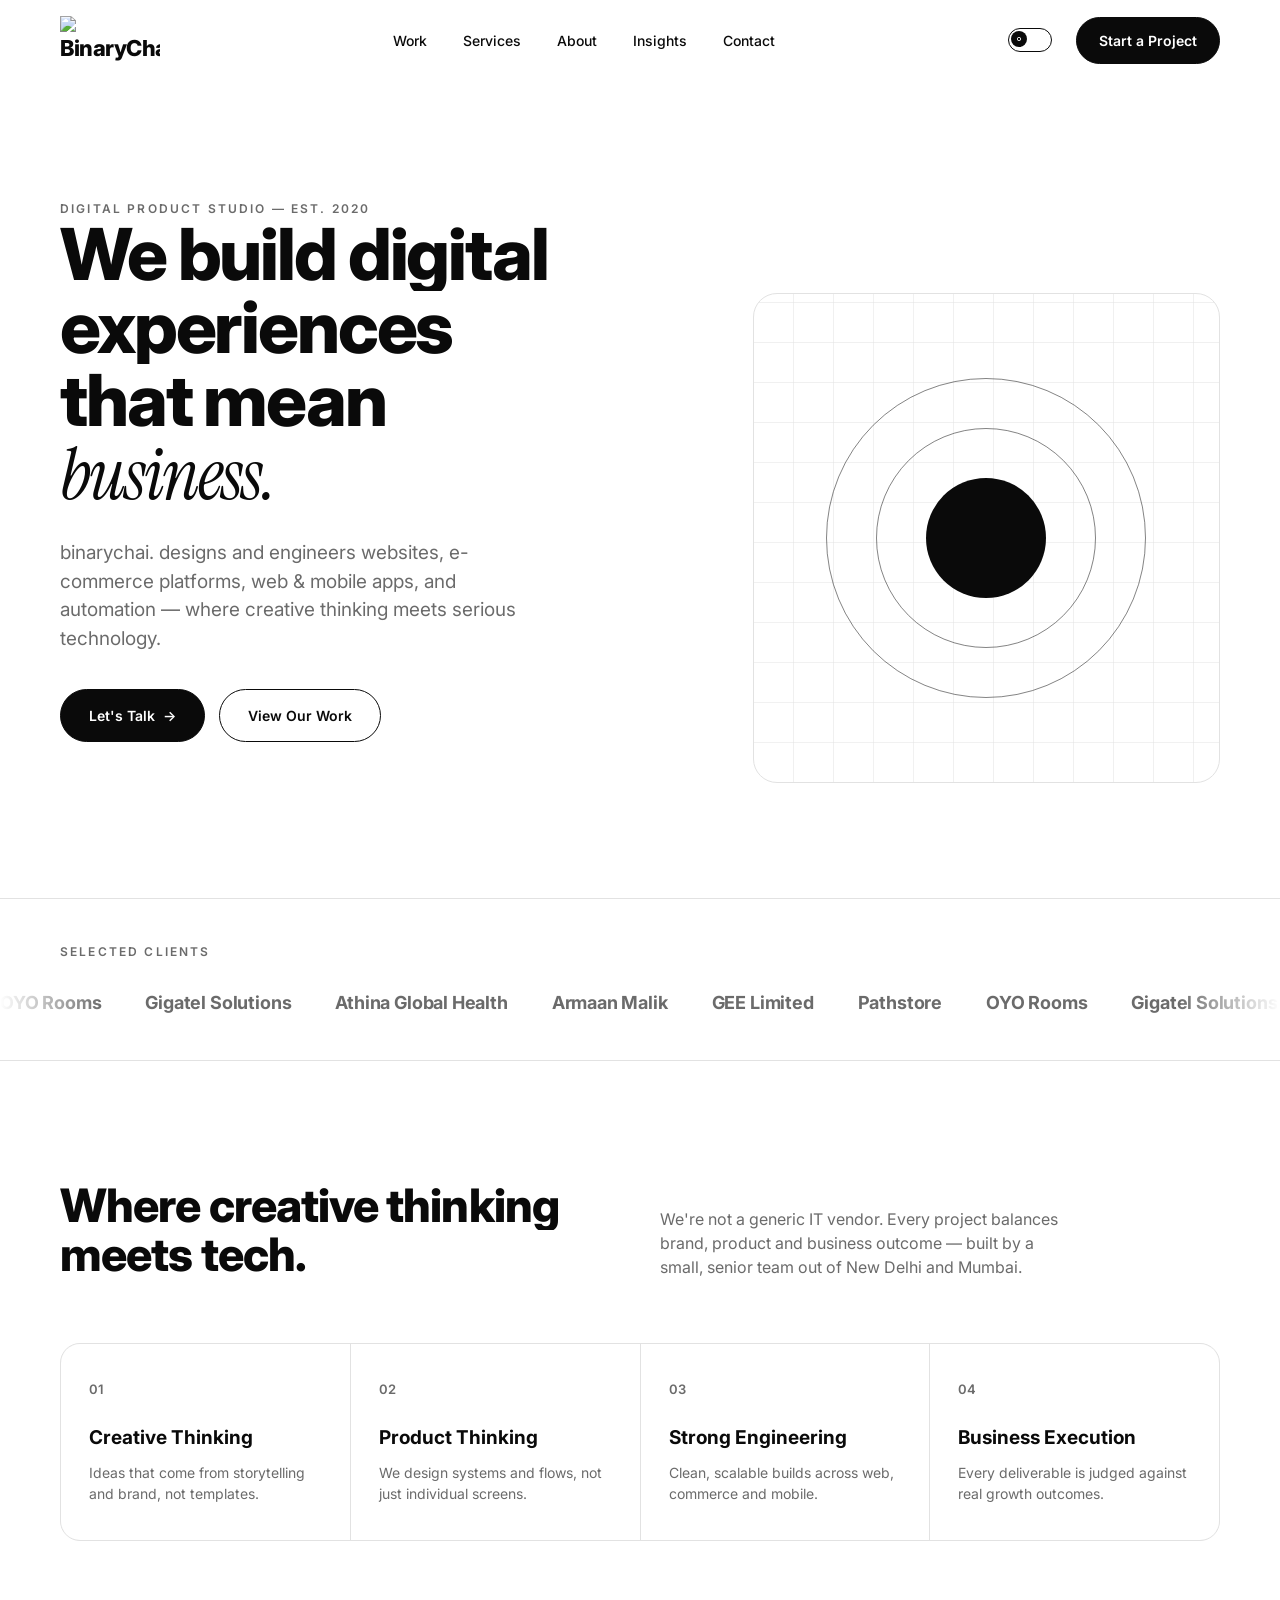
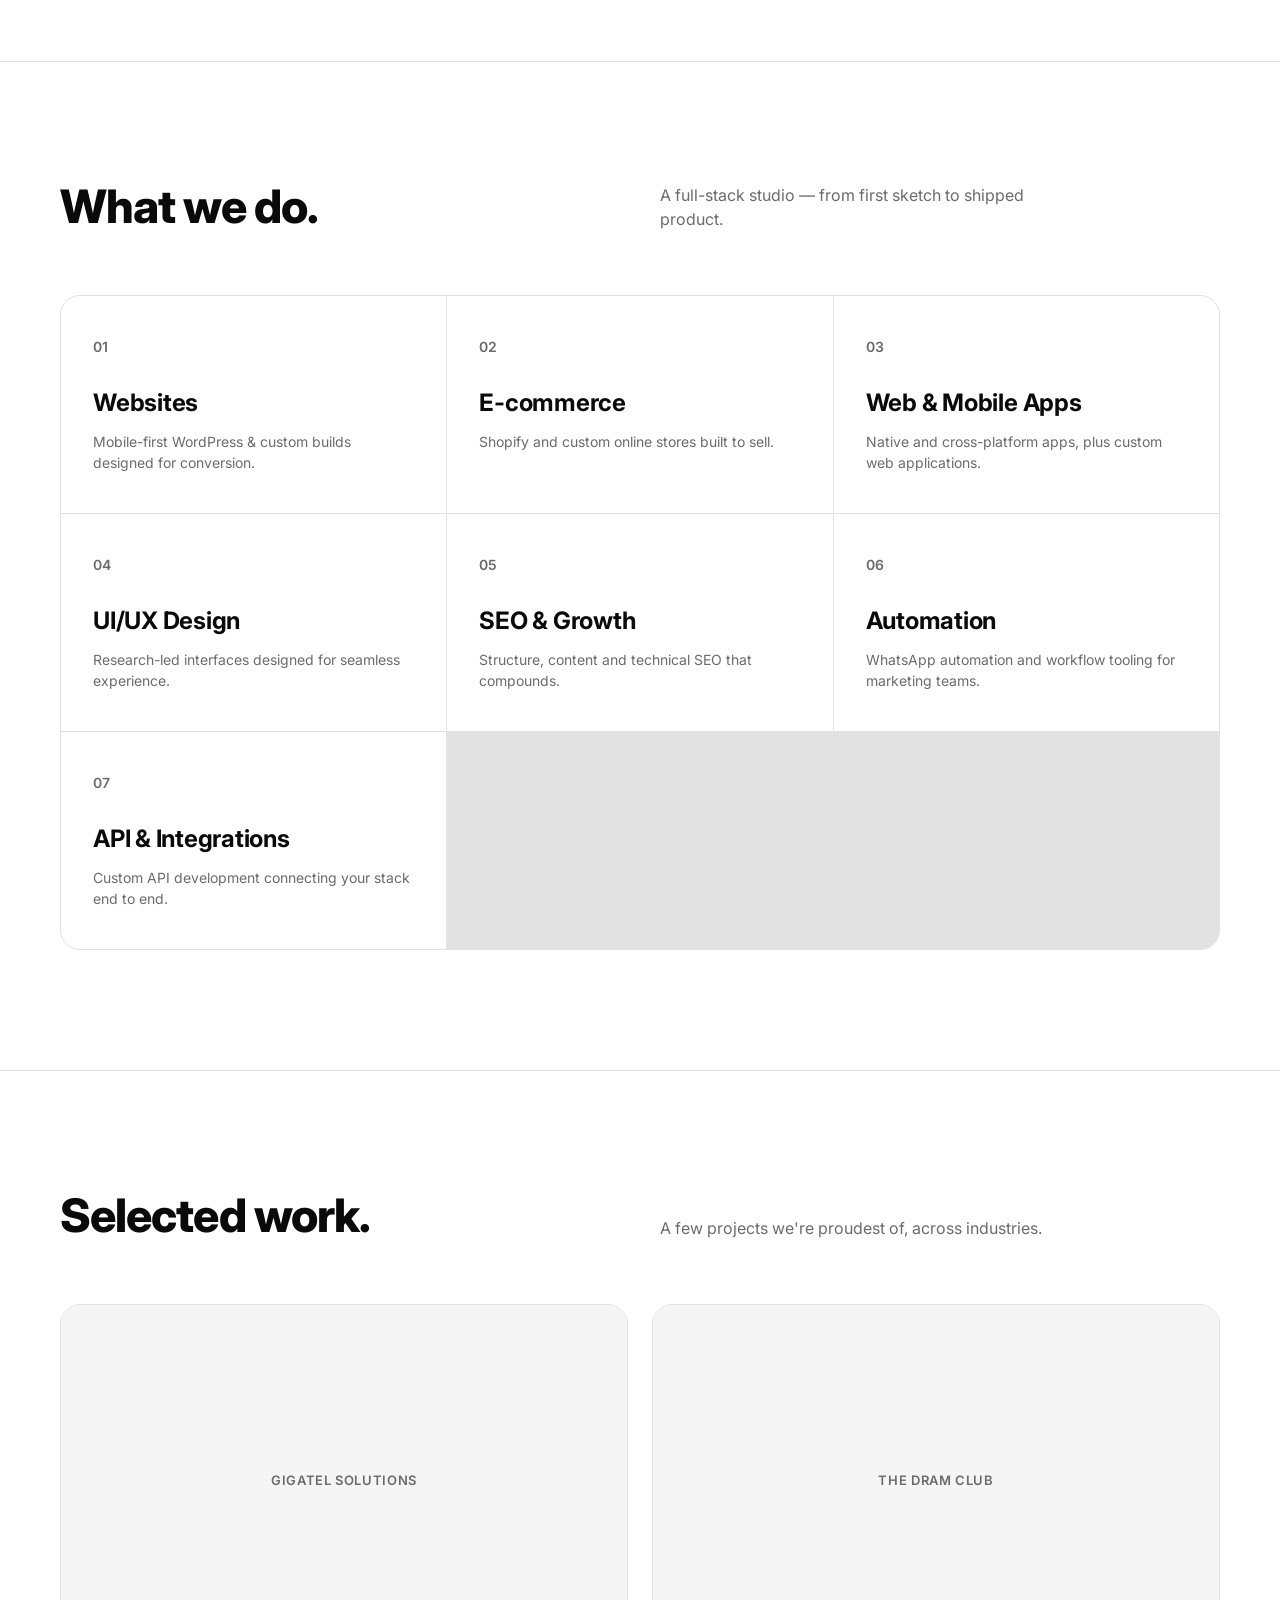
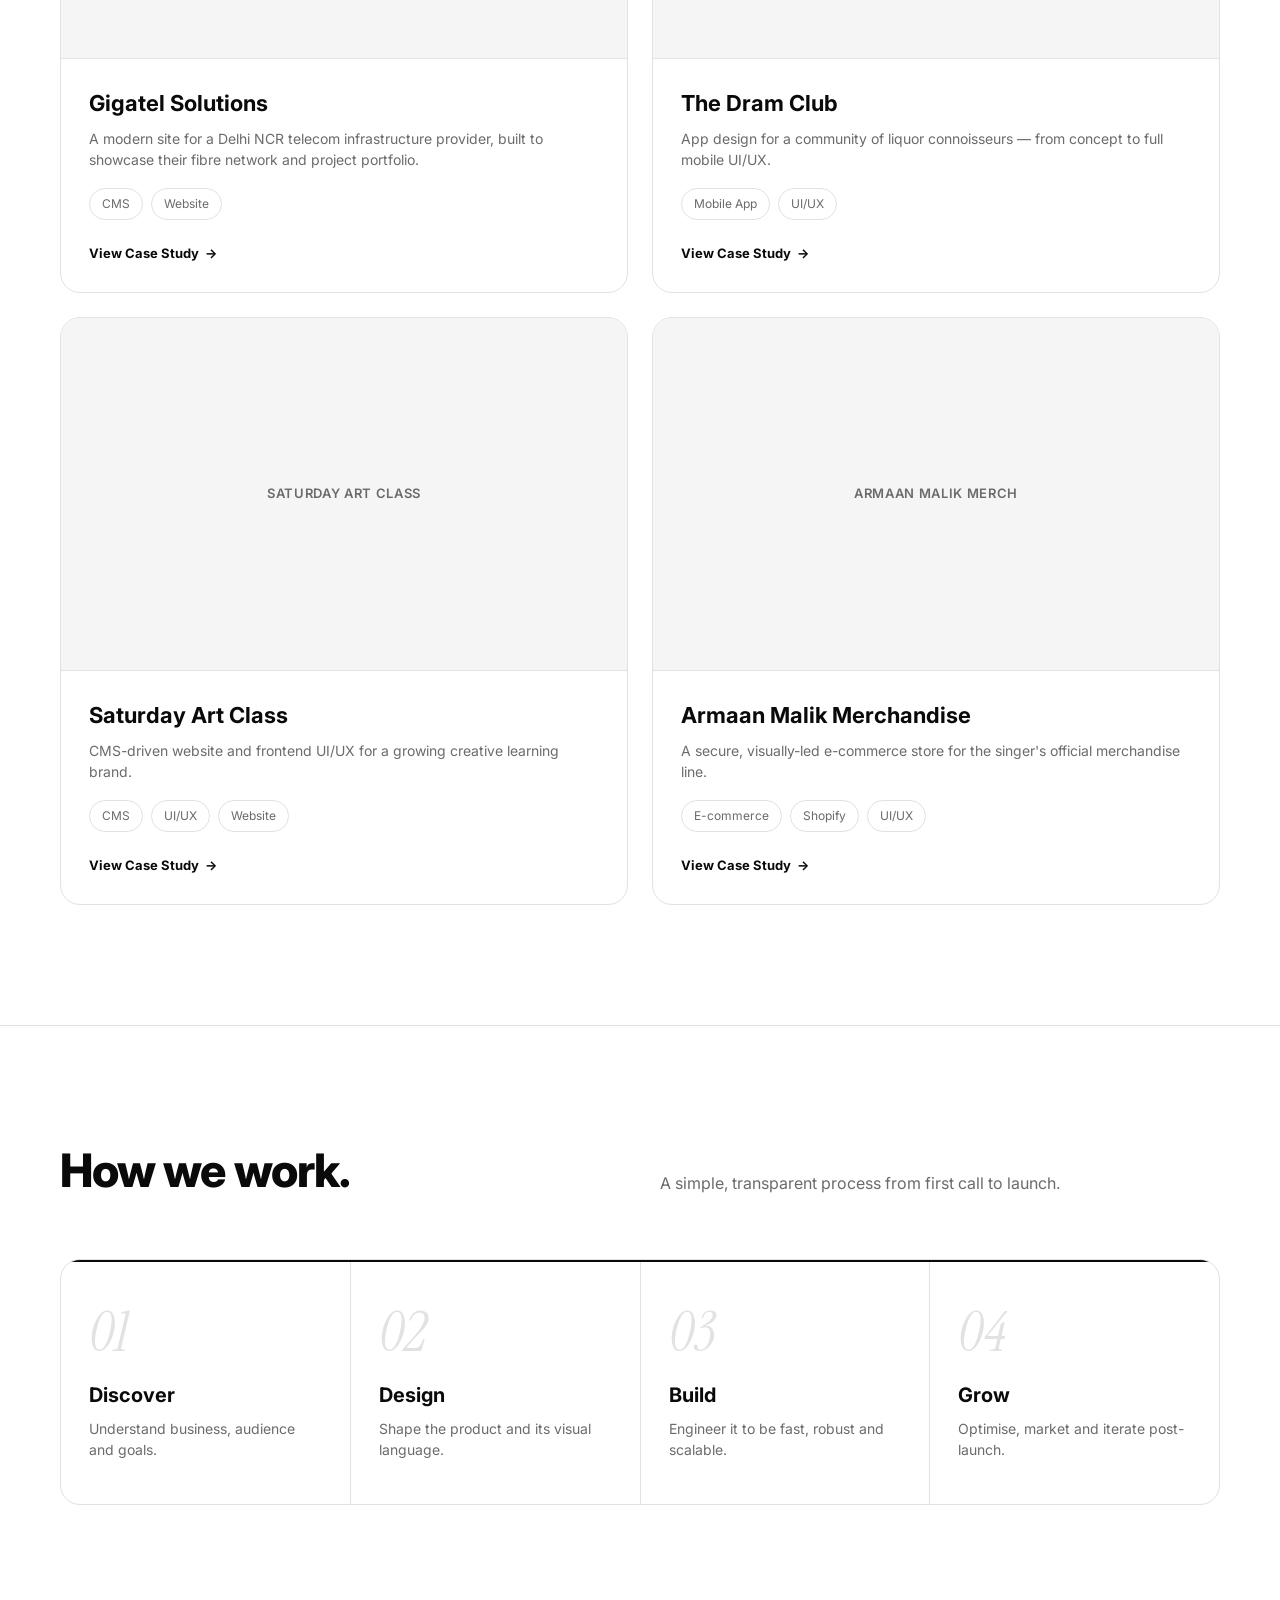
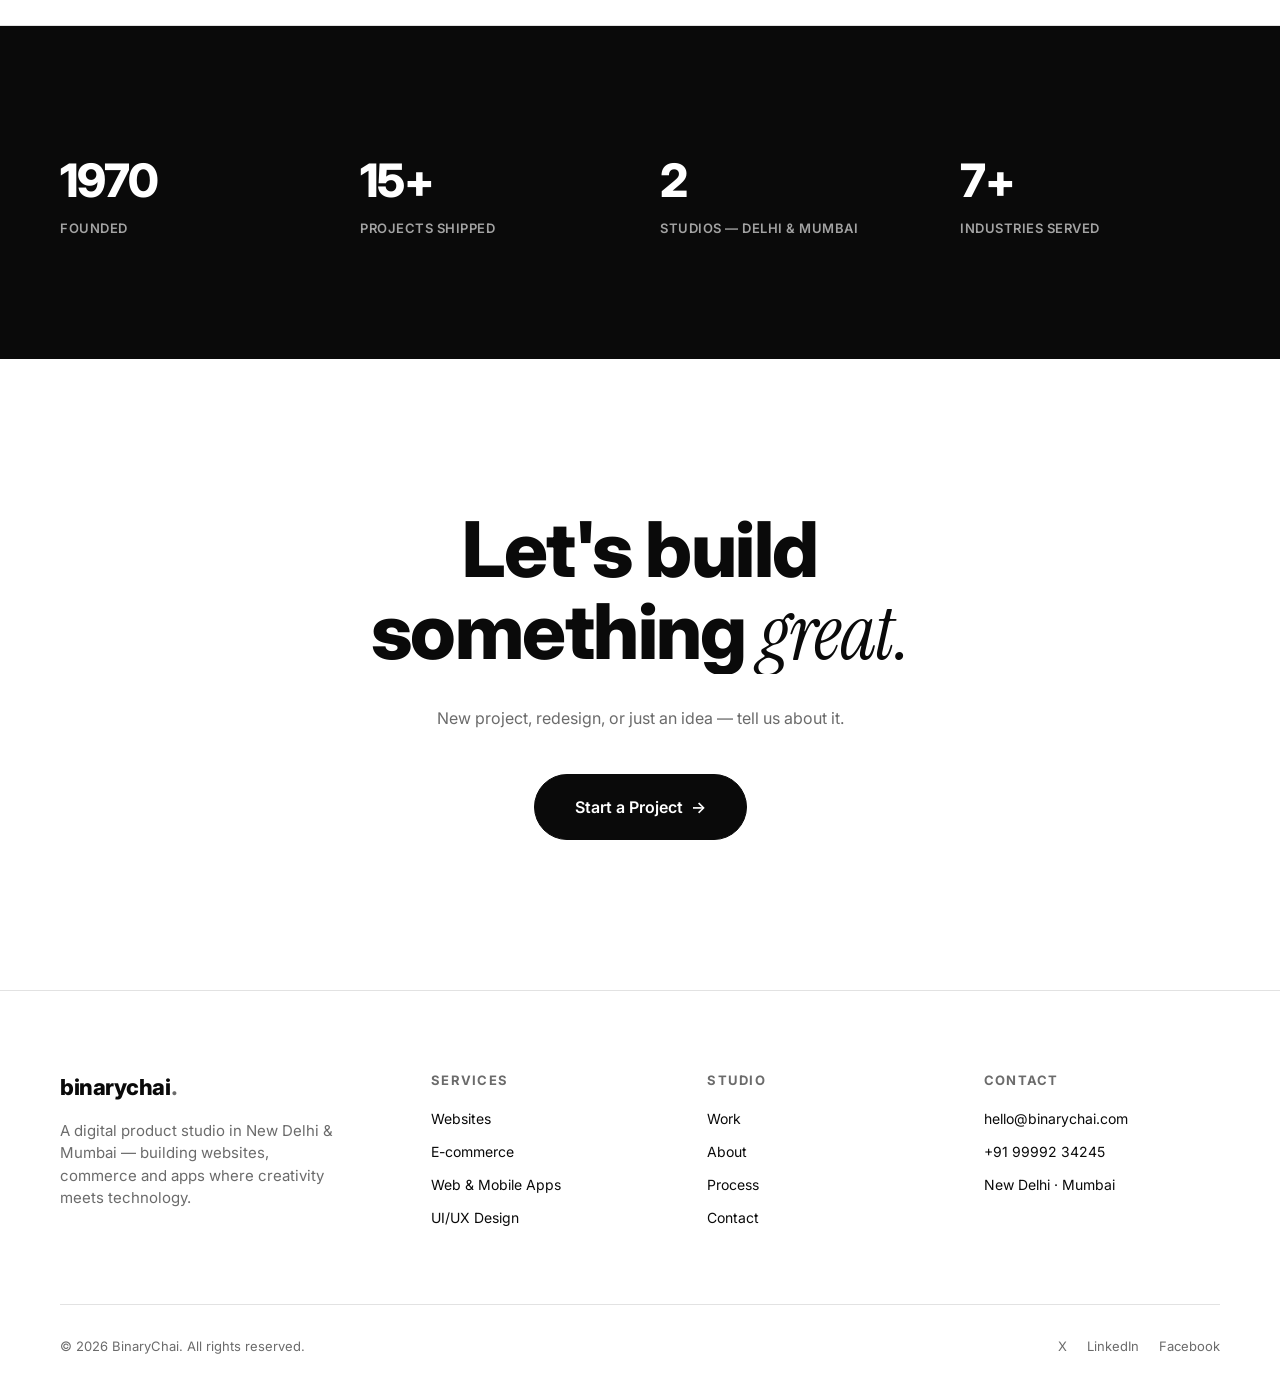
==== index.html @ a5eff0b2 "Add files via upload" ====
<!DOCTYPE html>
<html lang="en">
<head>
<meta charset="UTF-8">
<meta name="viewport" content="width=device-width, initial-scale=1">
<title>binarychai. — Digital Product Studio</title>
<meta name="description" content="binarychai. is a digital product studio in New Delhi & Mumbai building websites, e-commerce, web & mobile apps, and automation for growing brands.">
<meta name="theme-color" content="#0a0a0a">

<meta property="og:type" content="website">
<meta property="og:title" content="aabinarychai. — Digital Product Studio">
<meta property="og:description" content="We build digital experiences that mean business — websites, e-commerce, apps and automation.">
<meta property="og:url" content="https://binarychai.com/">
<meta property="og:image" content="/assets/og-image.jpg">
<meta name="twitter:card" content="summary_large_image">

<link rel="icon" href="/favicon.ico" sizes="any">
<link rel="canonical" href="https://binarychai.com/">

<link rel="preconnect" href="https://fonts.googleapis.com">
<link rel="preconnect" href="https://fonts.gstatic.com" crossorigin>
<link href="https://fonts.googleapis.com/css2?family=Inter:wght@400;500;600;700;800;900&family=Instrument+Serif:ital@0;1&display=swap" rel="stylesheet">
<link rel="stylesheet" href="./style.css">
<script>
  (function(){
    try{
      var t = localStorage.getItem('bc-theme') || 'light';
      document.documentElement.setAttribute('data-theme', t);
    }catch(e){}
  })();
</script>

<script type="application/ld+json">
{
  "@context": "https://schema.org",
  "@type": "Organization",
  "name": "BinaryChai",
  "url": "https://binarychai.com",
  "email": "hello@binarychai.com",
  "telephone": "+91-9999234245",
  "foundingDate": "2020",
  "address": [
    {"@type":"PostalAddress","addressLocality":"New Delhi","addressCountry":"IN"},
    {"@type":"PostalAddress","addressLocality":"Mumbai","addressCountry":"IN"}
  ],
  "sameAs": [
    "https://x.com/binarychai",
    "https://in.linkedin.com/company/binarychai",
    "https://www.facebook.com/binarychai/"
  ]
}
</script>
</head>
<body>

<a class="skip-link" href="#main">Skip to content</a>

<header class="site-header" id="siteHeader">
  <div class="wrap">
    <nav class="nav" aria-label="Primary">
      <!--<a class="logo" href="#top">binarychai<span>.</span></a>-->
      <a class="logo" href="#top">
    <img src="./assets/Binarychai logo.png" alt="BinaryChai">
</a>

      <ul class="nav-links">
        <li><a href="./work.html">Work</a></li>
        <li><a href="./services.html">Services</a></li>
        <li><a href="./about.html">About</a></li>
        <li><a href="./blog.html">Insights</a></li>
        <li><a href="./contact.html">Contact</a></li>
      </ul>

      <div class="nav-right">
        <button class="theme-toggle" aria-label="Toggle dark mode"><span class="knob"><svg viewBox="0 0 24 24" fill="none" stroke-width="2"><circle cx="12" cy="12" r="4"/></svg></span></button>
        <a class="btn btn-solid btn-sm" href="./contact.html">Start a Project</a>
        <button class="burger" id="burgerBtn" aria-label="Open menu" aria-expanded="false" aria-controls="mobileMenu">
          <span></span><span></span><span></span>
        </button>
      </div>
    </nav>
  </div>

  <div class="mobile-menu" id="mobileMenu" role="dialog" aria-modal="true" aria-label="Mobile navigation" hidden>
    <a href="./work.html">Work</a>
    <a href="./services.html">Services</a>
    <a href="./about.html">About</a>
    <a href="./blog.html">Insights</a>
    <a href="./contact.html">Contact</a>
    <a class="btn btn-solid" href="./contact.html">Start a Project</a>
  </div>
</header>

<main id="main">

  <!-- HERO -->
  <section class="hero" id="top" aria-label="Introduction">
    <div class="wrap hero-grid">
      <div class="reveal reveal-load">
        <p class="eyebrow">Digital Product Studio — Est. 2020</p>
        <h1>We build digital experiences that mean <em class="serif">business.</em></h1>
        <p class="lead">binarychai. designs and engineers websites, e-commerce platforms, web &amp; mobile apps, and automation — where creative thinking meets serious technology.</p>
        <div class="hero-ctas">
          <a class="btn btn-solid" href="./contact.html">Let's Talk <span aria-hidden="true">→</span></a>
          <a class="btn btn-ghost" href="./work.html">View Our Work</a>
        </div>
      </div>
      <div class="hero-visual" aria-hidden="true">
        <div class="ring r2"></div>
        <div class="ring r1"></div>
        <div class="core"><div class="dot"></div></div>
      </div>
    </div>
  </section>

  <!-- TRUST -->
  <section class="trust" aria-label="Selected clients">
    <div class="wrap trust-row">
      <p class="eyebrow">Selected Clients</p>
    </div>
    <div class="marquee" aria-hidden="false">
      <ul class="brands marquee-track">
        <li>OYO Rooms</li><li>Gigatel Solutions</li><li>Athina Global Health</li><li>Armaan Malik</li><li>GEE Limited</li><li>Pathstore</li>
      </ul>
      <ul class="brands marquee-track" aria-hidden="true">
        <li>OYO Rooms</li><li>Gigatel Solutions</li><li>Athina Global Health</li><li>Armaan Malik</li><li>GEE Limited</li><li>Pathstore</li>
      </ul>
    </div>
  </section>

  <!-- ABOUT -->
  <section id="about" aria-labelledby="about-heading">
    <div class="wrap">
      <div class="sec-head reveal">
        <h2 id="about-heading">Where creative thinking meets tech.</h2>
        <p>We're not a generic IT vendor. Every project balances brand, product and business outcome — built by a small, senior team out of New Delhi and Mumbai.</p>
      </div>
      <div class="about-grid">
        <div class="about-card reveal"><p class="num">01</p><h3>Creative Thinking</h3><p>Ideas that come from storytelling and brand, not templates.</p></div>
        <div class="about-card reveal"><p class="num">02</p><h3>Product Thinking</h3><p>We design systems and flows, not just individual screens.</p></div>
        <div class="about-card reveal"><p class="num">03</p><h3>Strong Engineering</h3><p>Clean, scalable builds across web, commerce and mobile.</p></div>
        <div class="about-card reveal"><p class="num">04</p><h3>Business Execution</h3><p>Every deliverable is judged against real growth outcomes.</p></div>
      </div>
    </div>
  </section>

  <!-- SERVICES -->
  <section id="services" aria-labelledby="services-heading">
    <div class="wrap">
      <div class="sec-head reveal">
        <h2 id="services-heading">What we do.</h2>
        <p>A full-stack studio — from first sketch to shipped product.</p>
      </div>
      <ul class="services-grid">
        <li class="svc reveal"><p class="svc-num">01</p><h3>Websites</h3><p>Mobile-first WordPress &amp; custom builds designed for conversion.</p></li>
        <li class="svc reveal"><p class="svc-num">02</p><h3>E-commerce</h3><p>Shopify and custom online stores built to sell.</p></li>
        <li class="svc reveal"><p class="svc-num">03</p><h3>Web &amp; Mobile Apps</h3><p>Native and cross-platform apps, plus custom web applications.</p></li>
        <li class="svc reveal"><p class="svc-num">04</p><h3>UI/UX Design</h3><p>Research-led interfaces designed for seamless experience.</p></li>
        <li class="svc reveal"><p class="svc-num">05</p><h3>SEO &amp; Growth</h3><p>Structure, content and technical SEO that compounds.</p></li>
        <li class="svc reveal"><p class="svc-num">06</p><h3>Automation</h3><p>WhatsApp automation and workflow tooling for marketing teams.</p></li>
        <li class="svc reveal"><p class="svc-num">07</p><h3>API &amp; Integrations</h3><p>Custom API development connecting your stack end to end.</p></li>
      </ul>
    </div>
  </section>

  <!-- WORK -->
  <section id="work" aria-labelledby="work-heading">
    <div class="wrap">
      <div class="sec-head reveal">
        <h2 id="work-heading">Selected work.</h2>
        <p>A few projects we're proudest of, across industries.</p>
      </div>
      <ul class="work-grid">
        <li class="case reveal tilt">
          <div class="case-visual"><span>GIGATEL SOLUTIONS</span></div>
          <div class="case-body">
            <h3>Gigatel Solutions</h3>
            <p>A modern site for a Delhi NCR telecom infrastructure provider, built to showcase their fibre network and project portfolio.</p>
            <ul class="tags"><li class="tag">CMS</li><li class="tag">Website</li></ul>
            <a class="case-link" href="https://binarychai.com/work/gigatel-solutions-website/">View Case Study <span aria-hidden="true">→</span></a>
          </div>
        </li>
        <li class="case reveal tilt">
          <div class="case-visual"><span>THE DRAM CLUB</span></div>
          <div class="case-body">
            <h3>The Dram Club</h3>
            <p>App design for a community of liquor connoisseurs — from concept to full mobile UI/UX.</p>
            <ul class="tags"><li class="tag">Mobile App</li><li class="tag">UI/UX</li></ul>
            <a class="case-link" href="https://binarychai.com/">View Case Study <span aria-hidden="true">→</span></a>
          </div>
        </li>
        <li class="case reveal tilt">
          <div class="case-visual"><span>SATURDAY ART CLASS</span></div>
          <div class="case-body">
            <h3>Saturday Art Class</h3>
            <p>CMS-driven website and frontend UI/UX for a growing creative learning brand.</p>
            <ul class="tags"><li class="tag">CMS</li><li class="tag">UI/UX</li><li class="tag">Website</li></ul>
            <a class="case-link" href="https://binarychai.com/">View Case Study <span aria-hidden="true">→</span></a>
          </div>
        </li>
        <li class="case reveal tilt">
          <div class="case-visual"><span>ARMAAN MALIK MERCH</span></div>
          <div class="case-body">
            <h3>Armaan Malik Merchandise</h3>
            <p>A secure, visually-led e-commerce store for the singer's official merchandise line.</p>
            <ul class="tags"><li class="tag">E-commerce</li><li class="tag">Shopify</li><li class="tag">UI/UX</li></ul>
            <a class="case-link" href="https://binarychai.com/work/armaan-malik-merchandise-website/">View Case Study <span aria-hidden="true">→</span></a>
          </div>
        </li>
      </ul>
    </div>
  </section>

  <!-- PROCESS -->
  <section id="insights" aria-labelledby="process-heading">
    <div class="wrap">
      <div class="sec-head reveal">
        <h2 id="process-heading">How we work.</h2>
        <p>A simple, transparent process from first call to launch.</p>
      </div>
      <ol class="process-row">
        <li class="step reveal"><p class="n" aria-hidden="true">01</p><h3>Discover</h3><p>Understand business, audience and goals.</p></li>
        <li class="step reveal"><p class="n" aria-hidden="true">02</p><h3>Design</h3><p>Shape the product and its visual language.</p></li>
        <li class="step reveal"><p class="n" aria-hidden="true">03</p><h3>Build</h3><p>Engineer it to be fast, robust and scalable.</p></li>
        <li class="step reveal"><p class="n" aria-hidden="true">04</p><h3>Grow</h3><p>Optimise, market and iterate post-launch.</p></li>
      </ol>
    </div>
  </section>

  <!-- STATS -->
  <section class="stats" aria-label="BinaryChai in numbers">
    <div class="wrap">
      <ul class="stats-grid">
        <li class="stat"><b data-count-to="2020">0</b><span>Founded</span></li>
        <li class="stat"><b data-count-to="15" data-suffix="+">0</b><span>Projects Shipped</span></li>
        <li class="stat"><b data-count-to="2">0</b><span>Studios — Delhi &amp; Mumbai</span></li>
        <li class="stat"><b data-count-to="7" data-suffix="+">0</b><span>Industries Served</span></li>
      </ul>
    </div>
  </section>

  <!-- FINAL CTA -->
  <section class="final" id="contact" aria-labelledby="final-heading">
    <div class="wrap">
      <h2 id="final-heading">Let's build something <em class="serif">great.</em></h2>
      <p class="final-sub">New project, redesign, or just an idea — tell us about it.</p>
      <a class="btn btn-solid" href="./contact.html">Start a Project <span aria-hidden="true">→</span></a>
    </div>
  </section>

</main>

<footer class="site-footer">
  <div class="wrap">
    <div class="foot-grid">
      <div>
        <a class="logo" href="#top">binarychai<span>.</span></a>
        <p class="foot-desc">A digital product studio in New Delhi &amp; Mumbai — building websites, commerce and apps where creativity meets technology.</p>
      </div>
      <nav class="foot-col" aria-label="Services">
        <h4>Services</h4>
        <a href="./services.html">Websites</a><a href="./services.html">E-commerce</a><a href="./services.html">Web &amp; Mobile Apps</a><a href="./services.html">UI/UX Design</a>
      </nav>
      <nav class="foot-col" aria-label="Studio">
        <h4>Studio</h4>
        <a href="./work.html">Work</a><a href="./about.html">About</a><a href="./blog.html">Process</a><a href="./contact.html">Contact</a>
      </nav>
      <div class="foot-col">
        <h4>Contact</h4>
        <a href="mailto:hello@binarychai.com">hello@binarychai.com</a>
        <a href="tel:+919999234245">+91 99992 34245</a>
        <p>New Delhi · Mumbai</p>
      </div>
    </div>
    <div class="foot-bottom">
      <span>© <span id="year">2026</span> BinaryChai. All rights reserved.</span>
      <div class="socials">
        <a href="https://x.com/binarychai" rel="noopener" target="_blank">X</a>
        <a href="https://in.linkedin.com/company/binarychai" rel="noopener" target="_blank">LinkedIn</a>
        <a href="https://www.facebook.com/binarychai/" rel="noopener" target="_blank">Facebook</a>
      </div>
    </div>
  </div>
</footer>

<script src="./main.js" defer></script>
</body>
</html>
---- style.css ----
/* =========================================================
   binarychai. — production stylesheet
   Design tokens → base → layout → components → responsive
   ========================================================= */

:root{
  --bg:#ffffff;
  --fg:#0a0a0a;
  --muted:#6b6b6b;
  --line:#e2e2e2;
  --surface:#f5f5f5;
  --focus-ring:#0a0a0a;
  --header-bg:rgba(255,255,255,.85);
  --shadow:rgba(0,0,0,.08);
  --radius-lg:20px;
  --radius-full:100px;
  --container:1240px;
  --space-1:8px; --space-2:16px; --space-3:24px; --space-4:32px; --space-5:40px; --space-6:64px;
}

/* Dark theme — same monochrome palette, inverted. Toggled via [data-theme] on <html>. */
:root[data-theme="dark"]{
  --bg:#0a0a0a;
  --fg:#f5f5f5;
  --muted:#9a9a9a;
  --line:#262626;
  --surface:#151515;
  --focus-ring:#f5f5f5;
  --header-bg:rgba(10,10,10,.85);
  --shadow:rgba(0,0,0,.4);
}
:root[data-theme="dark"] .stats{ background:var(--surface); }
:root[data-theme="dark"] .stat span{ color:var(--muted); }
:root[data-theme="dark"] .btn-solid{ background:var(--fg); color:var(--bg); }

body, .site-header, .btn, .case, .svc, .about-card{
  transition:background-color .4s ease, color .4s ease, border-color .4s ease;
}

*, *::before, *::after{ box-sizing:border-box; margin:0; padding:0; }

html{
  scroll-behavior:smooth;
  scroll-padding-top:90px;
}
@media (prefers-reduced-motion: reduce){
  html{ scroll-behavior:auto; }
  *, *::before, *::after{ animation-duration:0.001ms !important; animation-iteration-count:1 !important; transition-duration:0.001ms !important; }
}

body{
  background:var(--bg);
  color:var(--fg);
  font-family:'Inter', system-ui, -apple-system, sans-serif;
  line-height:1.5;
  -webkit-font-smoothing:antialiased;
}

::selection{ background:var(--fg); color:var(--bg); }
img{ max-width:100%; display:block; }
a{ color:inherit; text-decoration:none; }
ul, ol{ list-style:none; }
button{ font:inherit; background:none; border:0; cursor:pointer; }

a:focus-visible, button:focus-visible{
  outline:2px solid var(--focus-ring);
  outline-offset:3px;
  border-radius:4px;
}

.skip-link{
  position:absolute; left:-9999px; top:0; z-index:200;
  background:var(--fg); color:var(--bg); padding:12px 20px; border-radius:0 0 8px 0;
}
.skip-link:focus{ left:0; }

.wrap{ max-width:var(--container); margin:0 auto; padding:0 40px; }
.serif{ font-family:'Instrument Serif', serif; font-style:italic; font-weight:400; }
.eyebrow{ font-size:12px; letter-spacing:.18em; text-transform:uppercase; color:var(--muted); font-weight:600; }

/* ---------- Buttons ---------- */
.btn{
  position:relative; display:inline-flex; align-items:center; gap:8px;
  padding:15px 28px; border-radius:var(--radius-full);
  font-size:14px; font-weight:600; border:1px solid var(--fg);
  white-space:nowrap; overflow:hidden; isolation:isolate;
  transition:color .4s ease, transform .2s ease;
}
.btn:active{ transform:scale(.97); }
.btn::before{
  content:''; position:absolute; inset:0; z-index:-1;
  transition:transform .4s cubic-bezier(.65,0,.35,1);
}
.btn span{ transition:transform .25s cubic-bezier(.25,.7,.35,1); }
.btn:hover span{ transform:translateX(6px); }

.btn-sm{ padding:12px 22px; }
.btn-solid{ background:var(--fg); color:var(--bg); }
.btn-solid::before{ background:var(--bg); transform:translateY(101%); }
.btn-solid:hover{ color:var(--fg); }
.btn-solid:hover::before{ transform:translateY(0); }

.btn-ghost{ background:transparent; color:var(--fg); }
.btn-ghost::before{ background:var(--fg); transform:translateY(-101%); }
.btn-ghost:hover{ color:var(--bg); }
.btn-ghost:hover::before{ transform:translateY(0); }

/* ---------- Header / Nav ---------- */
.site-header{
  position:fixed; top:0; left:0; right:0; z-index:100;
  background:var(--header-bg); backdrop-filter:blur(10px);
  border-bottom:1px solid transparent;
  transition:border-color .3s ease, box-shadow .3s ease, background-color .4s ease;
}
.site-header.is-scrolled{
  border-bottom-color:var(--line);
  box-shadow:0 8px 24px var(--shadow);
}
.nav{ display:flex; align-items:center; justify-content:space-between; height:80px; transition:height .3s ease; }
.site-header.is-scrolled .nav{ height:68px; }
.logo{ font-size:22px; font-weight:800; letter-spacing:-.02em; }
.logo span{ color:var(--muted); }
.logo img {
  width: 100px;
  height: auto;
}

:root[data-theme="dark"] .logo img {
  filter: invert(1);
}
img {
  width: 100px;
  height: 100px;
}
.nav-links{ display:flex; gap:36px; font-size:14px; font-weight:500; }
.nav-links a{ position:relative; padding:4px 0; }
.nav-links a::after{
  content:''; position:absolute; left:0; bottom:0; width:0; height:1px;
  background:var(--fg); transition:width .25s ease;
}
.nav-links a:hover::after{ width:100%; }
.nav-right{ display:flex; align-items:center; gap:24px; }

.burger{ display:none; flex-direction:column; gap:5px; width:24px; }
.burger span{ width:24px; height:2px; background:var(--fg); transition:transform .2s ease, opacity .2s ease; }
.burger[aria-expanded="true"] span:nth-child(1){ transform:translateY(7px) rotate(45deg); }
.burger[aria-expanded="true"] span:nth-child(2){ opacity:0; }
.burger[aria-expanded="true"] span:nth-child(3){ transform:translateY(-7px) rotate(-45deg); }

.mobile-menu{
  position:fixed; inset:80px 0 0 0; background:var(--bg); z-index:99;
  padding:32px 24px; display:flex; flex-direction:column; gap:28px;
  font-size:22px; font-weight:600;
}
.mobile-menu[hidden]{ display:none; }

/* ---------- Hero ---------- */
.hero{ padding:200px 0 100px; border-bottom:1px solid var(--line); }
.hero-grid{ display:grid; grid-template-columns:1.15fr .85fr; gap:60px; align-items:end; }
h1{ font-size:clamp(40px,5.6vw,84px); font-weight:800; letter-spacing:-.03em; line-height:1.02; }
.hero p.lead{ font-size:19px; color:var(--muted); max-width:480px; margin:28px 0 36px; }
.hero-ctas{ display:flex; gap:14px; margin-bottom:56px; }

.hero-visual{
  aspect-ratio:1/1.05; border:1px solid var(--line); border-radius:24px;
  position:relative; overflow:hidden;
  background:
    repeating-linear-gradient(0deg, transparent, transparent 39px, var(--line) 40px),
    repeating-linear-gradient(90deg, transparent, transparent 39px, var(--line) 40px);
}
.hero-visual .core{ position:absolute; inset:0; display:flex; align-items:center; justify-content:center; }
.hero-visual .dot{ width:120px; height:120px; border-radius:50%; background:var(--fg); animation:pulse 4s ease-in-out infinite; }
@keyframes pulse{ 0%,100%{ transform:translate(var(--px,0px),var(--py,0px)) scale(1); } 50%{ transform:translate(var(--px,0px),var(--py,0px)) scale(1.15); } }
.hero-visual .ring{
  position:absolute; top:50%; left:50%; border:1px solid var(--fg); border-radius:50%; opacity:.5;
  animation:spin 18s linear infinite;
}
.r1{ width:220px; height:220px; margin:-110px 0 0 -110px; }
.r2{ width:320px; height:320px; margin:-160px 0 0 -160px; opacity:.25; animation-duration:28s; animation-direction:reverse; }
@keyframes spin{ from{ transform:translate(var(--px,0px),var(--py,0px)) rotate(0deg); } to{ transform:translate(var(--px,0px),var(--py,0px)) rotate(360deg); } }
@media (max-width:900px){ .hero-visual .dot, .hero-visual .ring{ --px:0px !important; --py:0px !important; } }

/* ---------- Trust ---------- */
.trust{ padding:44px 0; border-bottom:1px solid var(--line); }
.trust-row{ display:flex; align-items:center; gap:48px; flex-wrap:wrap; justify-content:space-between; }
.marquee{
  overflow:hidden; display:flex; margin-top:28px;
  -webkit-mask-image:linear-gradient(90deg, transparent, #000 8%, #000 92%, transparent);
  mask-image:linear-gradient(90deg, transparent, #000 8%, #000 92%, transparent);
}
.brands{ display:flex; gap:44px; flex-wrap:nowrap; font-weight:700; font-size:18px; letter-spacing:-.01em; color:var(--muted); }
.marquee-track{ flex-shrink:0; padding-right:44px; animation:marquee 22s linear infinite; }
.marquee:hover .marquee-track{ animation-play-state:paused; }
.brands li{ white-space:nowrap; transition:color .25s ease; }
.brands li:hover{ color:var(--fg); }
@keyframes marquee{ from{ transform:translateX(0); } to{ transform:translateX(-100%); } }
@media (prefers-reduced-motion: reduce){ .marquee-track{ animation:none; } .marquee{ overflow-x:auto; } }

/* ---------- Section heads ---------- */
section{ padding:120px 0; border-bottom:1px solid var(--line); }
.sec-head{ display:grid; grid-template-columns:1fr 1fr; gap:40px; margin-bottom:64px; align-items:end; }
h2{ font-size:clamp(30px,3.6vw,52px); font-weight:800; letter-spacing:-.02em; line-height:1.06; }
.sec-head p{ color:var(--muted); font-size:16px; max-width:420px; }

/* ---------- About ---------- */
.about-grid{
  display:grid; grid-template-columns:repeat(4,1fr); gap:1px;
  background:var(--line); border:1px solid var(--line); border-radius:var(--radius-lg); overflow:hidden;
}
.about-card{ background:var(--bg); padding:36px 28px; }
.about-card .num{ font-size:13px; color:var(--muted); font-weight:600; margin-bottom:24px; }
.about-card h3{ font-size:19px; font-weight:700; margin-bottom:10px; }
.about-card p{ font-size:14px; color:var(--muted); }

/* ---------- Services ---------- */
.services-grid{
  display:grid; grid-template-columns:repeat(3,1fr); gap:1px;
  background:var(--line); border:1px solid var(--line); border-radius:var(--radius-lg); overflow:hidden;
}
.svc{ background:var(--bg); padding:40px 32px; transition:background .25s ease, color .25s ease; }
.svc:hover{ background:var(--fg); color:var(--bg); }
.svc:hover .svc-num, .svc:hover p{ color:#bdbdbd; }
.svc-num{ font-size:13px; color:var(--muted); font-weight:600; }
.svc h3{ font-size:24px; font-weight:700; margin:28px 0 10px; letter-spacing:-.01em; }
.svc p{ font-size:14px; color:var(--muted); }

/* ---------- Work ---------- */
.work-grid{ display:grid; grid-template-columns:repeat(2,1fr); gap:24px; }
.case{ border:1px solid var(--line); border-radius:var(--radius-lg); overflow:hidden; transition:transform .3s ease, box-shadow .3s ease; }
.case:hover{ transform:translateY(-4px); box-shadow:0 24px 48px rgba(0,0,0,.08); }
.case-visual{
  aspect-ratio:16/10; background:var(--surface); display:flex; align-items:center; justify-content:center;
  border-bottom:1px solid var(--line);
}
.case-visual span{ font-size:13px; color:var(--muted); font-weight:600; letter-spacing:.05em; }
.case-body{ padding:28px; }
.case-body h3{ font-size:22px; font-weight:700; margin-bottom:8px; }
.case-body p{ font-size:14px; color:var(--muted); margin-bottom:18px; }
.tags{ display:flex; flex-wrap:wrap; gap:8px; margin-bottom:20px; }
.tag{ font-size:12px; padding:6px 12px; border:1px solid var(--line); border-radius:var(--radius-full); color:var(--muted); }
.case-link{ font-size:13px; font-weight:700; display:inline-flex; align-items:center; gap:6px; transition:gap .2s ease; }
.case-link:hover{ gap:10px; }

/* ---------- Process ---------- */
.process-row{
  display:grid; grid-template-columns:repeat(4,1fr); gap:1px;
  background:var(--line); border:1px solid var(--line); border-radius:var(--radius-lg); overflow:hidden;
  position:relative;
}
.process-row::before{
  content:''; position:absolute; top:0; left:0; right:0; height:2px; background:var(--fg);
  transform-origin:left center; transform:scaleX(0);
  transition:transform 1.1s cubic-bezier(.65,0,.35,1); z-index:1;
}
.process-row.is-visible::before{ transform:scaleX(1); }
@media (prefers-reduced-motion: reduce){ .process-row::before{ transition:none; transform:scaleX(1); } }
.step{ background:var(--bg); padding:44px 28px; }
.step .n, .step h3, .step p{
  opacity:0; transform:translateY(10px);
  transition:opacity .5s ease, transform .5s cubic-bezier(.25,.7,.35,1);
}
.step .n{ transition-delay:0ms; }
.step h3{ transition-delay:120ms; }
.step p{ transition-delay:220ms; }
.step.is-visible .n, .step.is-visible h3, .step.is-visible p{ opacity:1; transform:none; }
@media (prefers-reduced-motion: reduce){
  .step .n, .step h3, .step p{ opacity:1; transform:none; transition:none; }
}
.step .n{ font-family:'Instrument Serif', serif; font-style:italic; font-size:56px; color:var(--line); line-height:1; }
.step h3{ font-size:20px; font-weight:700; margin:20px 0 8px; }
.step p{ font-size:14px; color:var(--muted); }

/* ---------- Stats ---------- */
.stats{ background:var(--fg); color:var(--bg); border-bottom:none; }
.stats-grid{ display:grid; grid-template-columns:repeat(4,1fr); gap:40px; }
.stat b{ display:block; font-size:clamp(32px,3.6vw,52px); font-weight:800; letter-spacing:-.02em; }
.stat span{ font-size:13px; color:#a3a3a3; letter-spacing:.04em; text-transform:uppercase; font-weight:600; }

/* ---------- Final CTA ---------- */
.final{ padding:150px 0; text-align:center; border-bottom:1px solid var(--line); }
.final h2{ font-size:clamp(38px,6vw,88px); max-width:900px; margin:0 auto 32px; }
.final .btn{ padding:20px 40px; font-size:16px; }
.final-sub{ color:var(--muted); margin-bottom:44px; font-size:16px; }

/* ---------- Footer ---------- */
.site-footer{ padding:80px 0 40px; }
.foot-grid{ display:grid; grid-template-columns:1.4fr repeat(3,1fr); gap:40px; margin-bottom:64px; }
.foot-col h4{ font-size:13px; text-transform:uppercase; letter-spacing:.1em; color:var(--muted); margin-bottom:18px; font-weight:700; }
.foot-col{ display:flex; flex-direction:column; }
.foot-col a, .foot-col p{ font-size:14px; margin-bottom:12px; color:var(--fg); }
.foot-col a:hover{ color:var(--muted); }
.foot-desc{ color:var(--muted); font-size:15px; max-width:280px; margin-top:16px; }
.foot-bottom{
  display:flex; justify-content:space-between; align-items:center; padding-top:32px;
  border-top:1px solid var(--line); font-size:13px; color:var(--muted); flex-wrap:wrap; gap:16px;
}
.socials{ display:flex; gap:20px; }

/* ---------- Theme toggle ---------- */
.theme-toggle{
  position:relative; width:44px; height:24px; border-radius:var(--radius-full);
  border:1px solid var(--fg); background:transparent; flex-shrink:0;
}
.theme-toggle .knob{
  position:absolute; top:2px; left:2px; width:16px; height:16px; border-radius:50%;
  background:var(--fg); transition:transform .3s cubic-bezier(.65,0,.35,1);
  display:flex; align-items:center; justify-content:center;
}
:root[data-theme="dark"] .theme-toggle .knob{ transform:translateX(20px); }
.theme-toggle svg{ width:10px; height:10px; stroke:var(--bg); }

/* ---------- Page hero (interior pages) ---------- */
.page-hero{ padding:170px 0 80px; border-bottom:1px solid var(--line); }
.page-hero h1{ font-size:clamp(36px,5vw,64px); }
.page-hero p{ color:var(--muted); font-size:17px; max-width:560px; margin-top:20px; }

/* ---------- Work filter bar ---------- */
.filter-bar{ display:flex; flex-wrap:wrap; gap:10px; margin-bottom:48px; }
.filter-btn{
  padding:10px 20px; border:1px solid var(--line); border-radius:var(--radius-full);
  font-size:13px; font-weight:600; color:var(--muted); transition:all .25s ease;
}
.filter-btn:hover{ border-color:var(--fg); color:var(--fg); }
.filter-btn.active{ background:var(--fg); color:var(--bg); border-color:var(--fg); }
#work-grid{ display:grid; grid-template-columns:repeat(2,1fr); gap:24px; }

/* ---------- Services page ---------- */
.svc-category{ border-bottom:1px solid var(--line); padding:48px 0; display:grid; grid-template-columns:280px 1fr; gap:40px; }
.svc-category:first-child{ padding-top:0; }
.svc-category:last-child{ border-bottom:none; }
.svc-category h2{ font-size:28px; }
.svc-list{ display:grid; gap:24px; }
.svc-item{ padding-bottom:20px; border-bottom:1px solid var(--line); }
.svc-item:last-child{ border-bottom:none; padding-bottom:0; }
.svc-item h3{ font-size:18px; font-weight:700; margin-bottom:6px; }
.svc-item p{ font-size:14px; color:var(--muted); }

/* ---------- Blog ---------- */
#blog-grid{ display:grid; grid-template-columns:repeat(2,1fr); gap:24px; }
.blog-card{ border:1px solid var(--line); border-radius:var(--radius-lg); padding:32px; transition:transform .3s ease, box-shadow .3s ease; }
.blog-card:hover{ transform:translateY(-4px); box-shadow:0 24px 48px var(--shadow); }
.blog-card h3{ font-size:20px; margin:12px 0 10px; }
.blog-card p{ font-size:14px; color:var(--muted); margin-bottom:16px; }
.blog-empty{ color:var(--muted); font-size:15px; border:1px dashed var(--line); border-radius:var(--radius-lg); padding:40px; text-align:center; }

/* ---------- Contact ---------- */
.contact-grid{ display:grid; grid-template-columns:1fr 1fr; gap:60px; }
.contact-info dt{ font-size:12px; text-transform:uppercase; letter-spacing:.1em; color:var(--muted); margin-top:24px; }
.contact-info dt:first-child{ margin-top:0; }
.contact-info dd{ font-size:18px; font-weight:600; margin-top:6px; }
.field{ margin-bottom:20px; }
.field label{ display:block; font-size:13px; font-weight:600; margin-bottom:8px; }
.field input, .field textarea{
  width:100%; padding:14px 16px; border:1px solid var(--line); border-radius:12px;
  background:var(--bg); color:var(--fg); font:inherit; transition:border-color .2s ease;
}
.field input:focus, .field textarea:focus{ outline:none; border-color:var(--fg); }
.field textarea{ resize:vertical; min-height:120px; }

/* ---------- Scroll reveal ---------- */
.reveal{
  opacity:0; transform:translateY(28px);
  transition:opacity .7s cubic-bezier(.25,.7,.35,1), transform .7s cubic-bezier(.25,.7,.35,1);
}
.reveal.is-visible{ opacity:1; transform:none; }
.reveal-load{ transition-delay:.1s; }

/* Cards get a slightly heavier treatment: fade + rise + a hair of scale */
.about-grid .reveal, .services-grid .reveal, .work-grid .reveal{
  transform:translateY(28px) scale(.97);
  transition:opacity .6s cubic-bezier(.25,.7,.35,1), transform .6s cubic-bezier(.25,.7,.35,1);
}
.about-grid .reveal.is-visible, .services-grid .reveal.is-visible, .work-grid .reveal.is-visible{
  transform:none;
}

/* stagger: JS sets --i on siblings inside a revealed group */
.about-grid .reveal, .services-grid .reveal, .work-grid .reveal, .process-row .reveal{
  transition-delay:calc(var(--i, 0) * 80ms);
}

@media (prefers-reduced-motion: reduce){
  .reveal{ opacity:1; transform:none; transition:none; }
}

/* ---------- Tilt cards (work) ---------- */
.tilt{
  transform-style:preserve-3d;
  transition:transform .3s ease, box-shadow .3s ease;
}
.tilt:hover{ box-shadow:0 24px 48px rgba(0,0,0,.1); }
@media (hover:none){ .tilt{ transform:none !important; } }

/* Existing service cards: add a subtle lift + zoom on hover, on top of existing invert */
.svc{ transition:background .25s ease, color .25s ease, transform .3s ease, box-shadow .3s ease; }
.svc:hover{ transform:translateY(-4px); box-shadow:0 20px 40px rgba(0,0,0,.06); }

/* Existing case-visual box: gentle zoom on hover, same footprint (overflow already clipped by .case) */
.case-visual{ overflow:hidden; position:relative; }
.case-visual span{ display:inline-block; transition:transform .5s cubic-bezier(.25,.7,.35,1); }
.case:hover .case-visual span{ transform:scale(1.03); }

/* On-enter: visual settles from a slight zoom, body fades up a beat after */
.case-visual{ transform:scale(1.08); transition:transform .9s cubic-bezier(.25,.7,.35,1); }
.case.is-visible .case-visual{ transform:scale(1); }
.case-body{ opacity:0; transform:translateY(14px); transition:opacity .6s ease .18s, transform .6s cubic-bezier(.25,.7,.35,1) .18s; }
.case.is-visible .case-body{ opacity:1; transform:none; }
@media (prefers-reduced-motion: reduce){
  .case-visual, .case-body{ transition:none; transform:none; opacity:1; }
}

/* Subtle monochrome overlay on hover — same palette, no new colors */
.case-visual::after{
  content:''; position:absolute; inset:0; background:var(--fg); opacity:0;
  transition:opacity .35s ease; pointer-events:none;
}
:root[data-theme="dark"] .case-visual::after{ background:var(--bg); }
.case:hover .case-visual::after{ opacity:.06; }
.case-link span{ transition:transform .25s ease; }
.case-link:hover span{ transform:translateX(6px); }

/* Existing mobile menu: fade + slide instead of an instant show/hide */
.mobile-menu{
  opacity:0; transform:translateY(-8px);
  transition:opacity .25s ease, transform .25s ease;
}
.mobile-menu:not([hidden]){ opacity:1; transform:none; }
@media (prefers-reduced-motion: reduce){ .mobile-menu{ transition:none; } }

/* ---------- Text-split reveal (headline lines) ----------
   JS wraps existing heading text in .split-line spans at runtime;
   textContent is untouched, only inline wrapping for stagger timing. */
.split-line{ display:block; overflow:hidden; }
.split-line > span{
  display:inline-block; transform:translateY(110%); opacity:0;
  transition:transform .7s cubic-bezier(.25,.7,.35,1), opacity .7s ease;
  transition-delay:calc(var(--line, 0) * 90ms);
}
.split-line.is-visible > span{ transform:translateY(0); opacity:1; }
@media (prefers-reduced-motion: reduce){
  .split-line > span{ transform:none; opacity:1; transition:none; }
}

/* ---------- Custom cursor (desktop only, added purely as an overlay) ---------- */
.bc-cursor{
  position:fixed; top:0; left:0; width:10px; height:10px; border-radius:50%;
  background:var(--fg); pointer-events:none; z-index:999; opacity:0;
  transform:translate(-50%,-50%); transition:opacity .2s ease, width .25s ease, height .25s ease, background .25s ease;
  mix-blend-mode:difference;
}
.bc-cursor.is-active{ opacity:1; }
.bc-cursor.is-hover{ width:56px; height:56px; }
.bc-cursor .label{
  position:absolute; inset:0; display:flex; align-items:center; justify-content:center;
  font-size:10px; font-weight:700; letter-spacing:.05em; color:var(--bg); opacity:0; transition:opacity .2s ease;
  white-space:nowrap;
}
.bc-cursor.is-hover .label{ opacity:1; }
@media (hover:none), (pointer:coarse){ .bc-cursor{ display:none !important; } }

/* =========================================================
   Responsive — tablet (≤900px) and mobile (≤480px)
   ========================================================= */
@media (max-width:900px){
  .wrap{ padding:0 24px; }
  .nav-links{ display:none; }
  .burger{ display:flex; }
  .hero{ padding:150px 0 70px; }
  .hero-grid{ grid-template-columns:1fr; gap:40px; }
  .hero-visual{ aspect-ratio:16/10; }
  .sec-head{ grid-template-columns:1fr; }
  .about-grid{ grid-template-columns:repeat(2,1fr); }
  .services-grid{ grid-template-columns:repeat(2,1fr); }
  .work-grid{ grid-template-columns:1fr; }
  .process-row{ grid-template-columns:repeat(2,1fr); }
  .stats-grid{ grid-template-columns:repeat(2,1fr); gap:32px; }
  .foot-grid{ grid-template-columns:1fr 1fr; gap:32px; }
  section{ padding:80px 0; }
  .hero-ctas .btn{ padding:14px 22px; font-size:13px; }
}

@media (max-width:900px){
  #work-grid, #blog-grid{ grid-template-columns:1fr; }
  .svc-category{ grid-template-columns:1fr; gap:16px; }
  .contact-grid{ grid-template-columns:1fr; gap:48px; }
  .page-hero{ padding:130px 0 60px; }
}

@media (max-width:480px){
  .about-grid, .services-grid, .process-row{ grid-template-columns:1fr; }
  .stats-grid{ grid-template-columns:1fr 1fr; }
  .foot-grid{ grid-template-columns:1fr; }
  .trust-row{ flex-direction:column; align-items:flex-start; gap:20px; }
  .brands{ gap:28px; font-size:15px; }
  .hero-ctas{ flex-direction:column; }
  .final{ padding:100px 0; }
}
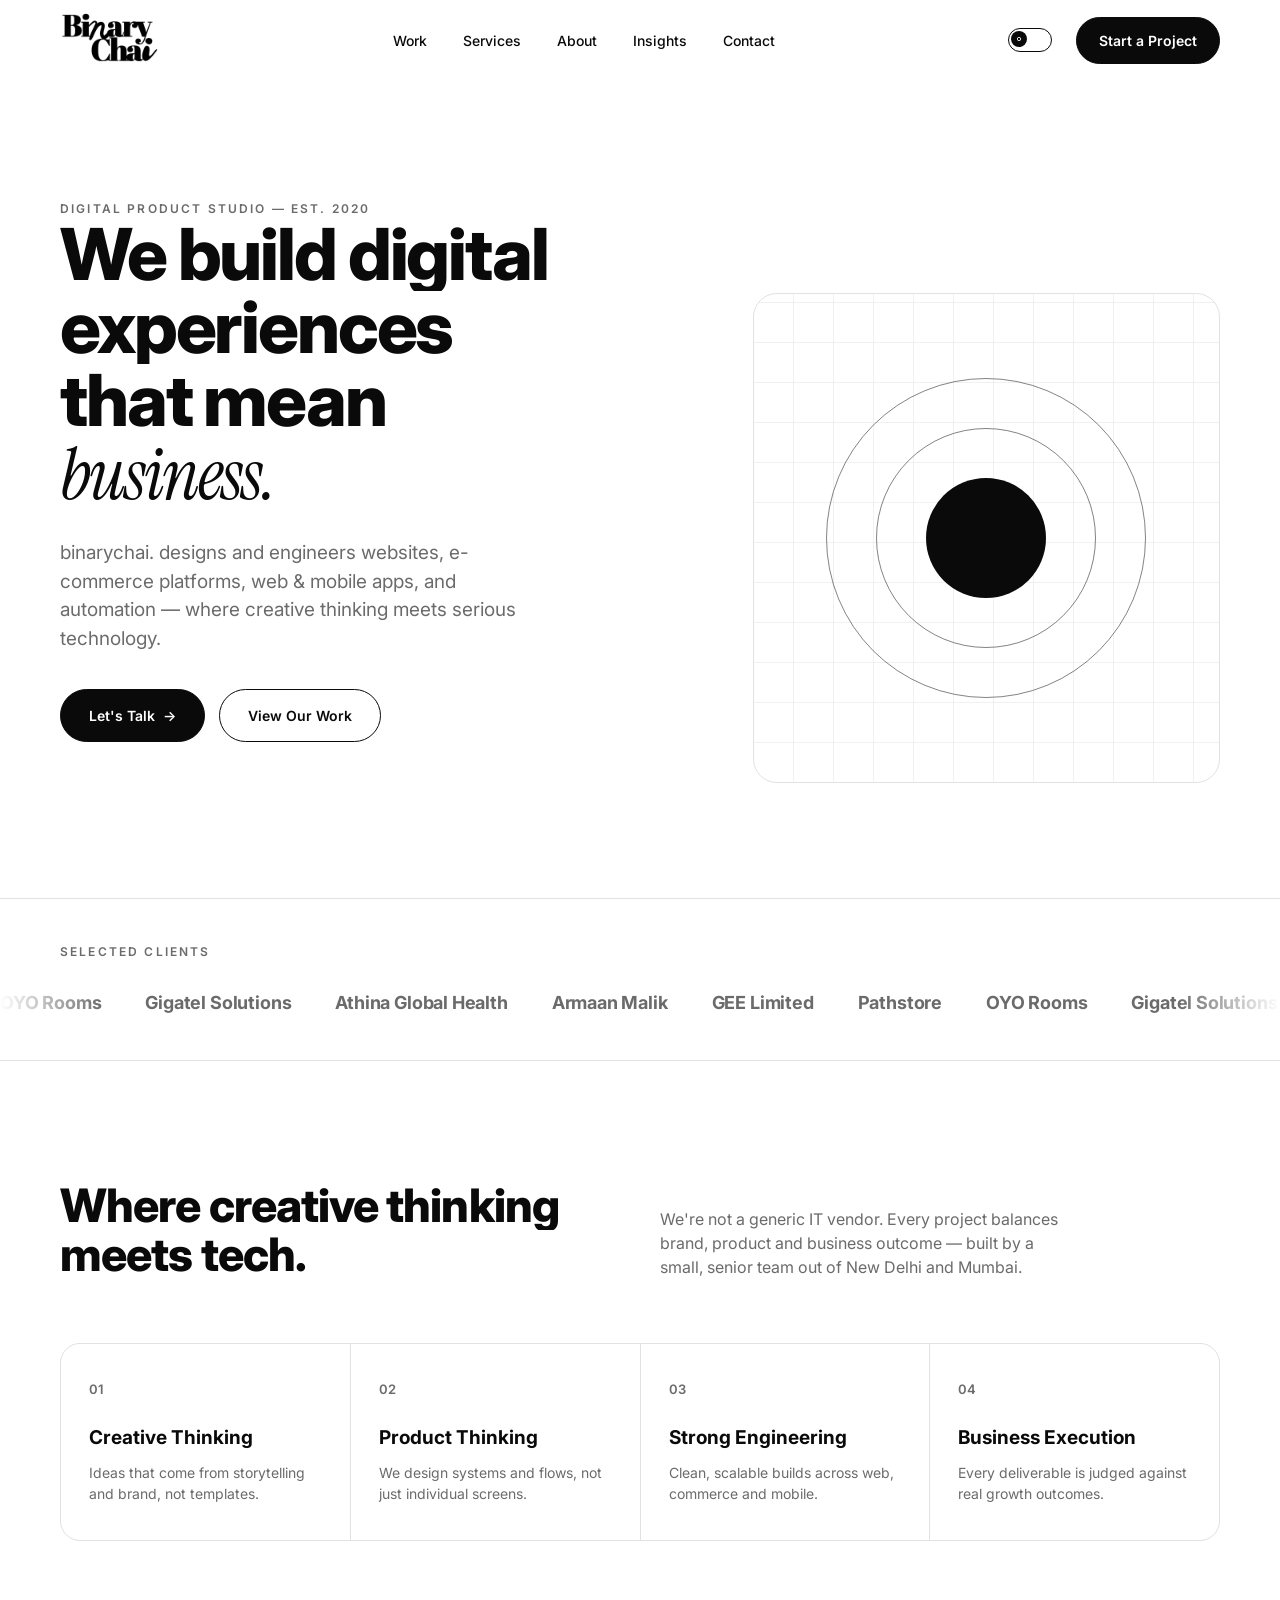
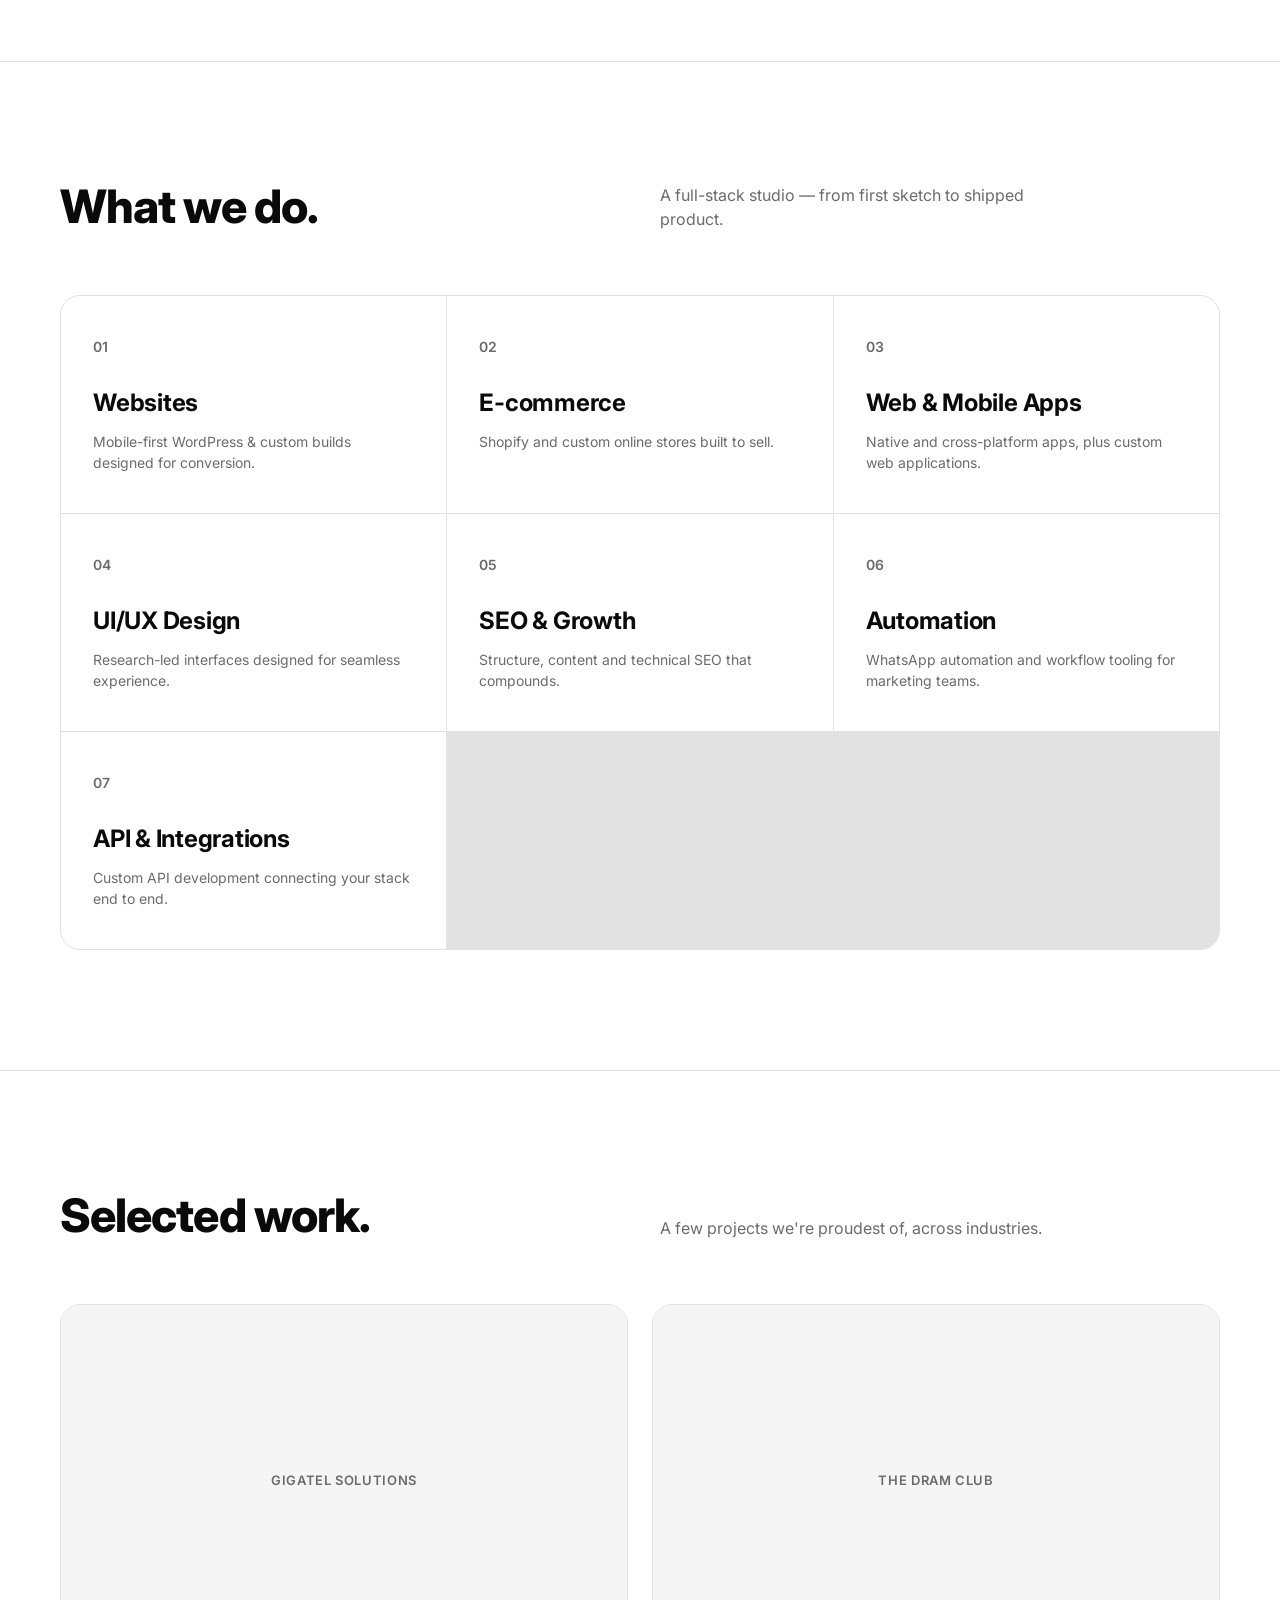
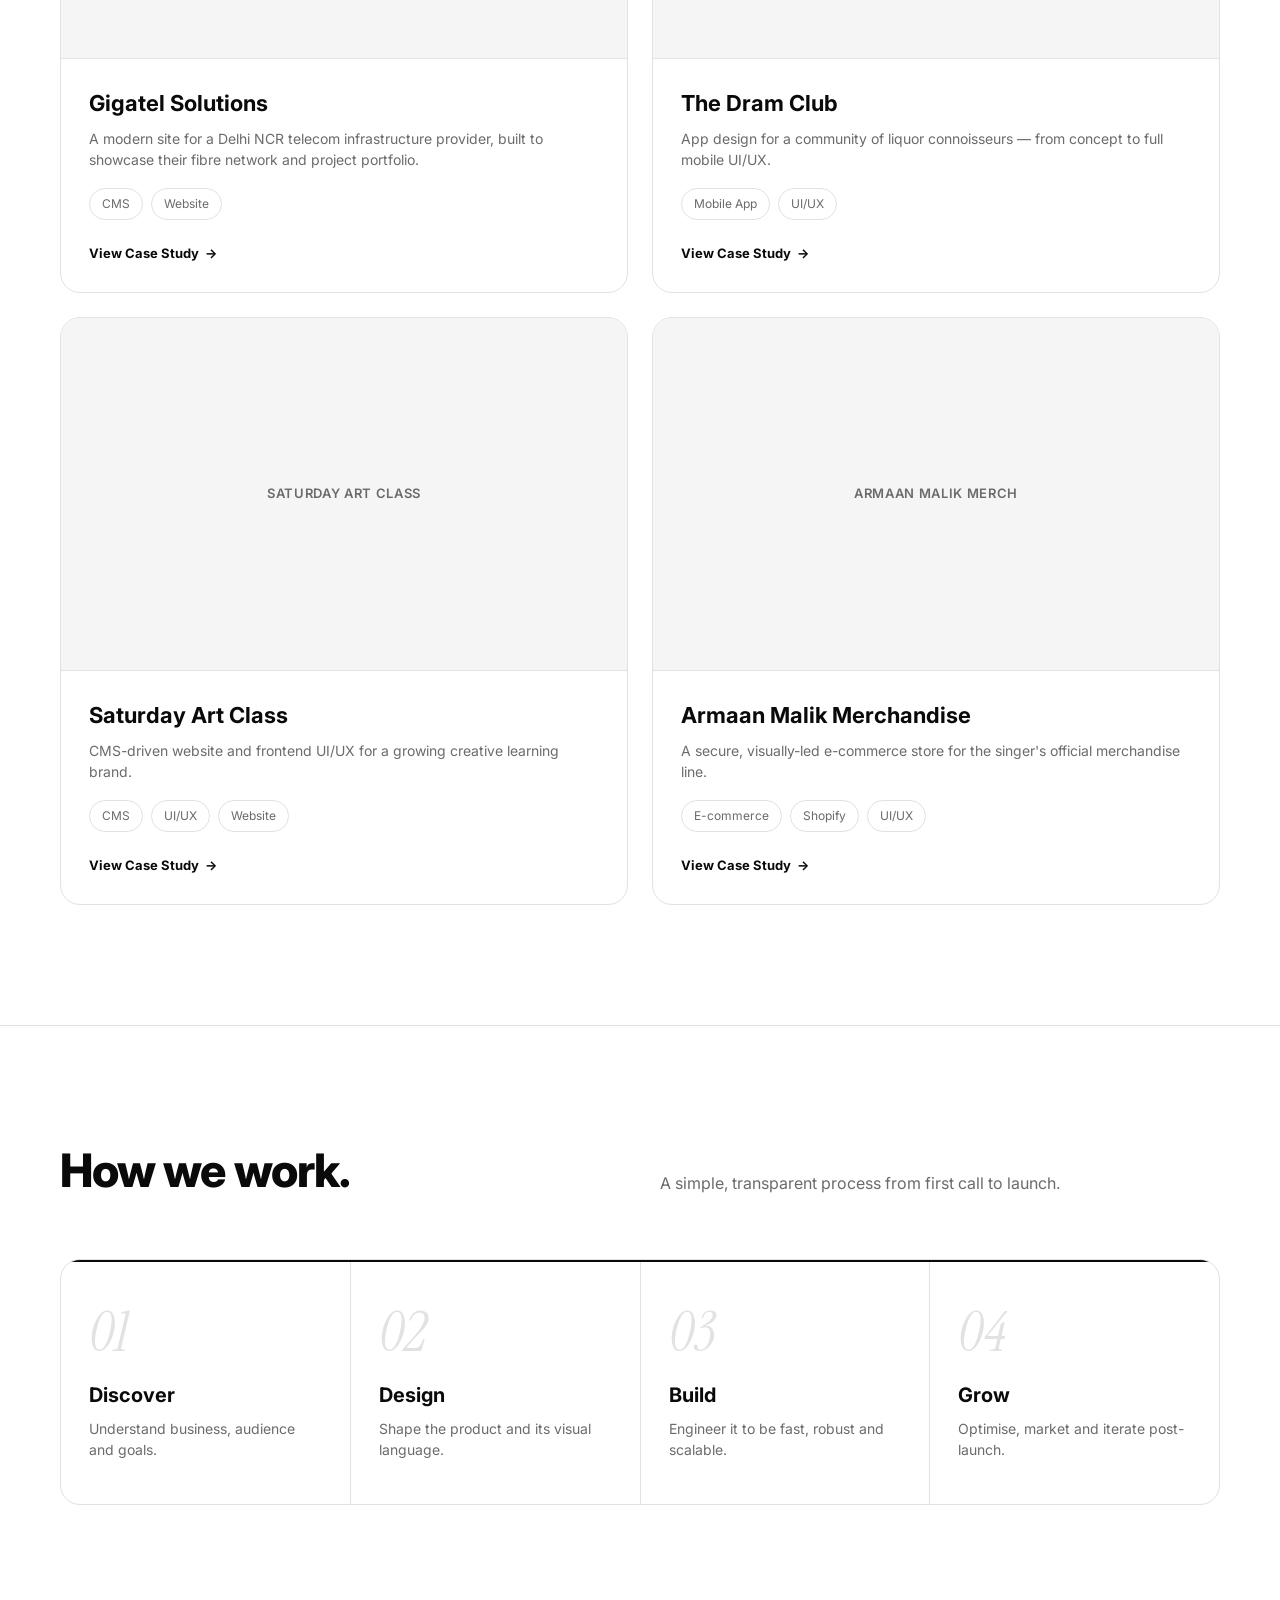
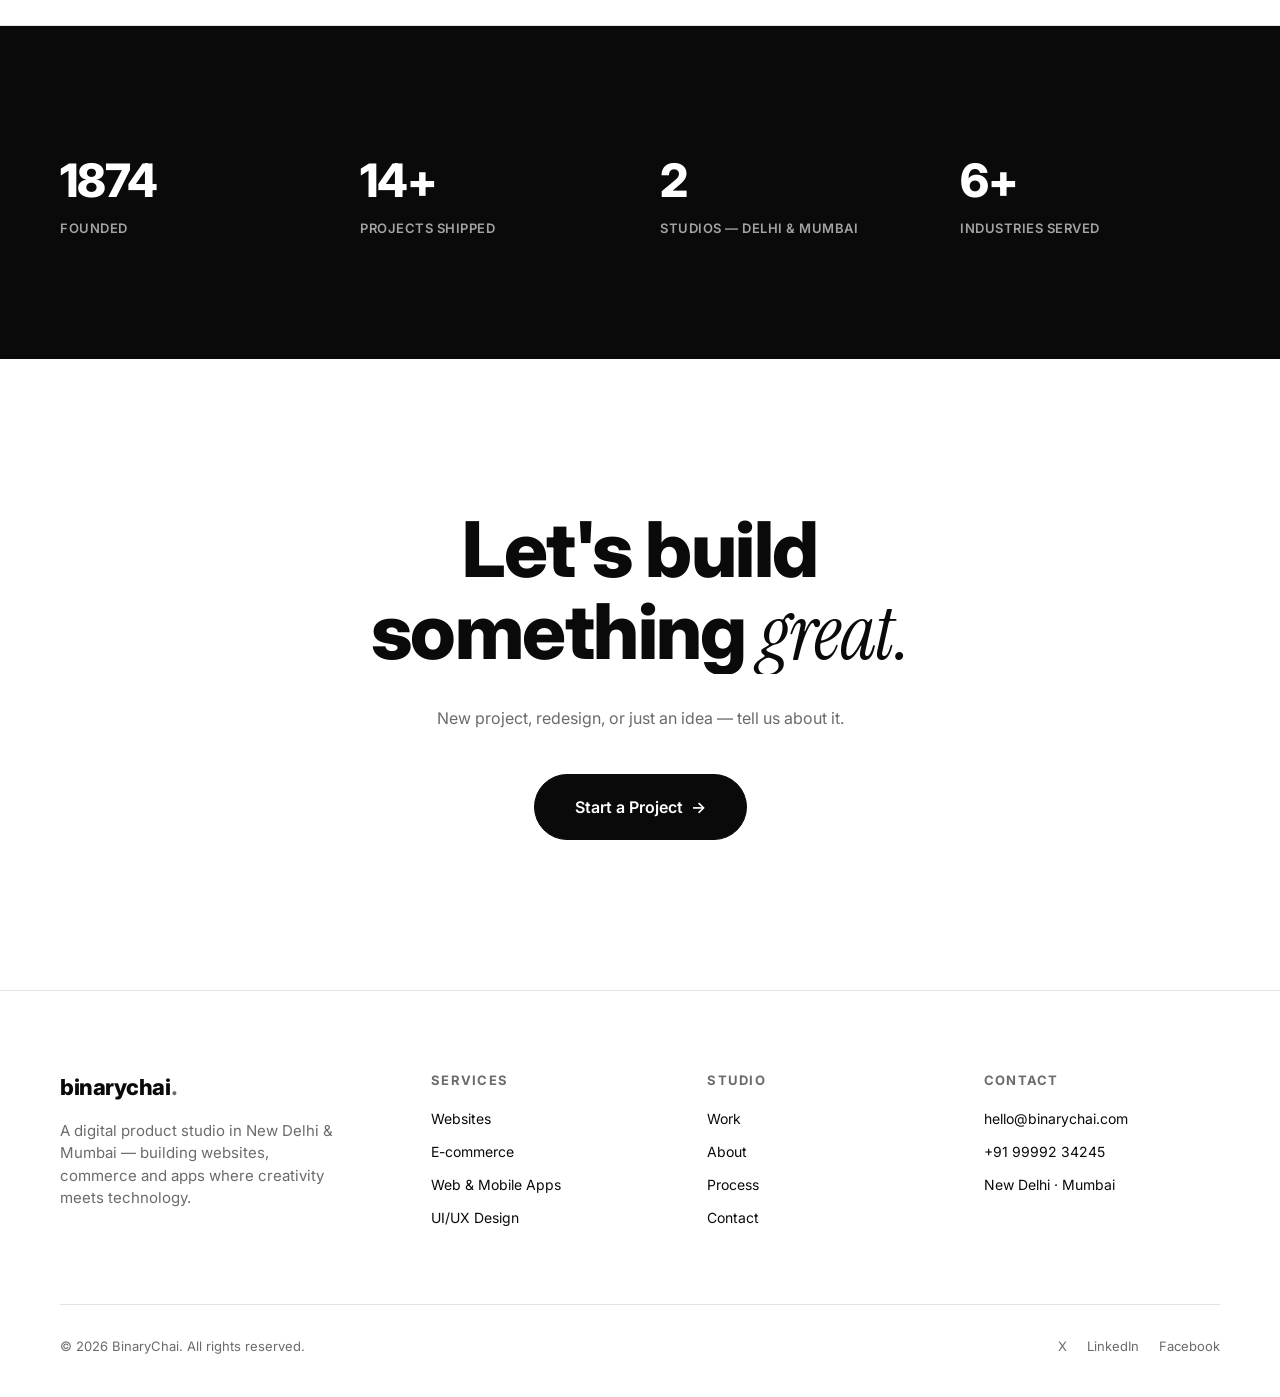
==== commit ce2ae48e: "Update index.html fixed the folder structure to acess logo file" ====
--- a/index.html
+++ b/index.html
@@ -60,7 +60,7 @@
     <nav class="nav" aria-label="Primary">
       <!--<a class="logo" href="#top">binarychai<span>.</span></a>-->
       <a class="logo" href="#top">
-    <img src="./assets/Binarychai logo.png" alt="BinaryChai">
+    <img src="./Binarychai logo.png" alt="BinaryChai">
 </a>
 
       <ul class="nav-links">
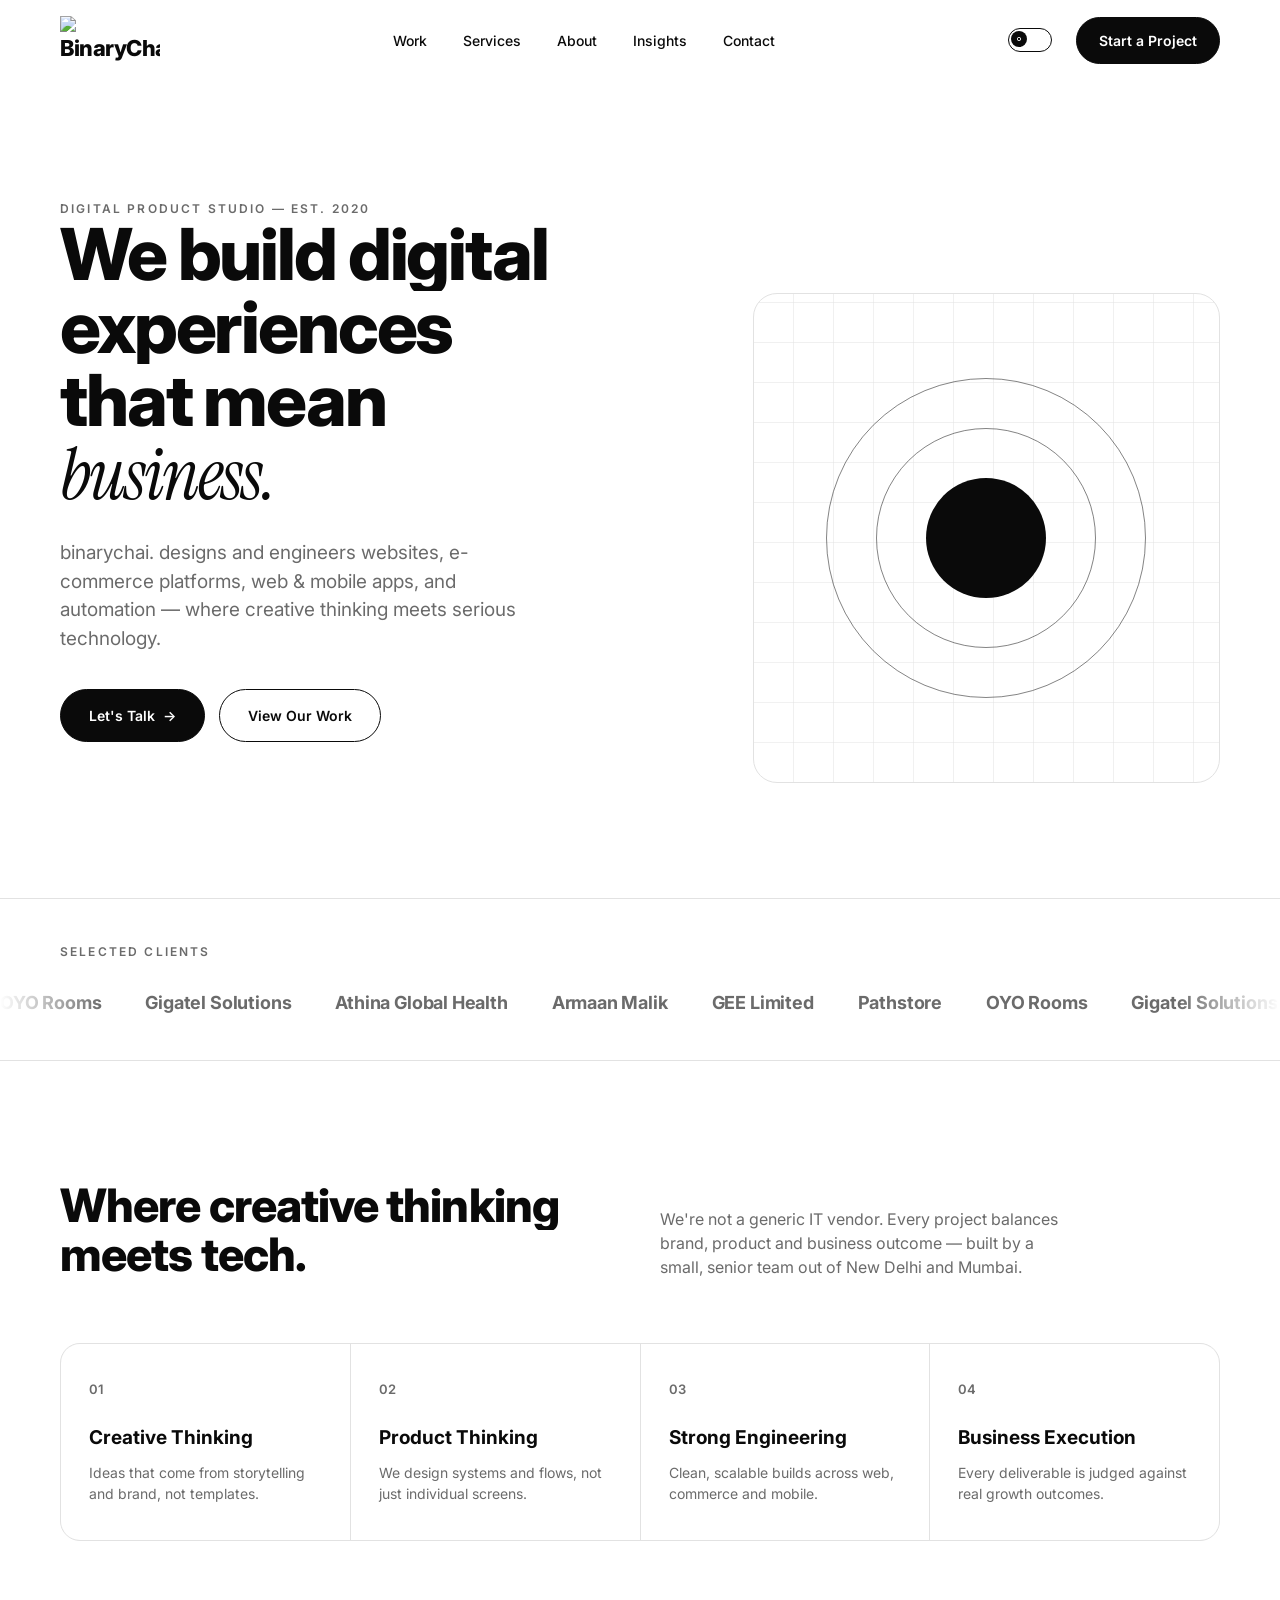
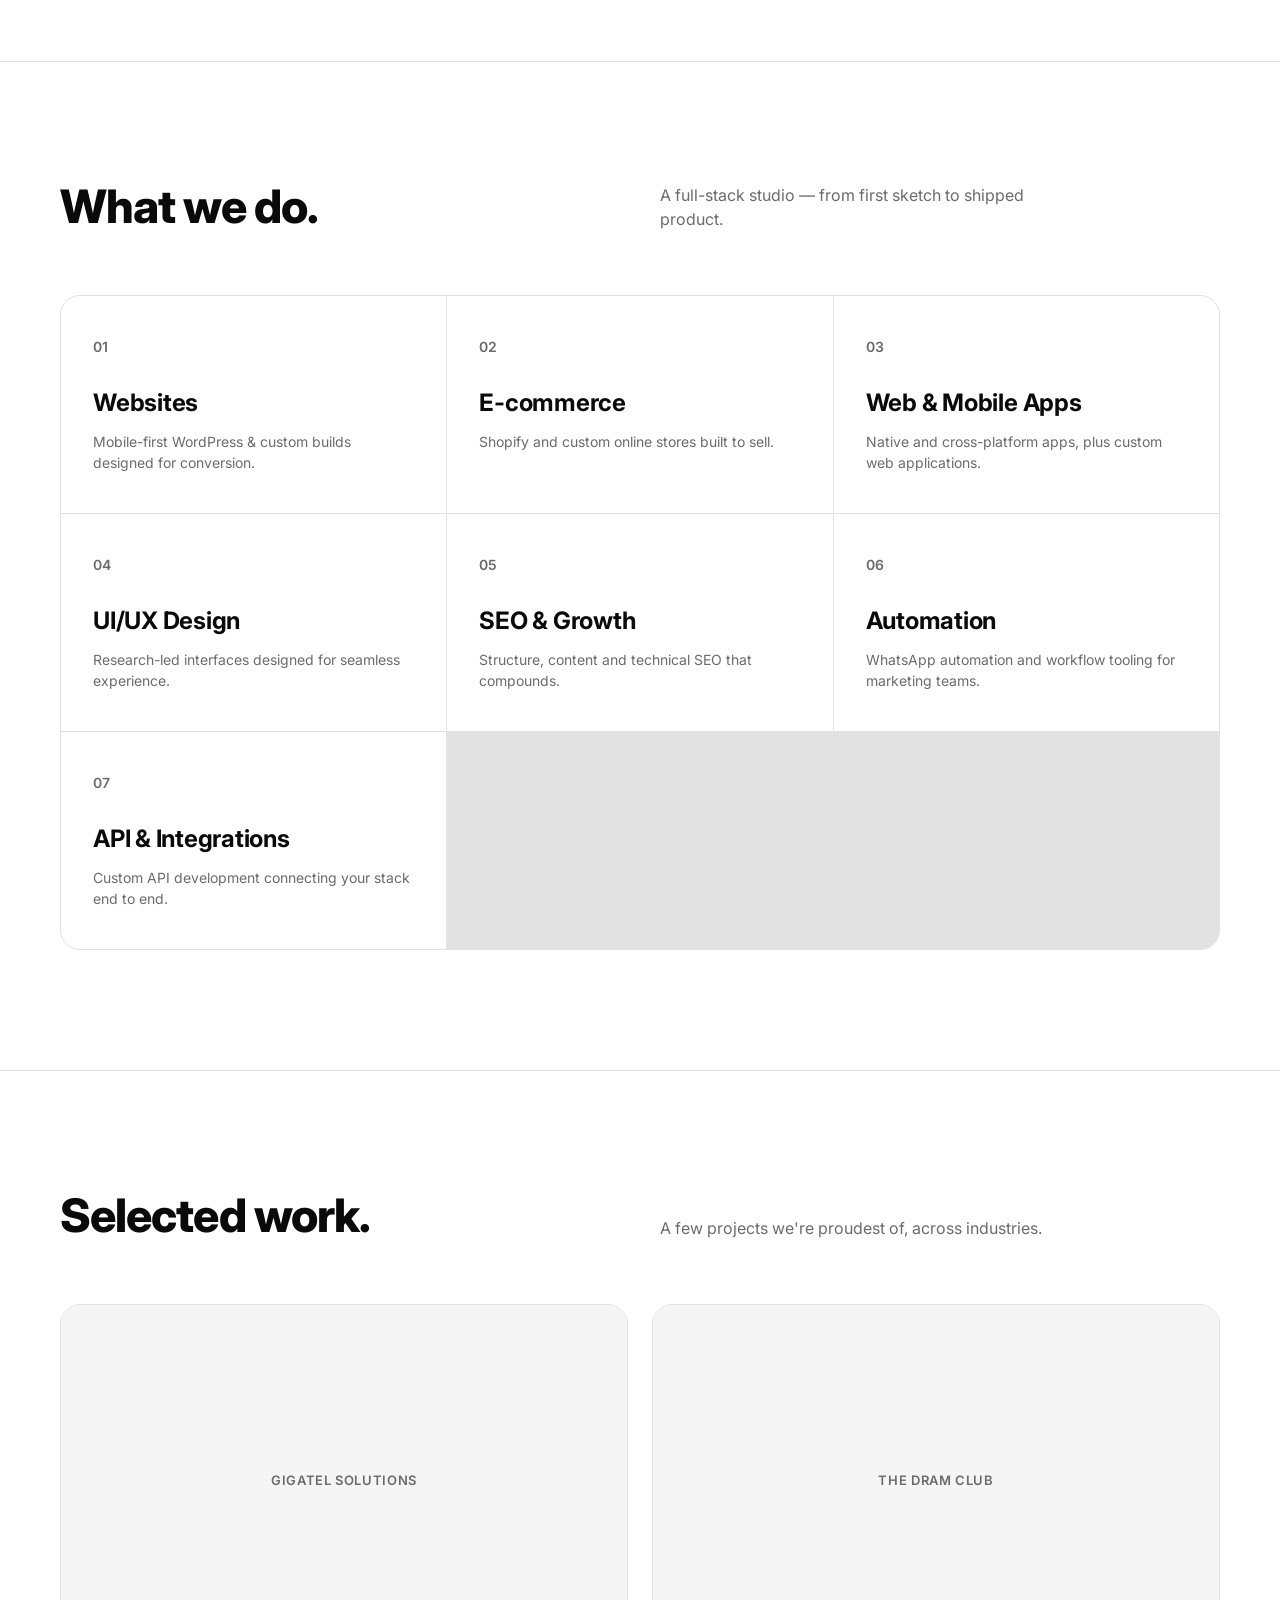
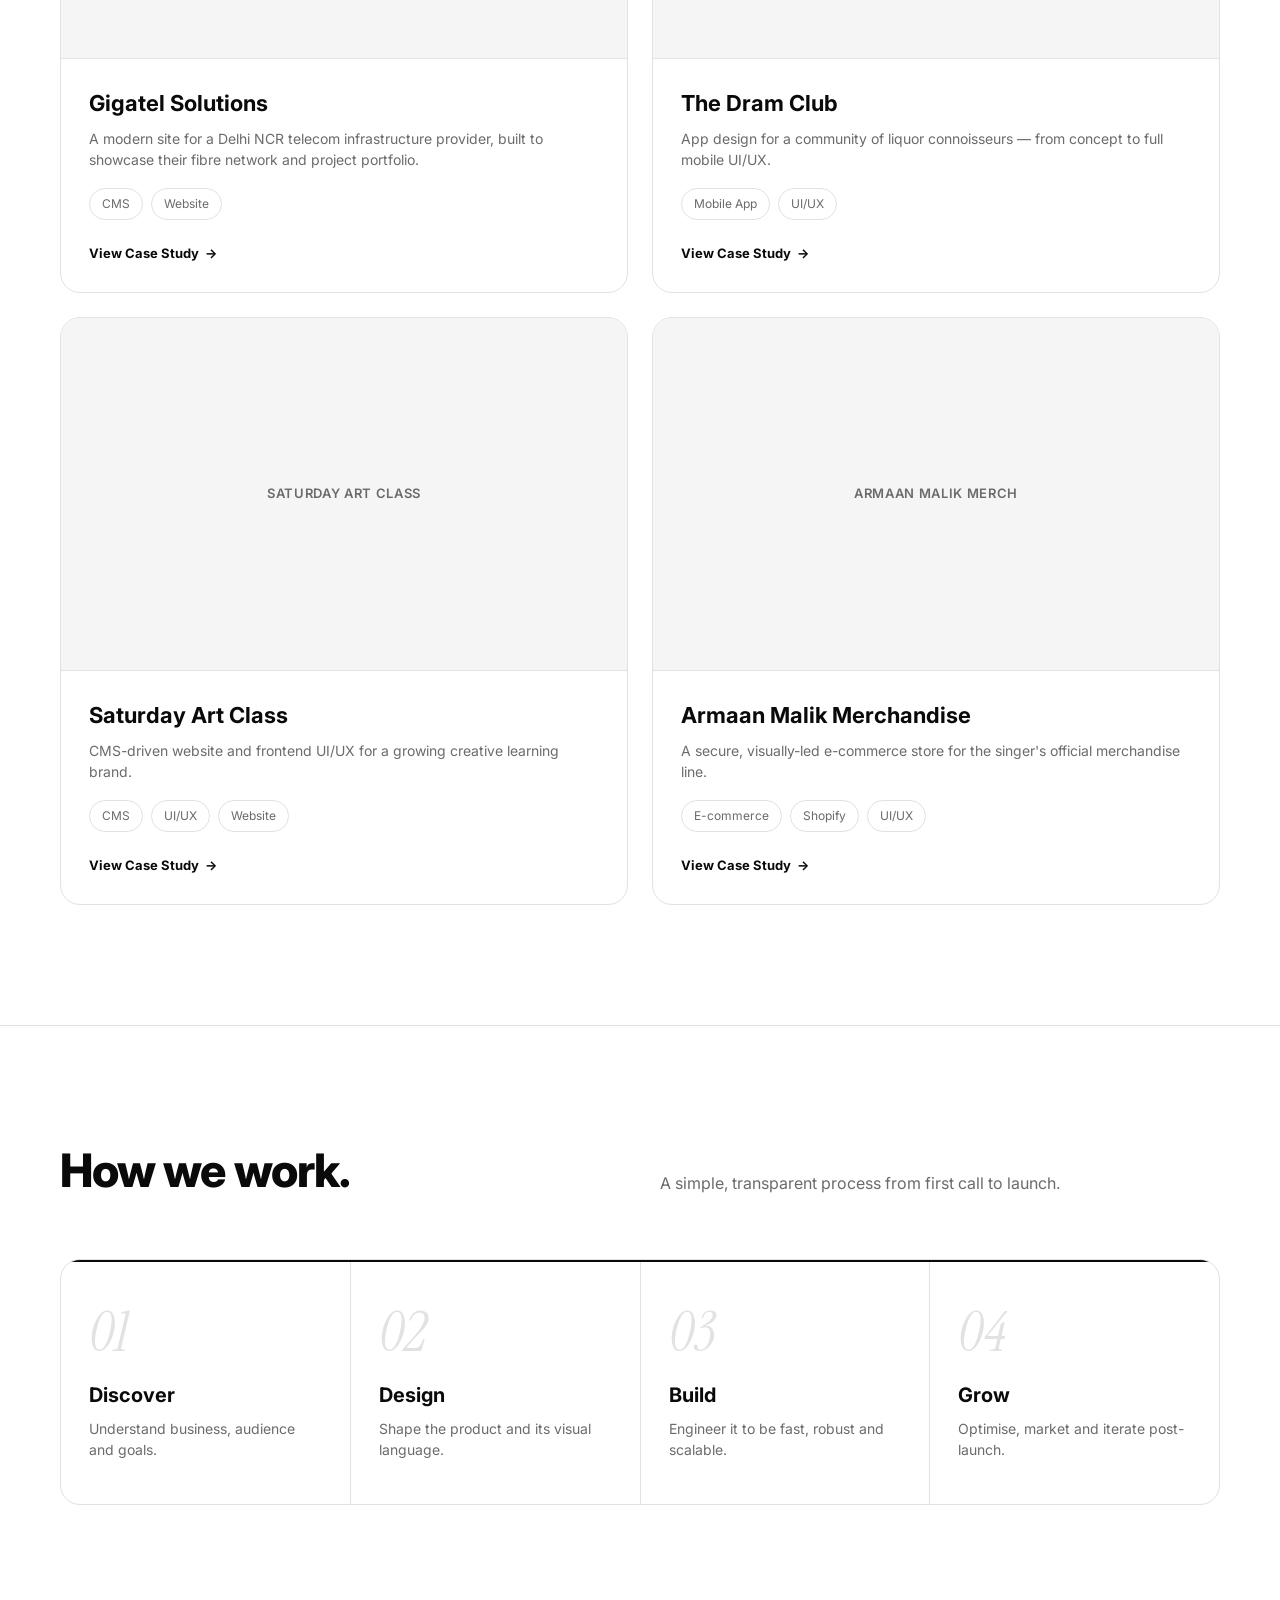
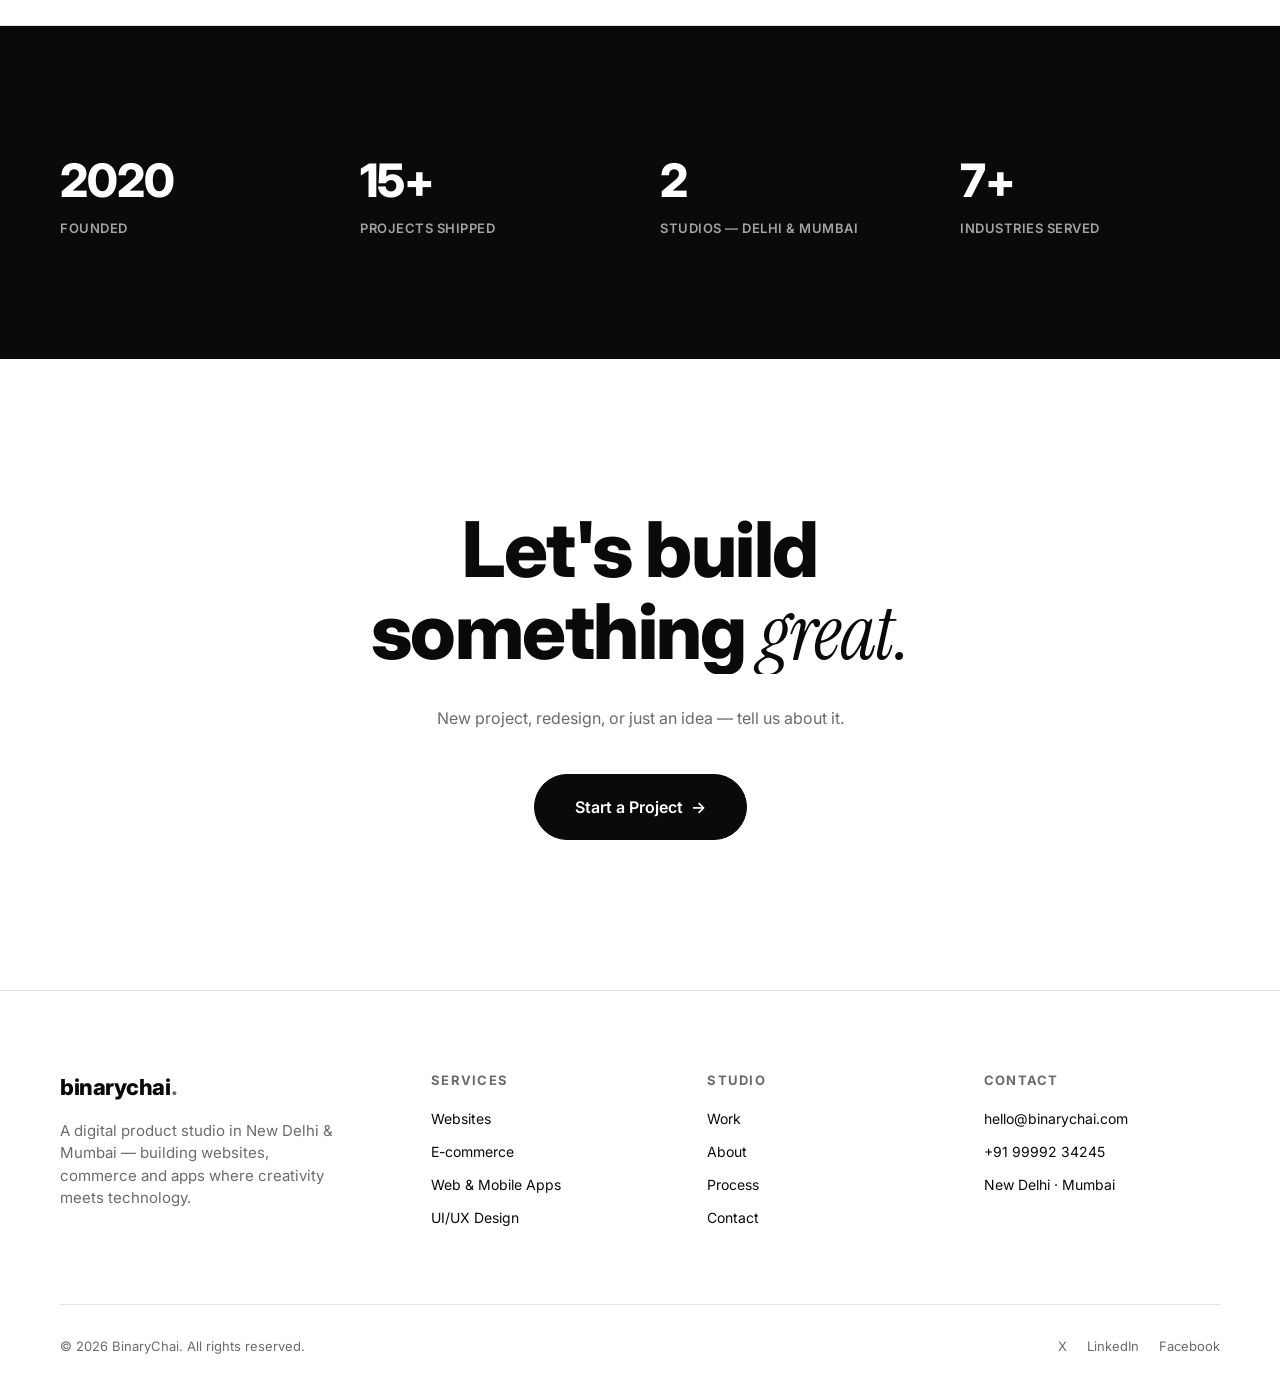
==== commit 9bfbea76: "Add files via upload" ====
--- a/index.html
+++ b/index.html
@@ -60,7 +60,7 @@
     <nav class="nav" aria-label="Primary">
       <!--<a class="logo" href="#top">binarychai<span>.</span></a>-->
       <a class="logo" href="#top">
-    <img src="./Binarychai logo.png" alt="BinaryChai">
+    <img src="./assets/Binarychai logo.png" alt="BinaryChai">
 </a>
 
       <ul class="nav-links">
@@ -80,7 +80,7 @@
       </div>
     </nav>
   </div>
-
+</header>
   <div class="mobile-menu" id="mobileMenu" role="dialog" aria-modal="true" aria-label="Mobile navigation" hidden>
     <a href="./work.html">Work</a>
     <a href="./services.html">Services</a>
@@ -89,7 +89,7 @@
     <a href="./contact.html">Contact</a>
     <a class="btn btn-solid" href="./contact.html">Start a Project</a>
   </div>
-</header>
+
 
 <main id="main">
 
--- a/style.css
+++ b/style.css
@@ -467,7 +467,7 @@
   .burger{ display:flex; }
   .hero{ padding:150px 0 70px; }
   .hero-grid{ grid-template-columns:1fr; gap:40px; }
-  .hero-visual{ aspect-ratio:16/10; }
+  .hero-visual{ aspect-ratio:1/1; }
   .sec-head{ grid-template-columns:1fr; }
   .about-grid{ grid-template-columns:repeat(2,1fr); }
   .services-grid{ grid-template-columns:repeat(2,1fr); }
@@ -494,4 +494,8 @@
   .brands{ gap:28px; font-size:15px; }
   .hero-ctas{ flex-direction:column; }
   .final{ padding:100px 0; }
-}
+
+  .hero-visual .dot{ width:90px; height:90px; }
+  .r1{ width:170px; height:170px; margin:-85px 0 0 -85px; }
+  .r2{ width:250px; height:250px; margin:-125px 0 0 -125px; }
+}
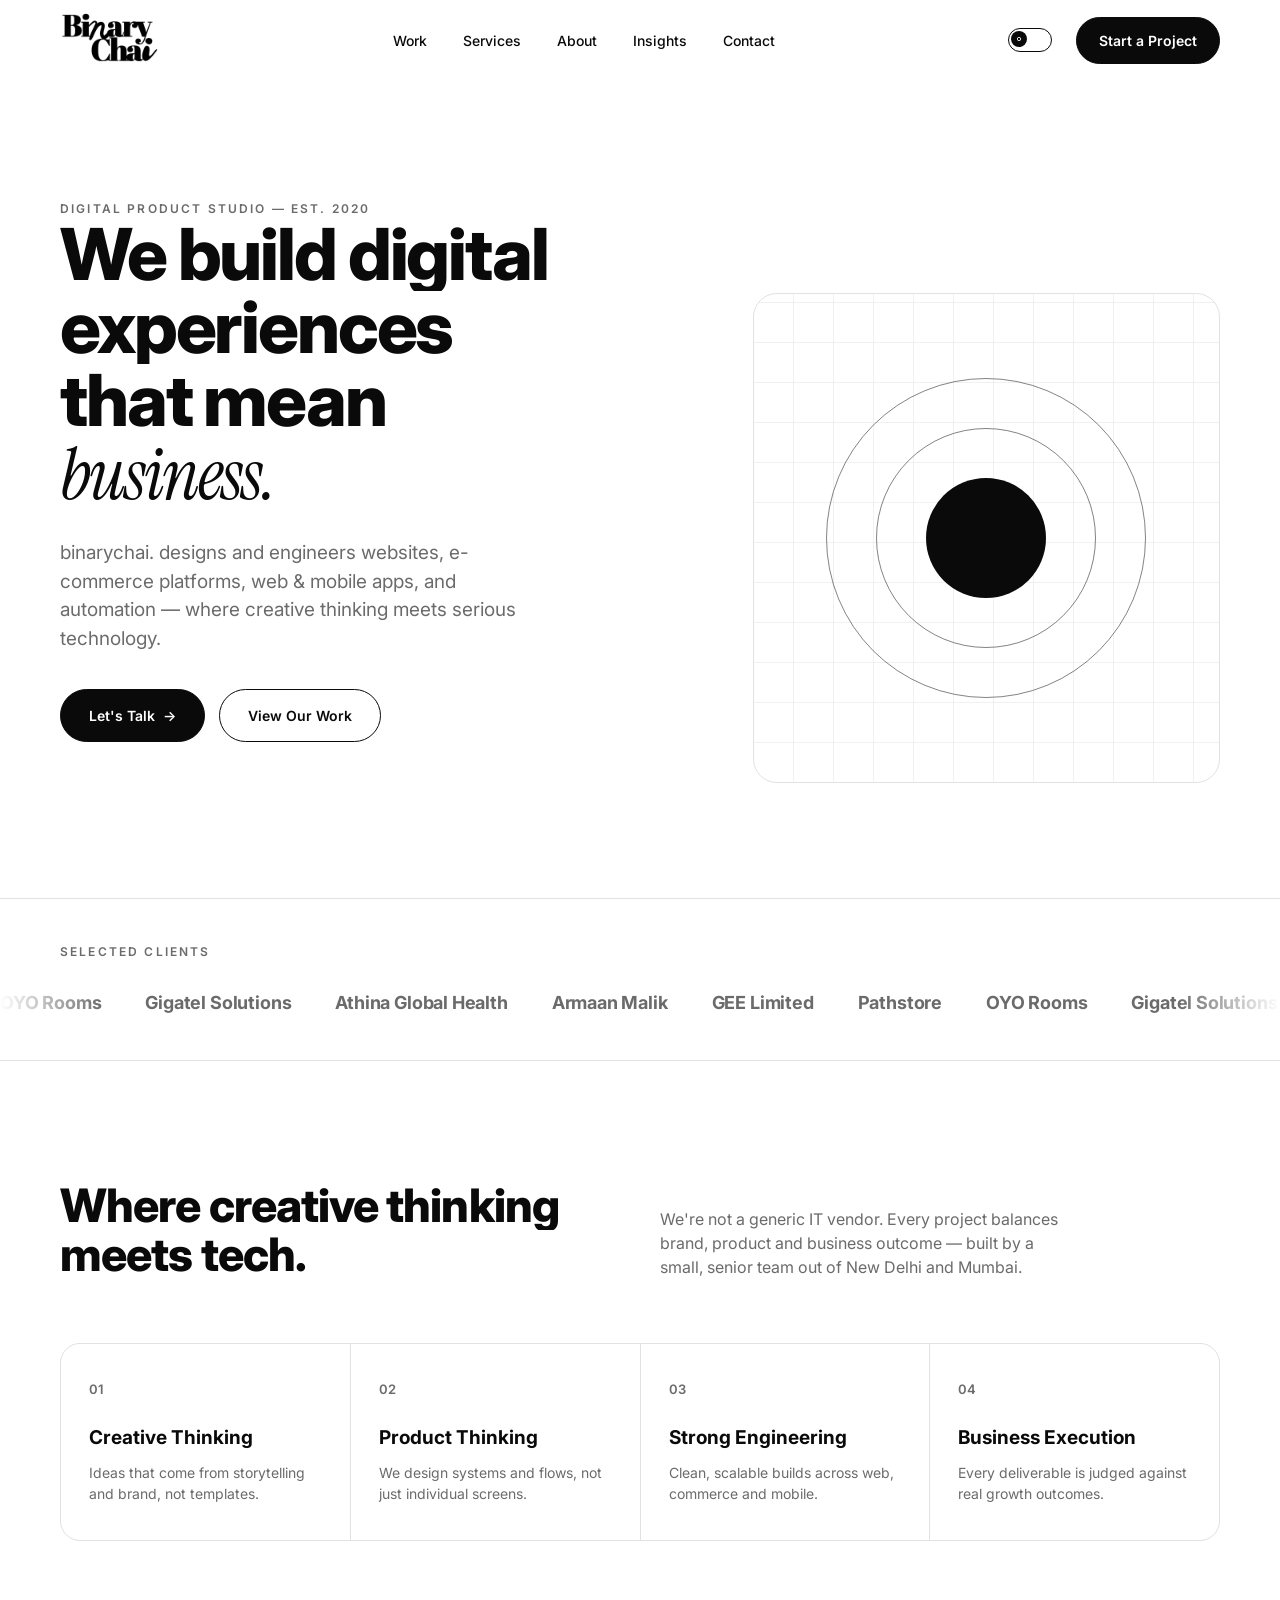
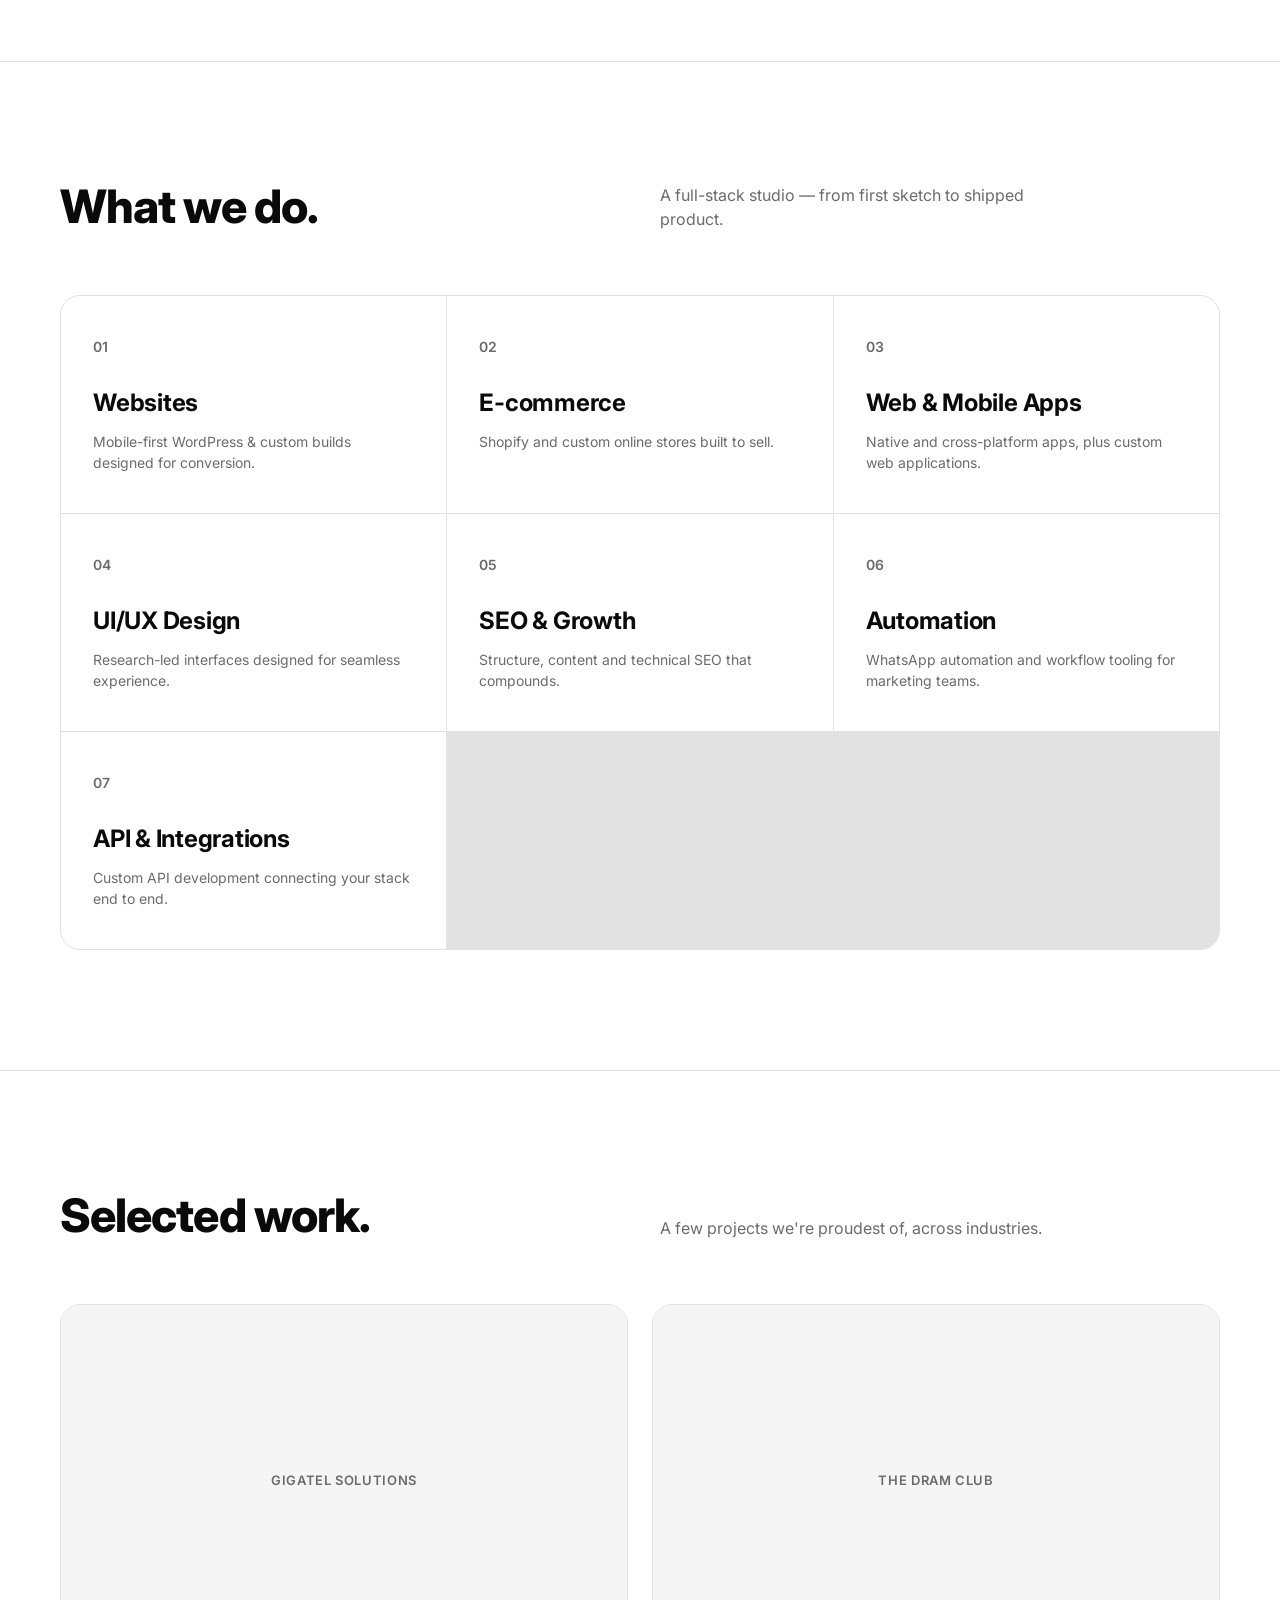
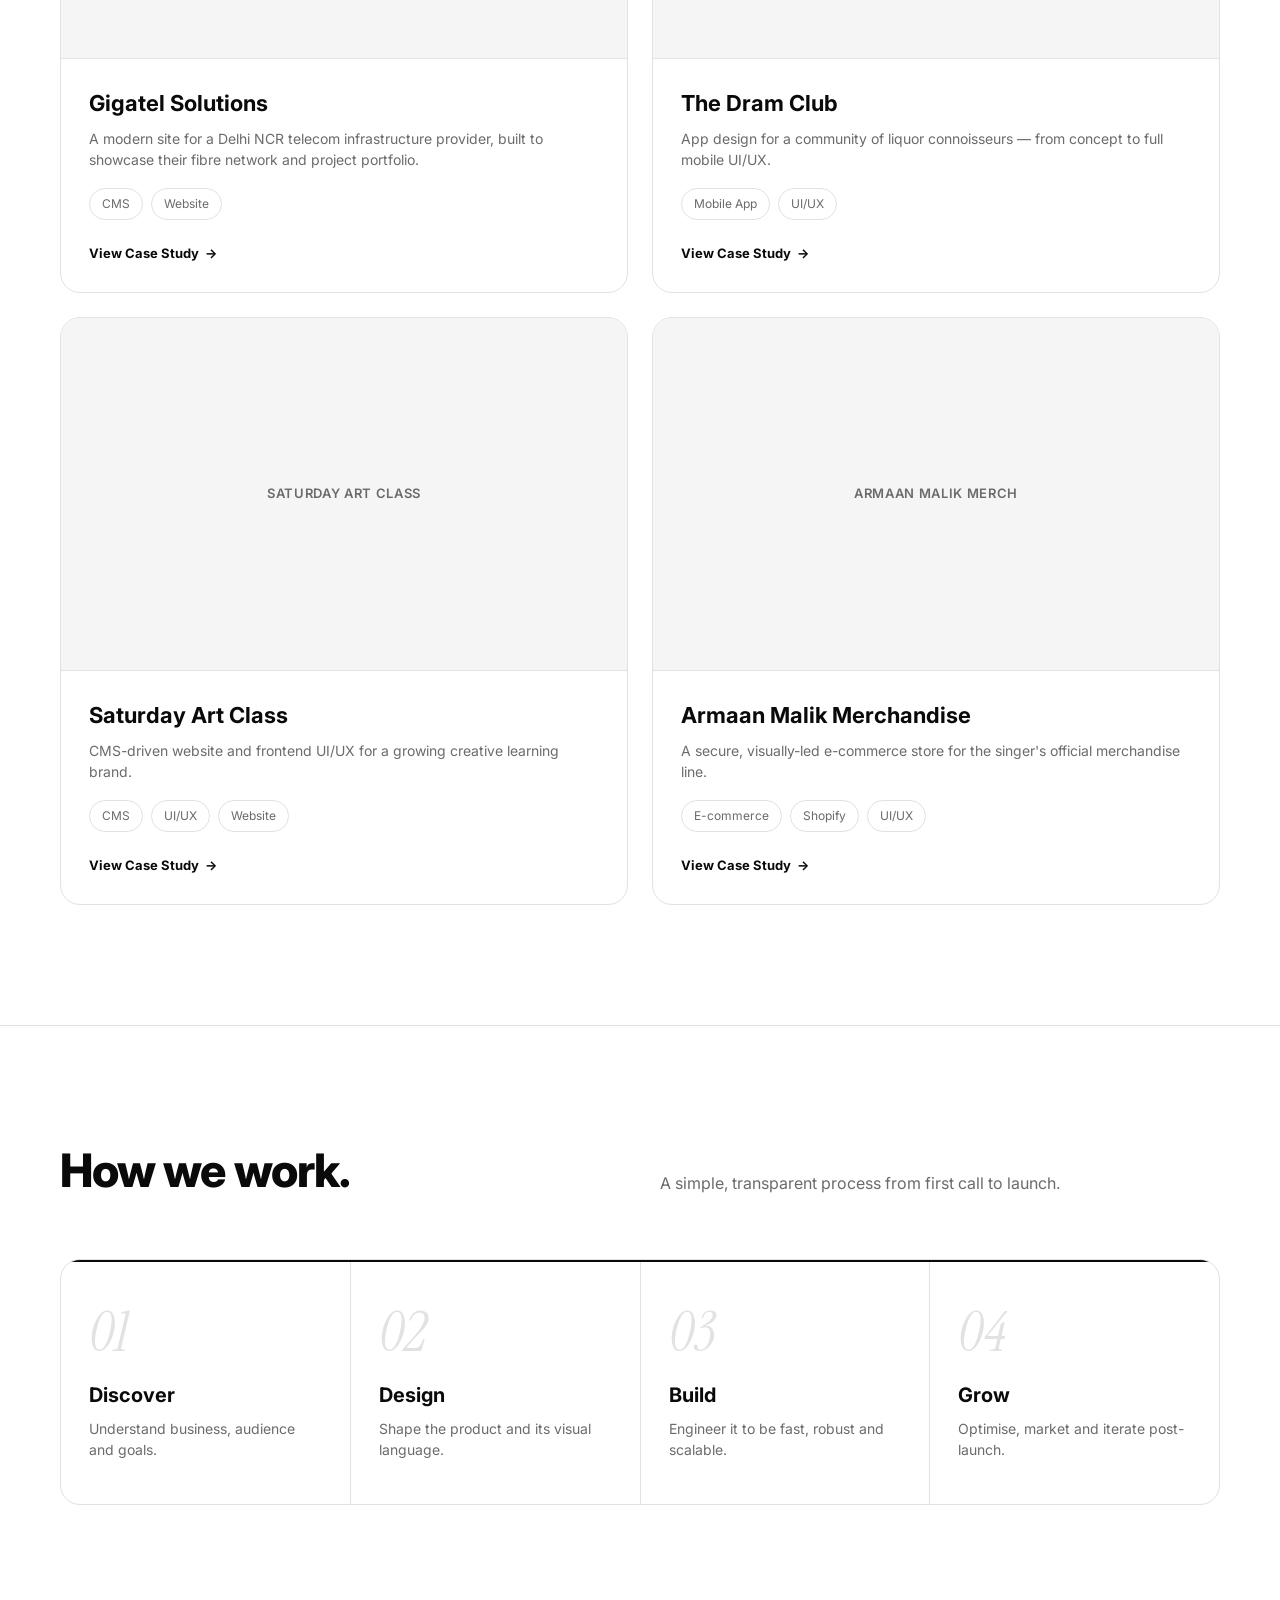
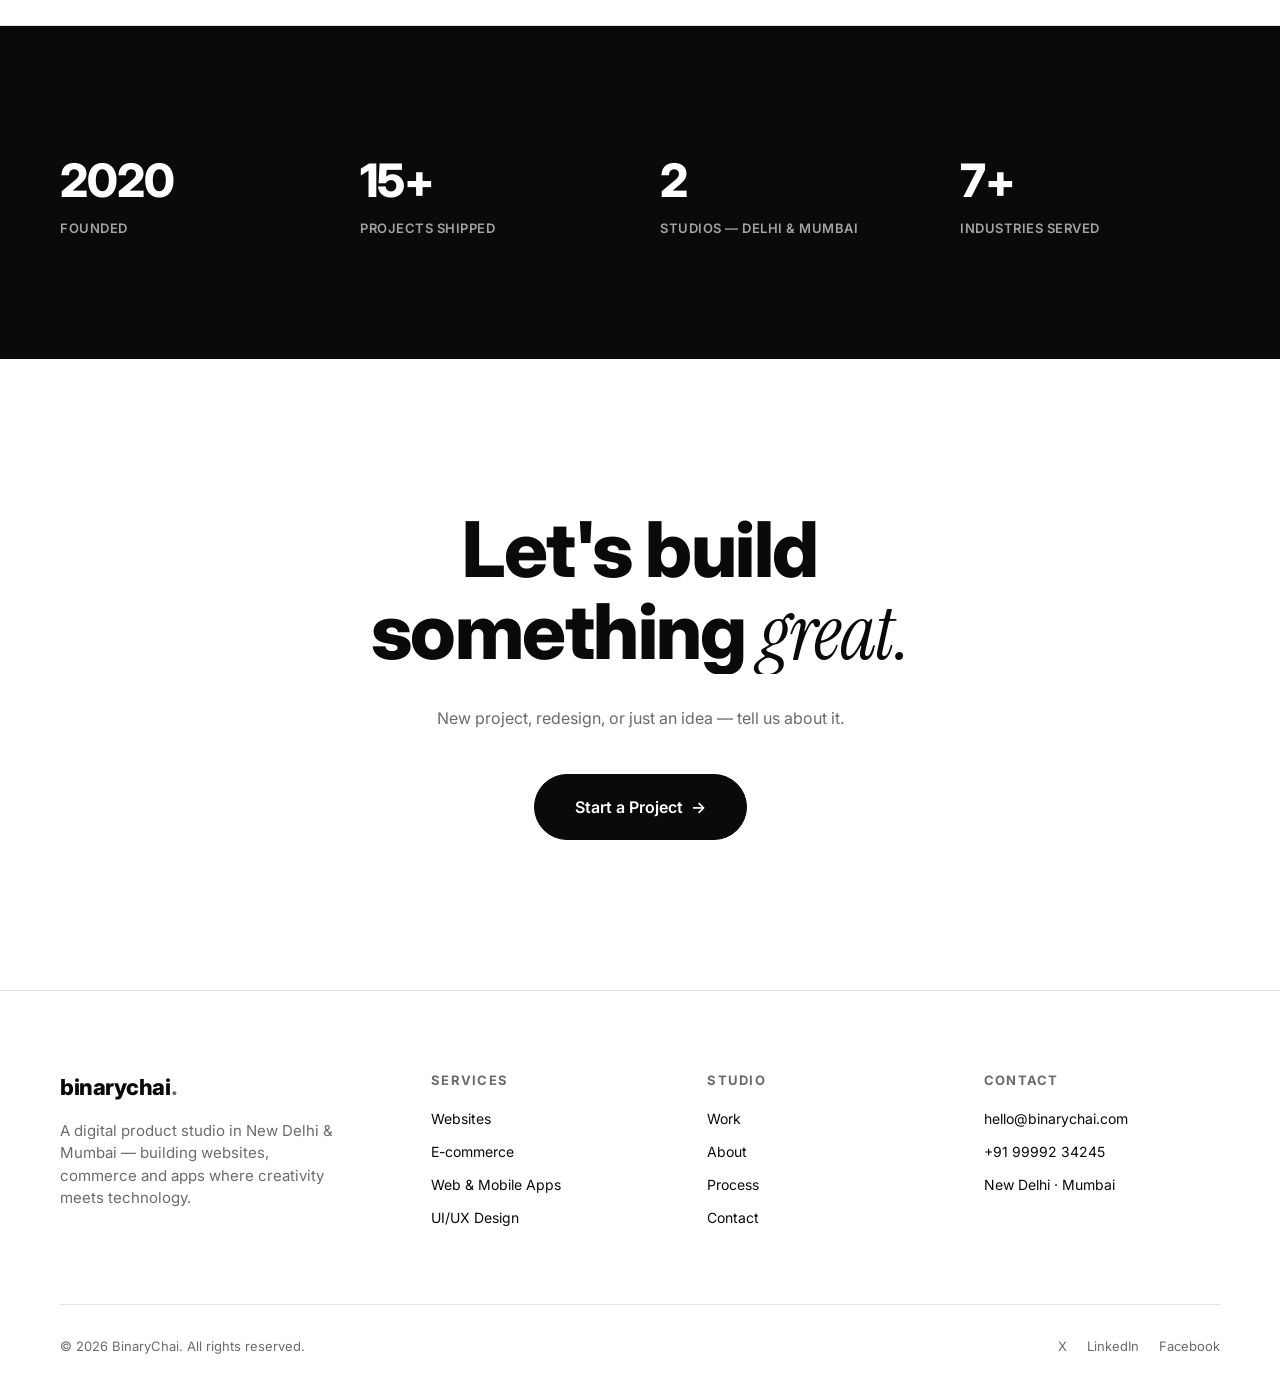
==== commit 8d66ec63: "Update index.html" ====
--- a/index.html
+++ b/index.html
@@ -60,7 +60,7 @@
     <nav class="nav" aria-label="Primary">
       <!--<a class="logo" href="#top">binarychai<span>.</span></a>-->
       <a class="logo" href="#top">
-    <img src="./assets/Binarychai logo.png" alt="BinaryChai">
+    <img src="./Binarychai logo.png" alt="BinaryChai">
 </a>
 
       <ul class="nav-links">
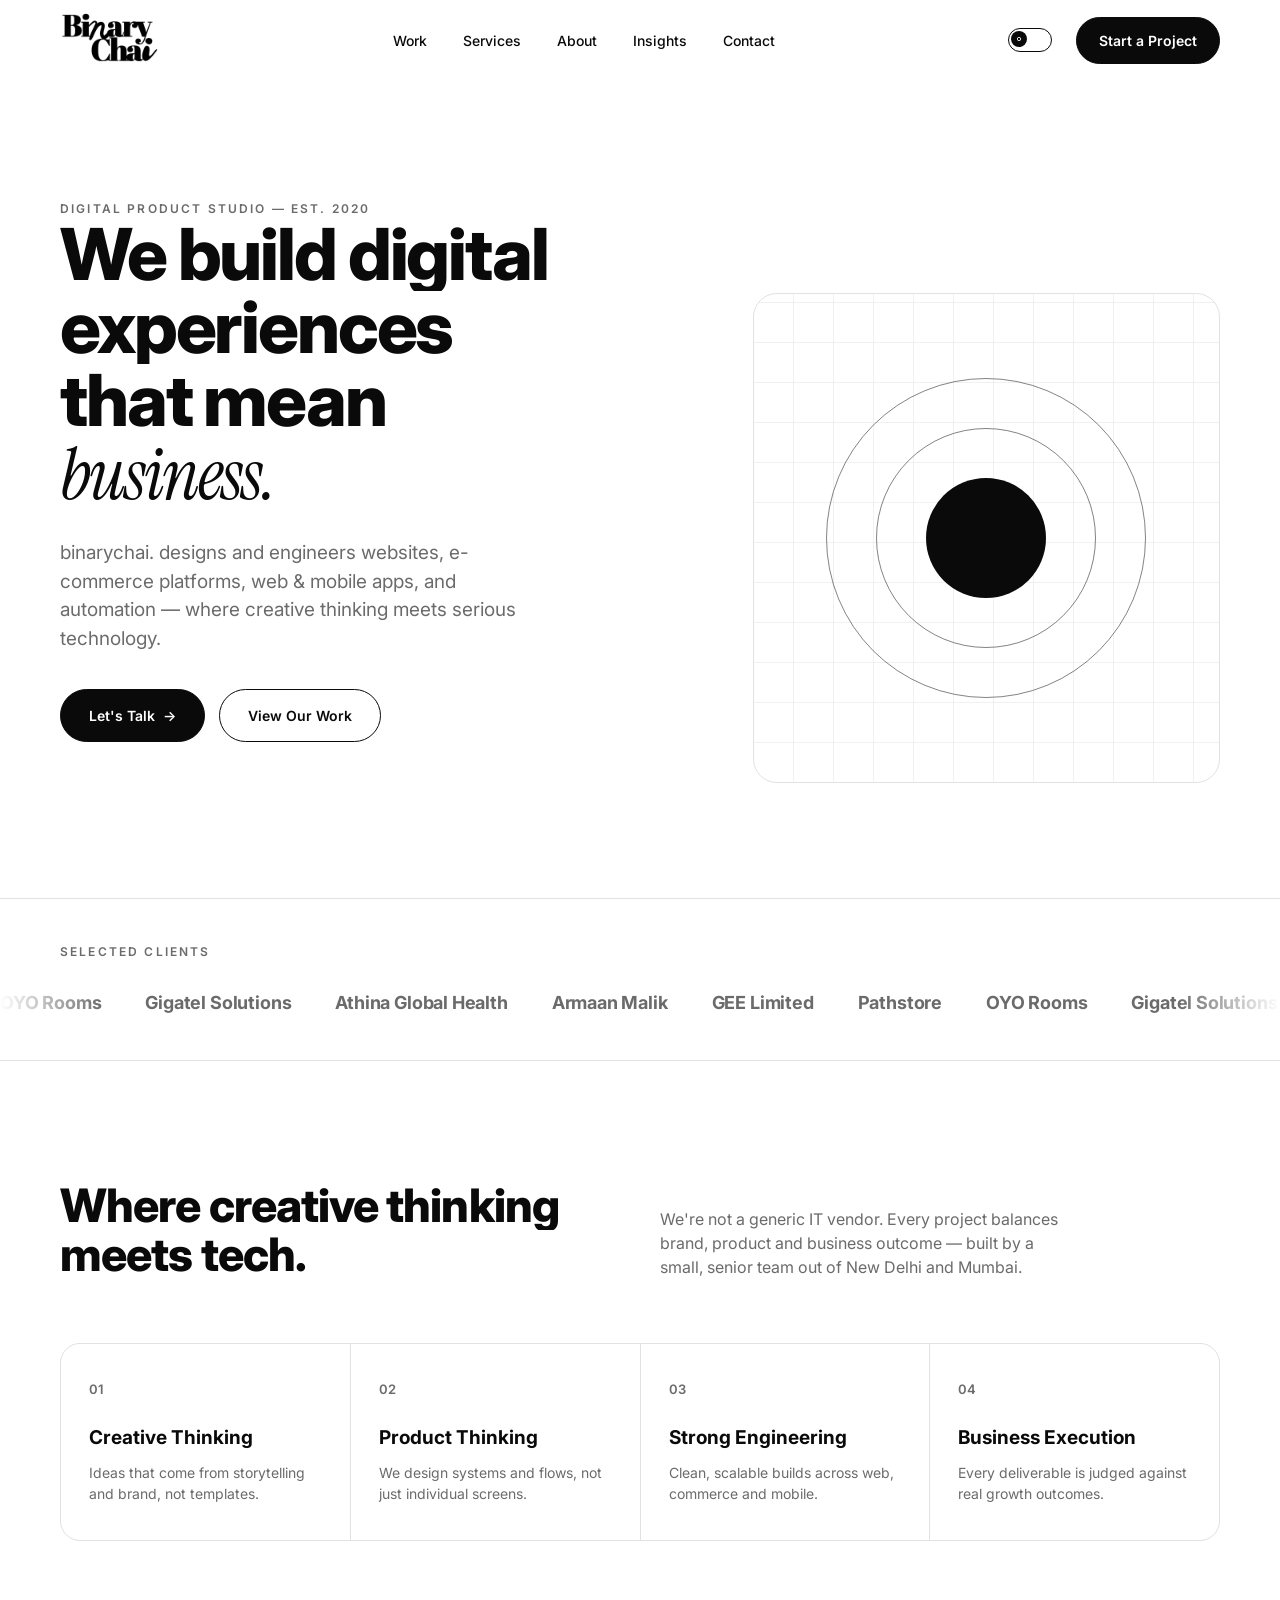
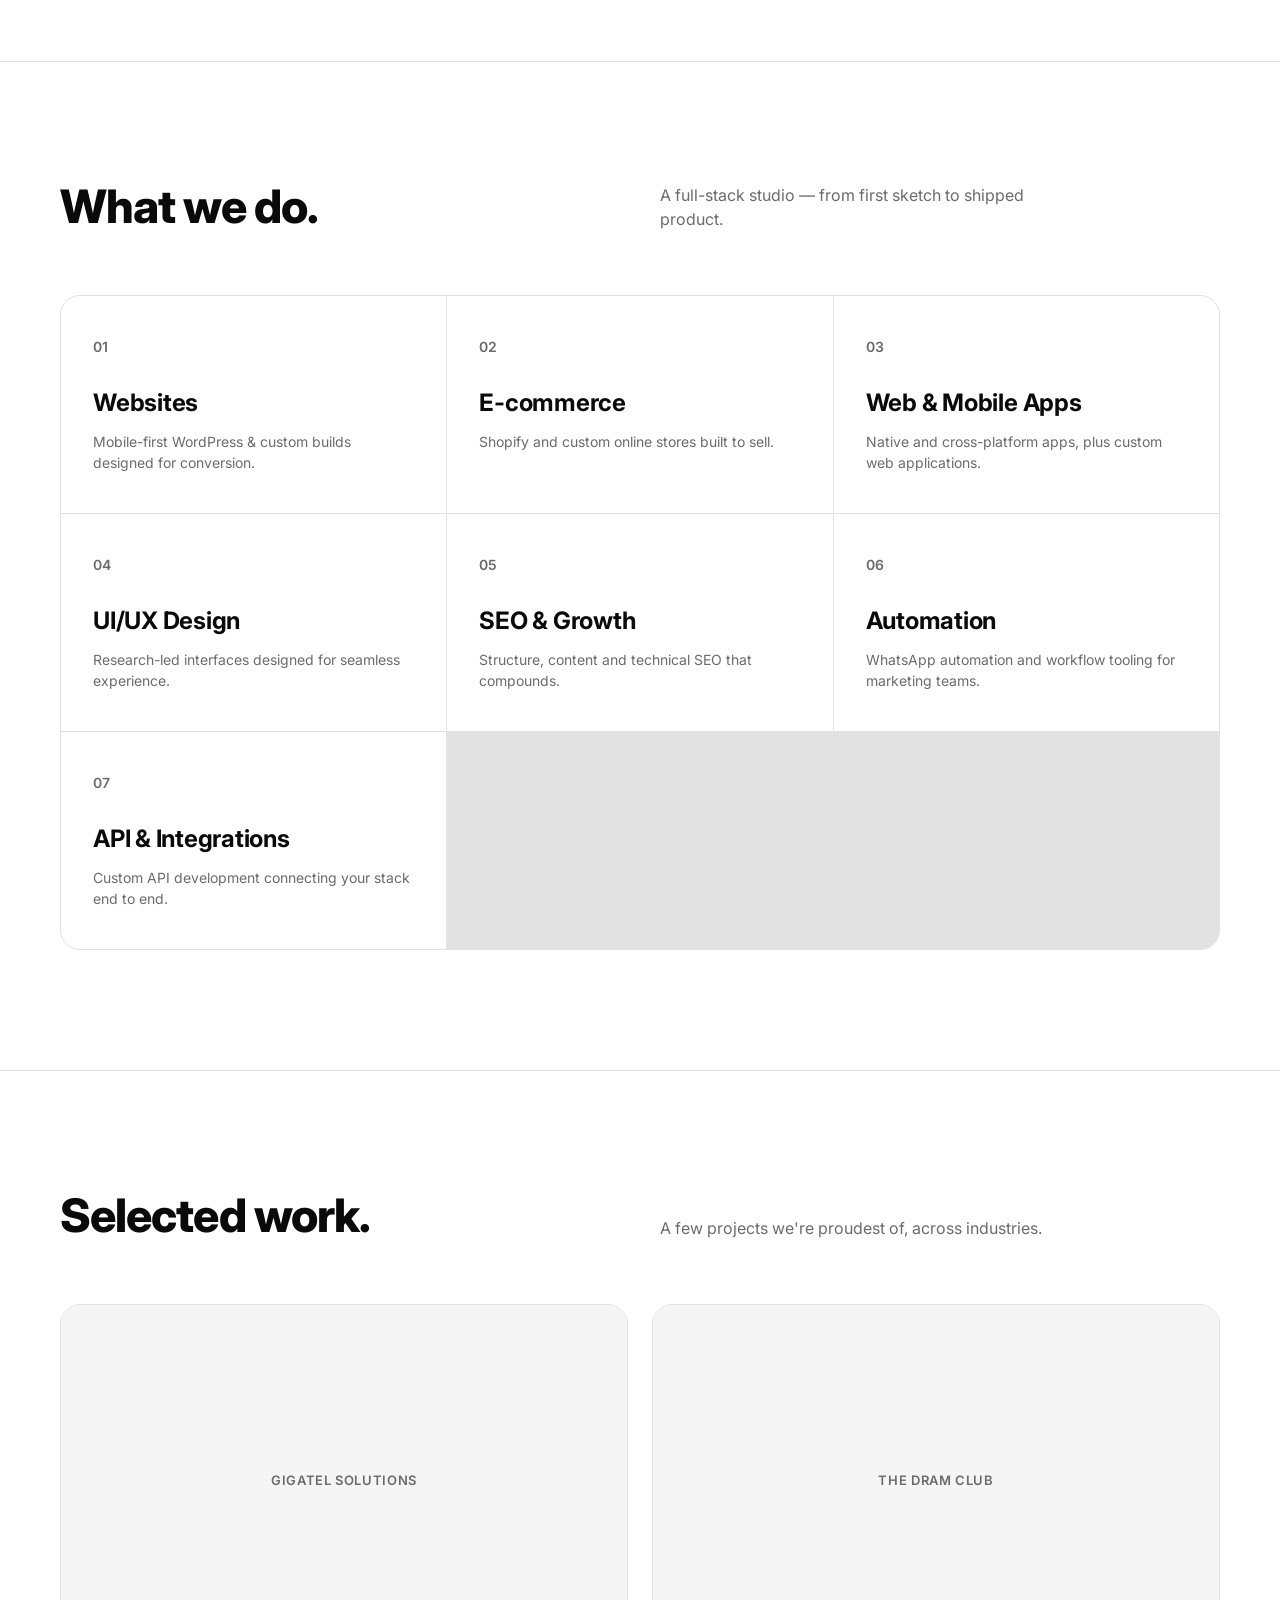
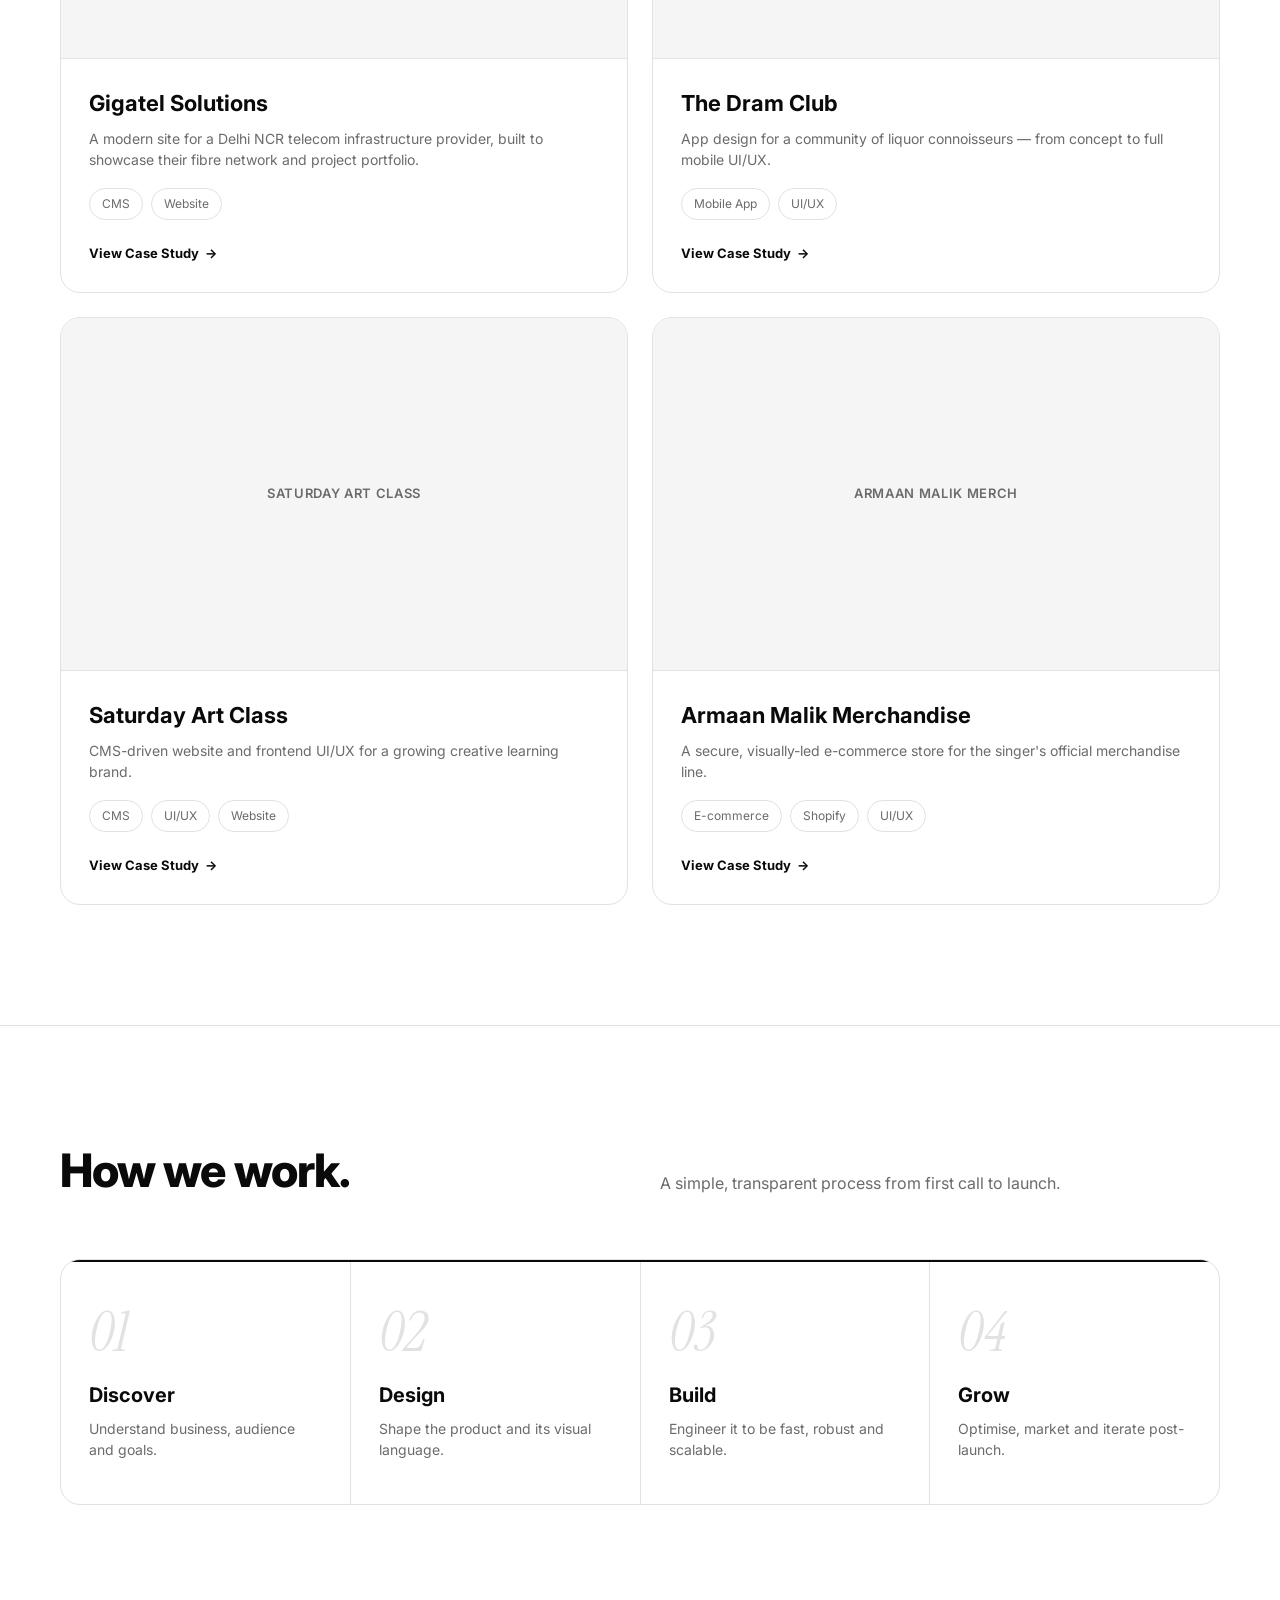
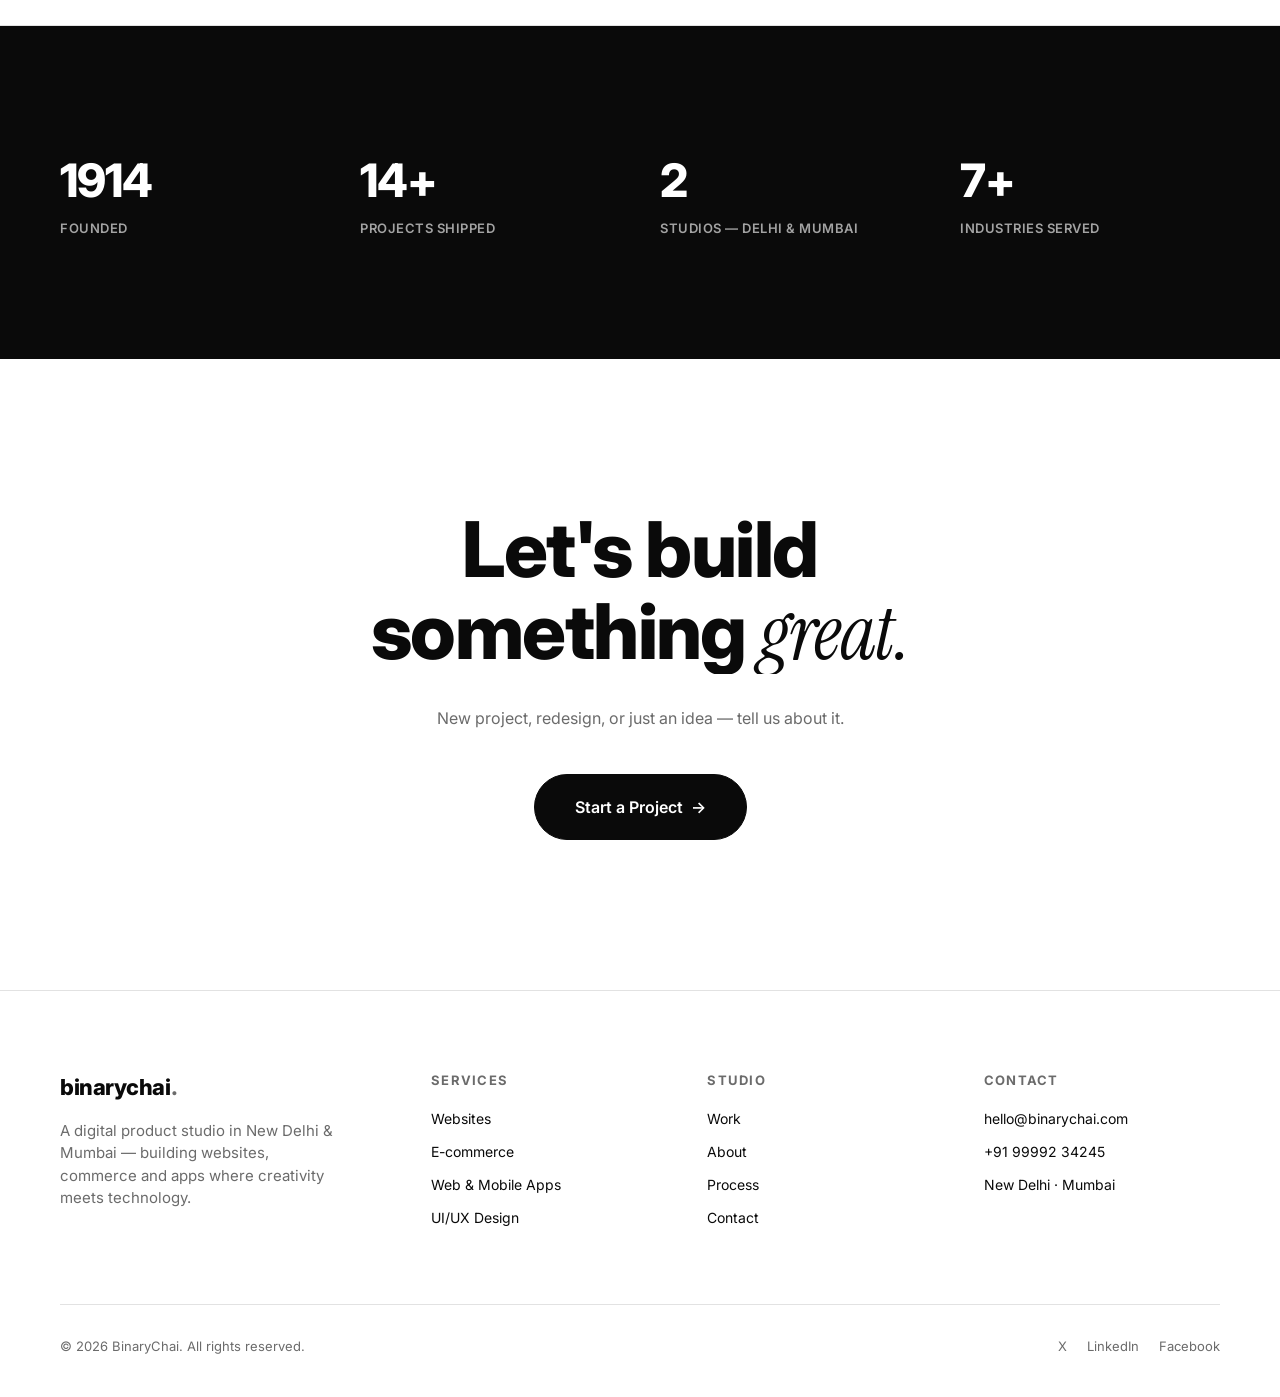
==== commit ce2de774: "Merge branch 'main' into testing1" ====
--- a/index.html
+++ b/index.html
@@ -80,7 +80,7 @@
       </div>
     </nav>
   </div>
-</header>
+
   <div class="mobile-menu" id="mobileMenu" role="dialog" aria-modal="true" aria-label="Mobile navigation" hidden>
     <a href="./work.html">Work</a>
     <a href="./services.html">Services</a>
@@ -89,7 +89,7 @@
     <a href="./contact.html">Contact</a>
     <a class="btn btn-solid" href="./contact.html">Start a Project</a>
   </div>
-
+</header>
 
 <main id="main">
 
--- a/style.css
+++ b/style.css
@@ -467,7 +467,7 @@
   .burger{ display:flex; }
   .hero{ padding:150px 0 70px; }
   .hero-grid{ grid-template-columns:1fr; gap:40px; }
-  .hero-visual{ aspect-ratio:1/1; }
+  .hero-visual{ aspect-ratio:16/10; }
   .sec-head{ grid-template-columns:1fr; }
   .about-grid{ grid-template-columns:repeat(2,1fr); }
   .services-grid{ grid-template-columns:repeat(2,1fr); }
@@ -494,8 +494,4 @@
   .brands{ gap:28px; font-size:15px; }
   .hero-ctas{ flex-direction:column; }
   .final{ padding:100px 0; }
-
-  .hero-visual .dot{ width:90px; height:90px; }
-  .r1{ width:170px; height:170px; margin:-85px 0 0 -85px; }
-  .r2{ width:250px; height:250px; margin:-125px 0 0 -125px; }
-}
+}
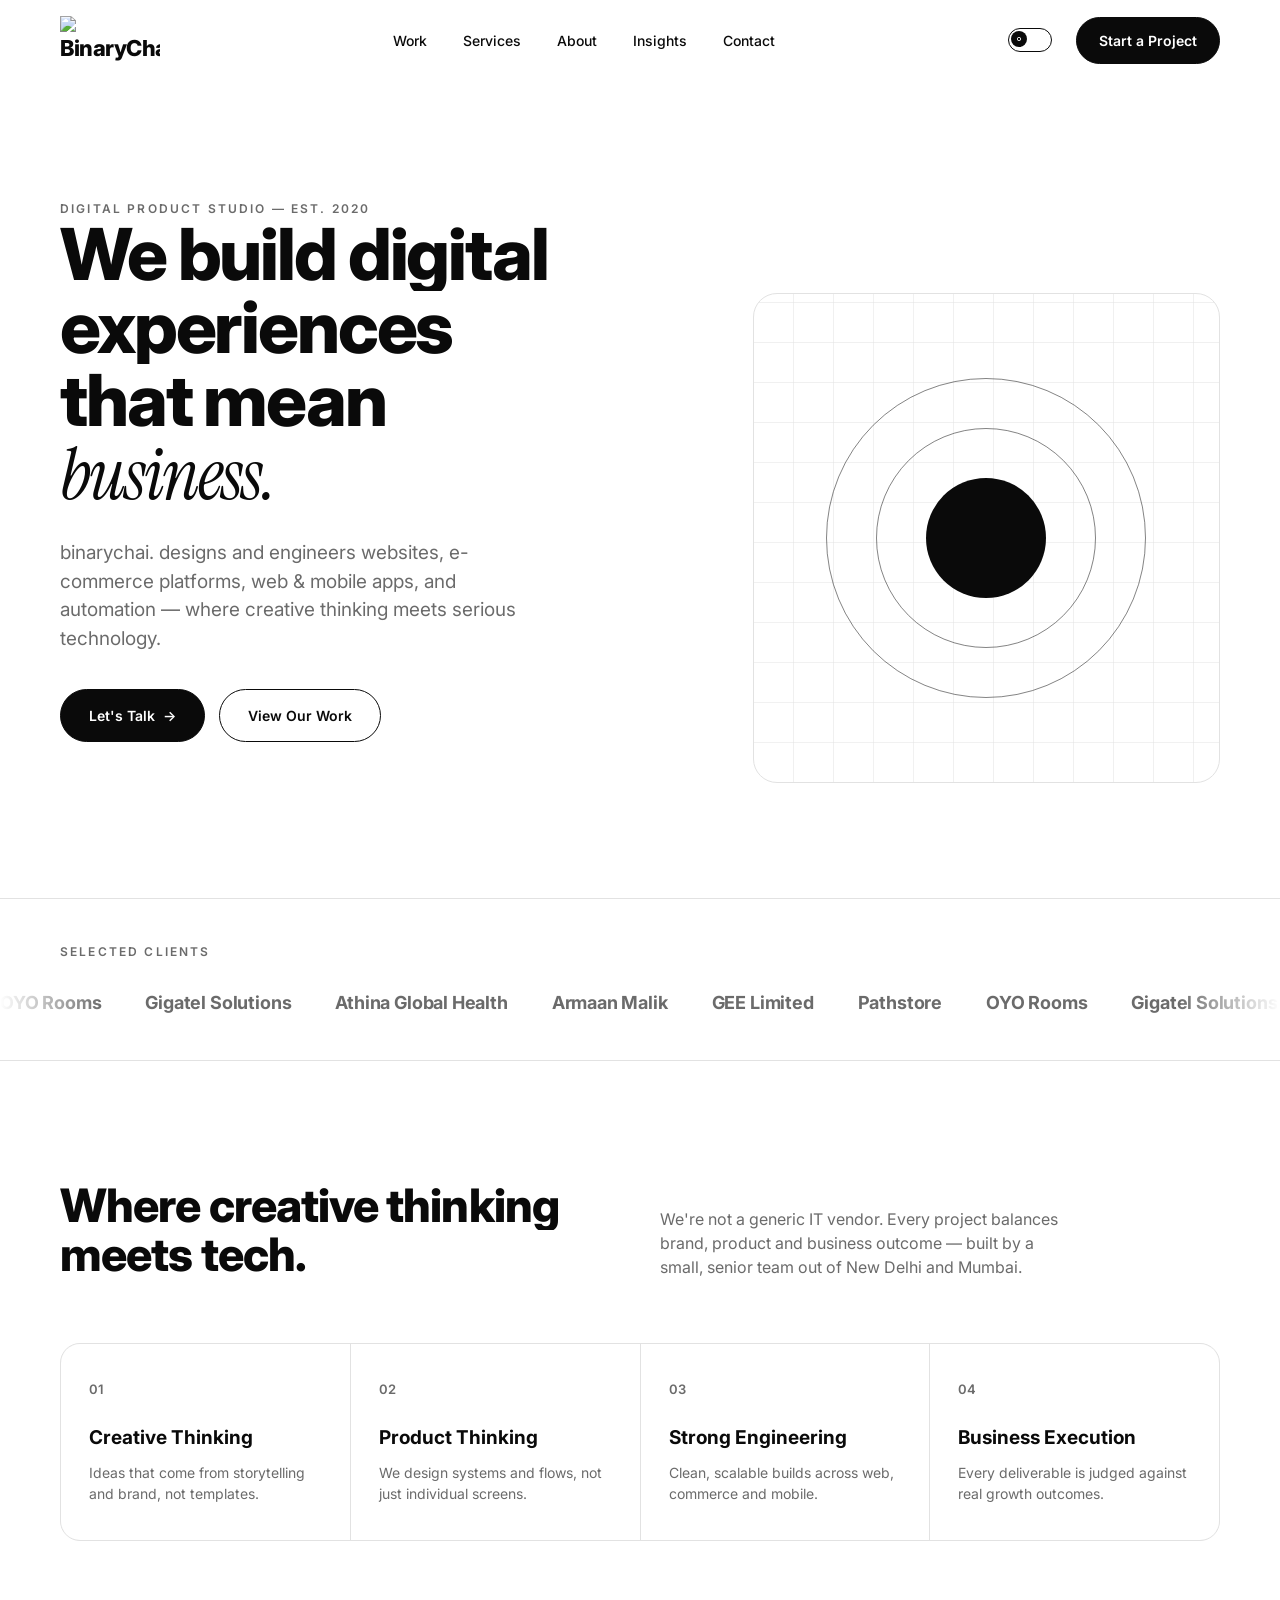
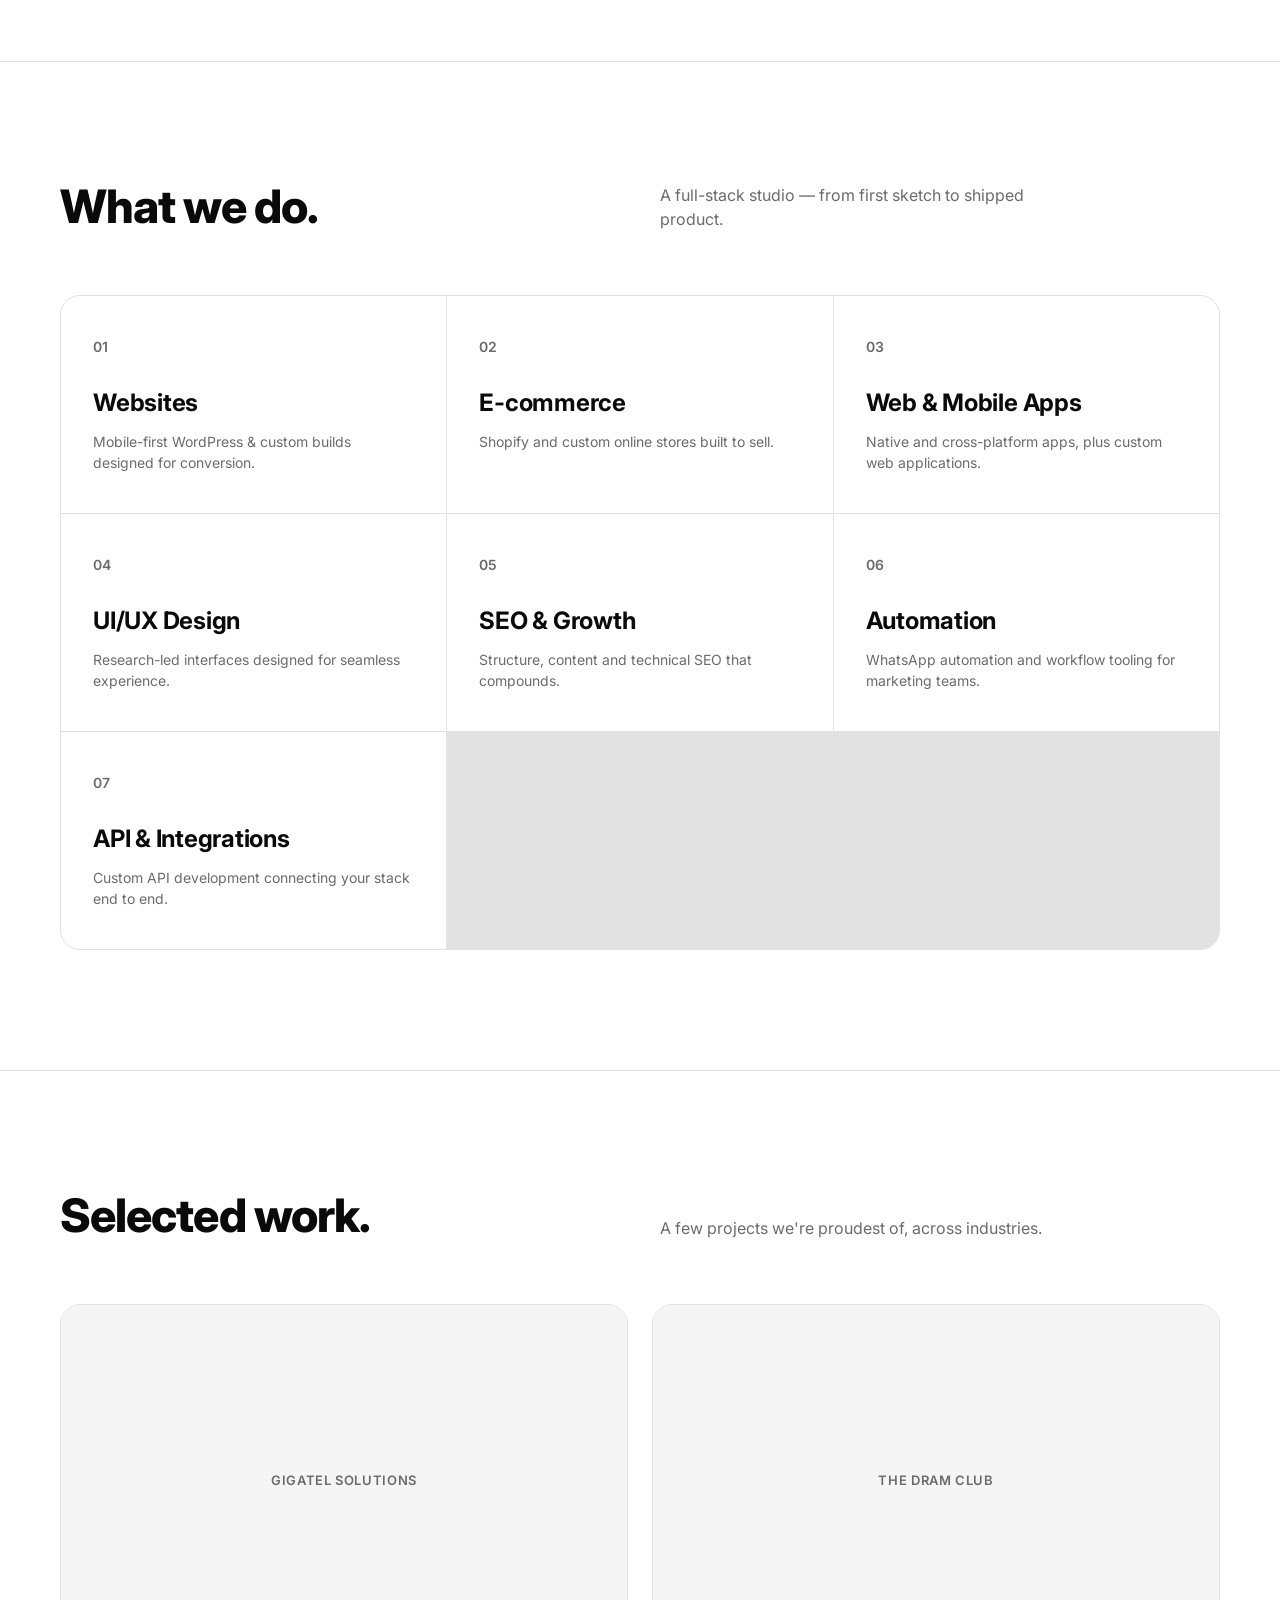
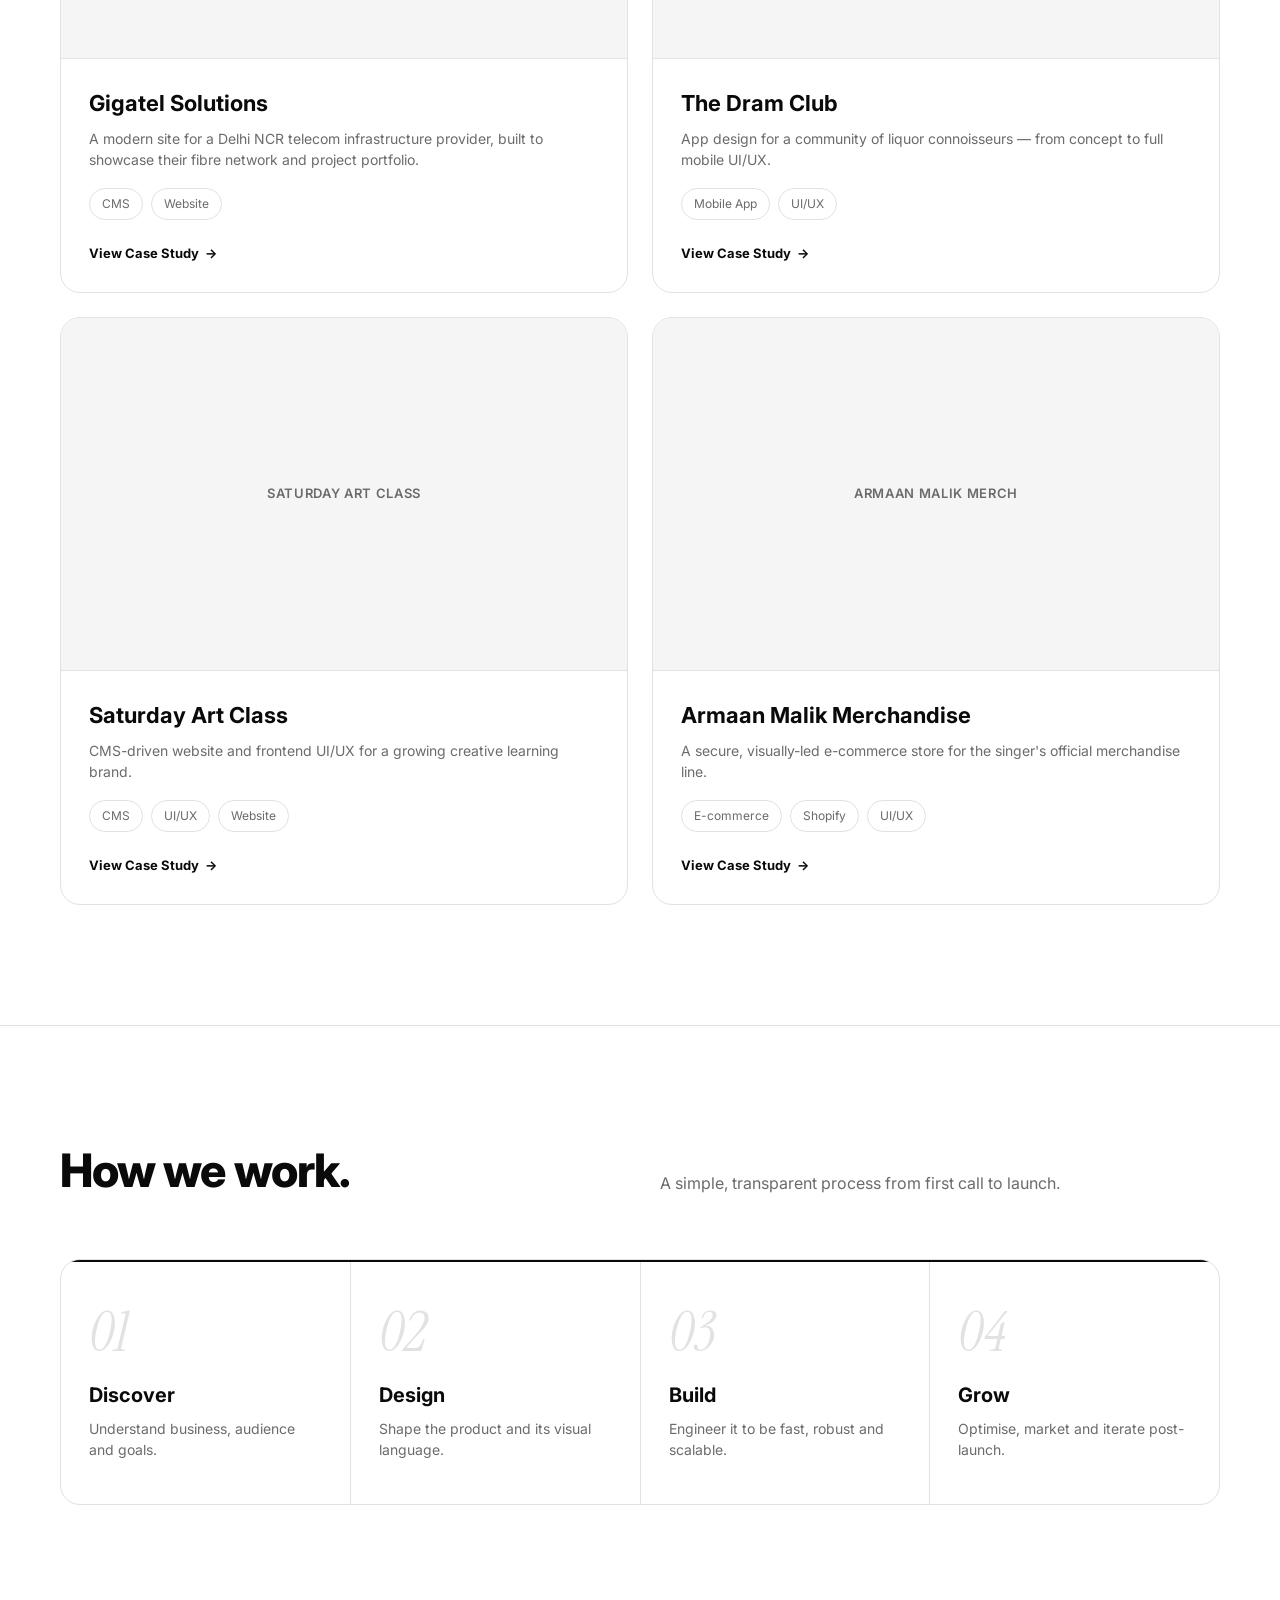
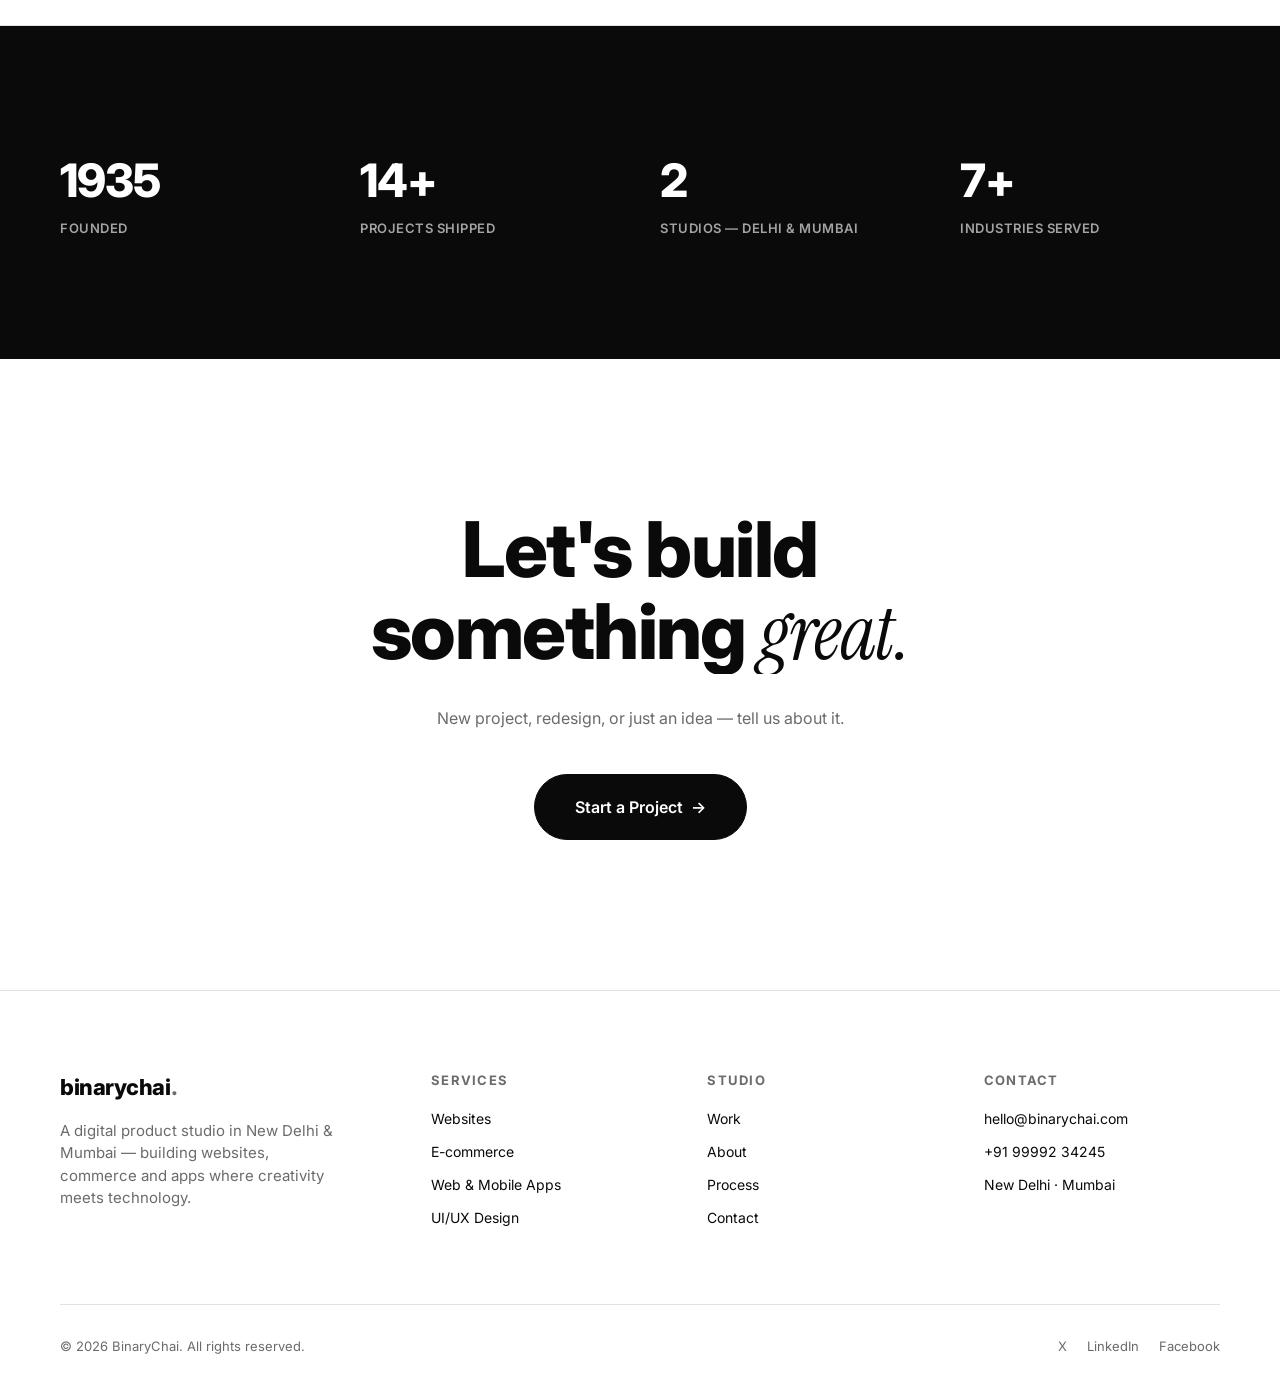
==== commit cd361457: "Add files via upload" ====
--- a/index.html
+++ b/index.html
@@ -60,7 +60,7 @@
     <nav class="nav" aria-label="Primary">
       <!--<a class="logo" href="#top">binarychai<span>.</span></a>-->
       <a class="logo" href="#top">
-    <img src="./Binarychai logo.png" alt="BinaryChai">
+    <img src="./assets/Binarychai logo.png" alt="BinaryChai">
 </a>
 
       <ul class="nav-links">
@@ -80,7 +80,7 @@
       </div>
     </nav>
   </div>
-
+</header>
   <div class="mobile-menu" id="mobileMenu" role="dialog" aria-modal="true" aria-label="Mobile navigation" hidden>
     <a href="./work.html">Work</a>
     <a href="./services.html">Services</a>
@@ -89,7 +89,7 @@
     <a href="./contact.html">Contact</a>
     <a class="btn btn-solid" href="./contact.html">Start a Project</a>
   </div>
-</header>
+
 
 <main id="main">
 
--- a/style.css
+++ b/style.css
@@ -467,7 +467,7 @@
   .burger{ display:flex; }
   .hero{ padding:150px 0 70px; }
   .hero-grid{ grid-template-columns:1fr; gap:40px; }
-  .hero-visual{ aspect-ratio:16/10; }
+  .hero-visual{ aspect-ratio:1/1; }
   .sec-head{ grid-template-columns:1fr; }
   .about-grid{ grid-template-columns:repeat(2,1fr); }
   .services-grid{ grid-template-columns:repeat(2,1fr); }
@@ -494,4 +494,8 @@
   .brands{ gap:28px; font-size:15px; }
   .hero-ctas{ flex-direction:column; }
   .final{ padding:100px 0; }
-}
+
+  .hero-visual .dot{ width:90px; height:90px; }
+  .r1{ width:170px; height:170px; margin:-85px 0 0 -85px; }
+  .r2{ width:250px; height:250px; margin:-125px 0 0 -125px; }
+}
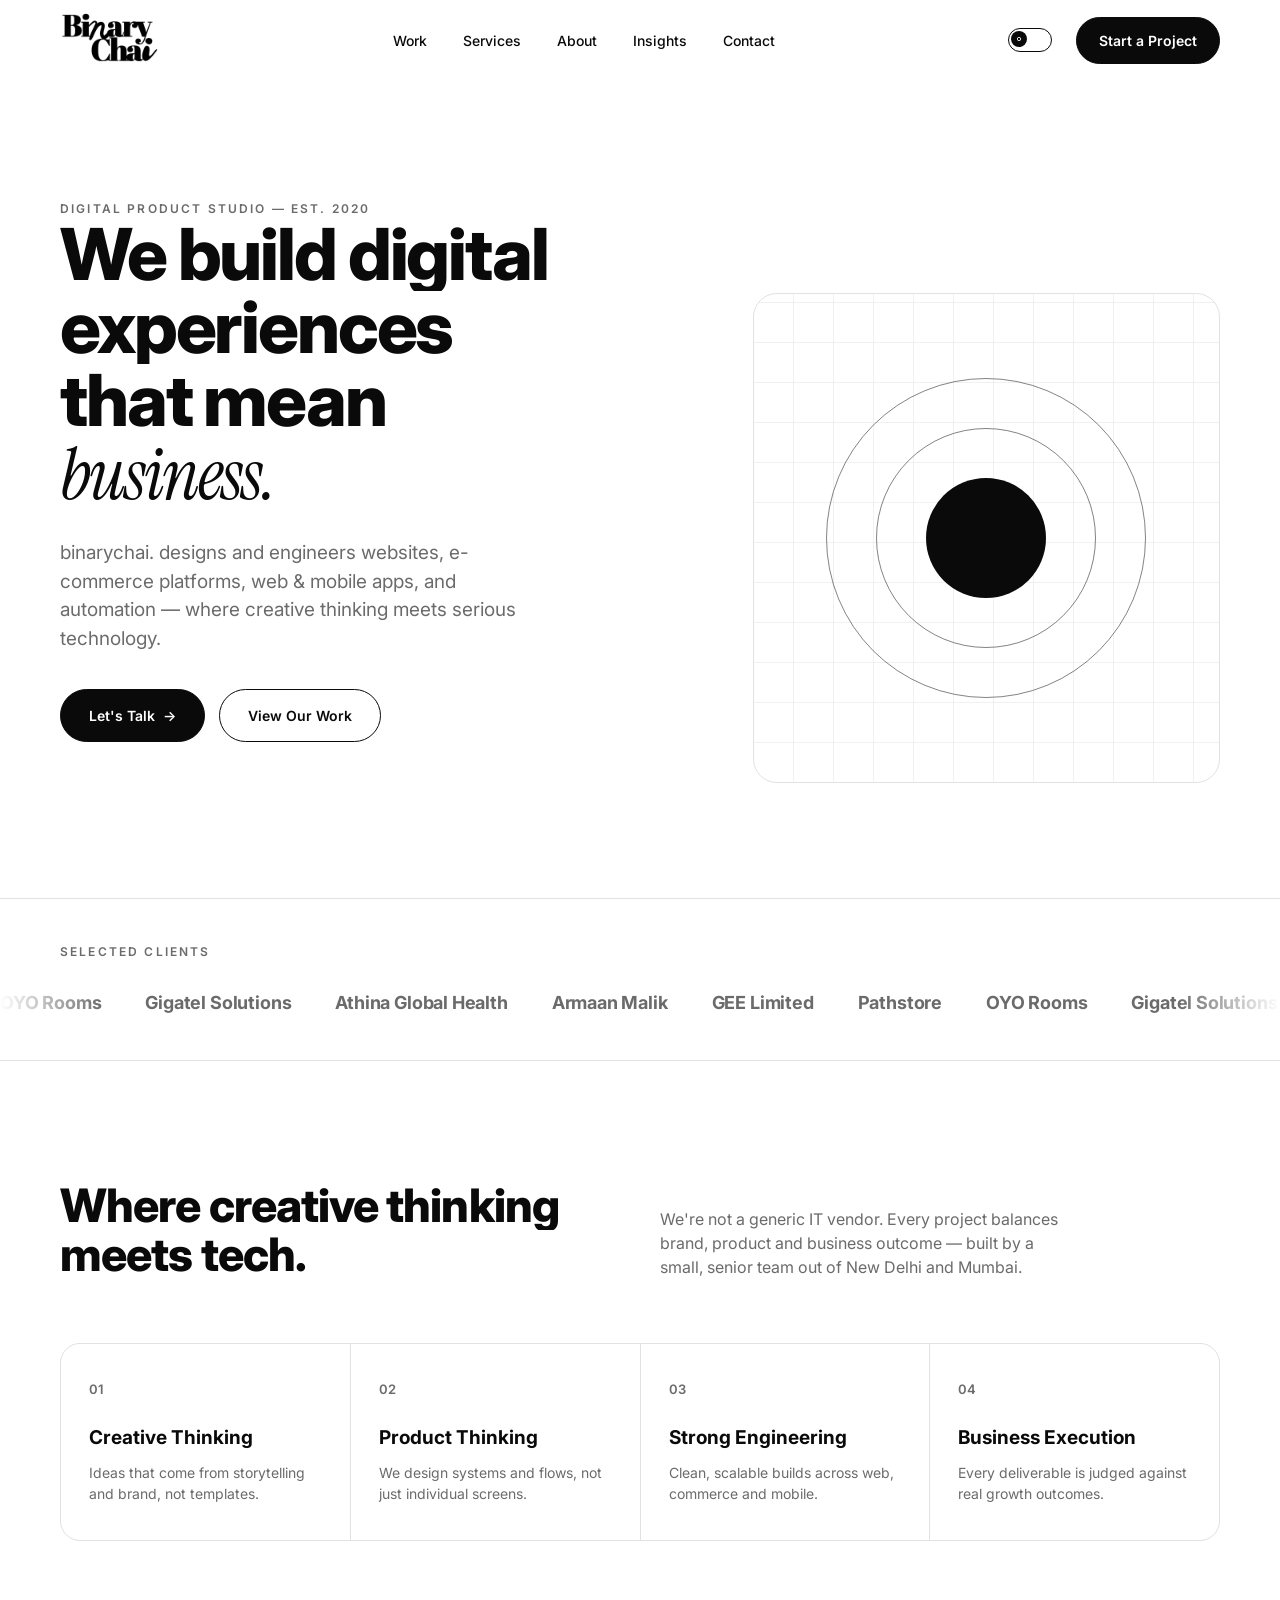
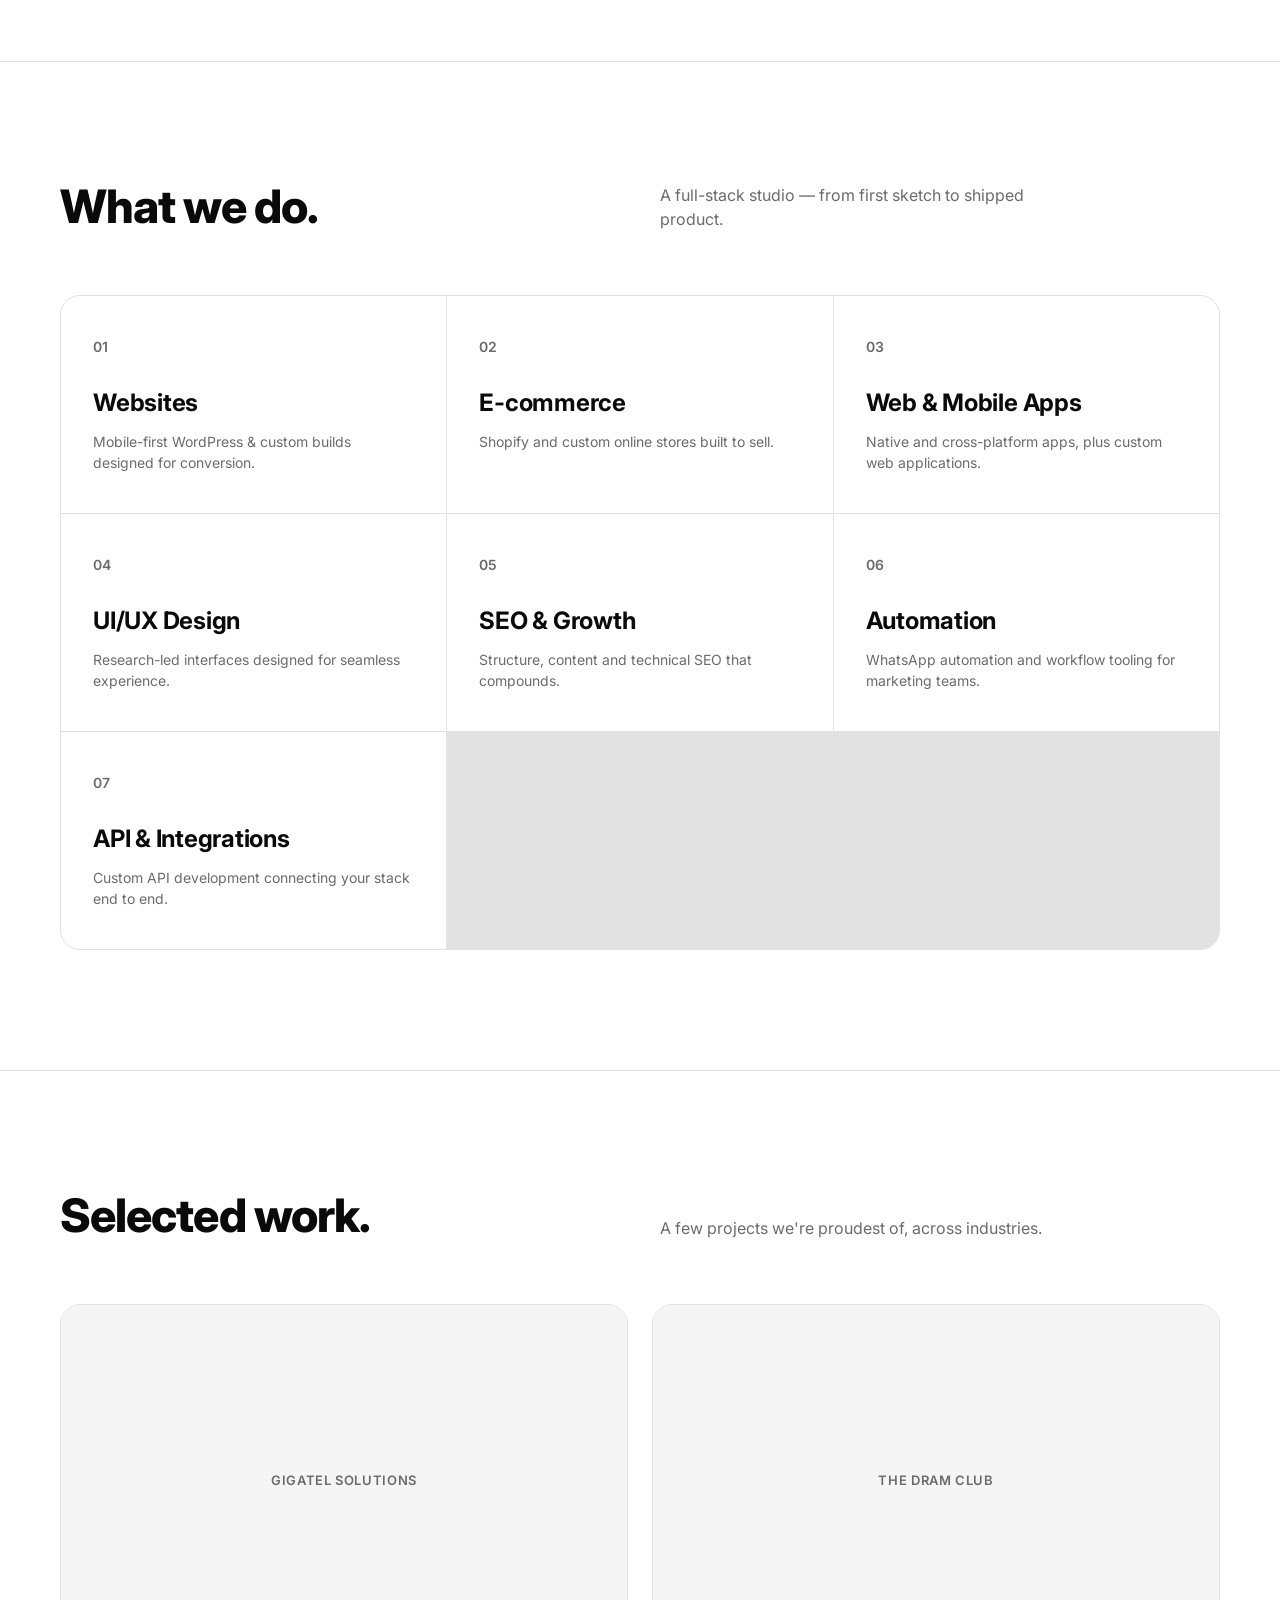
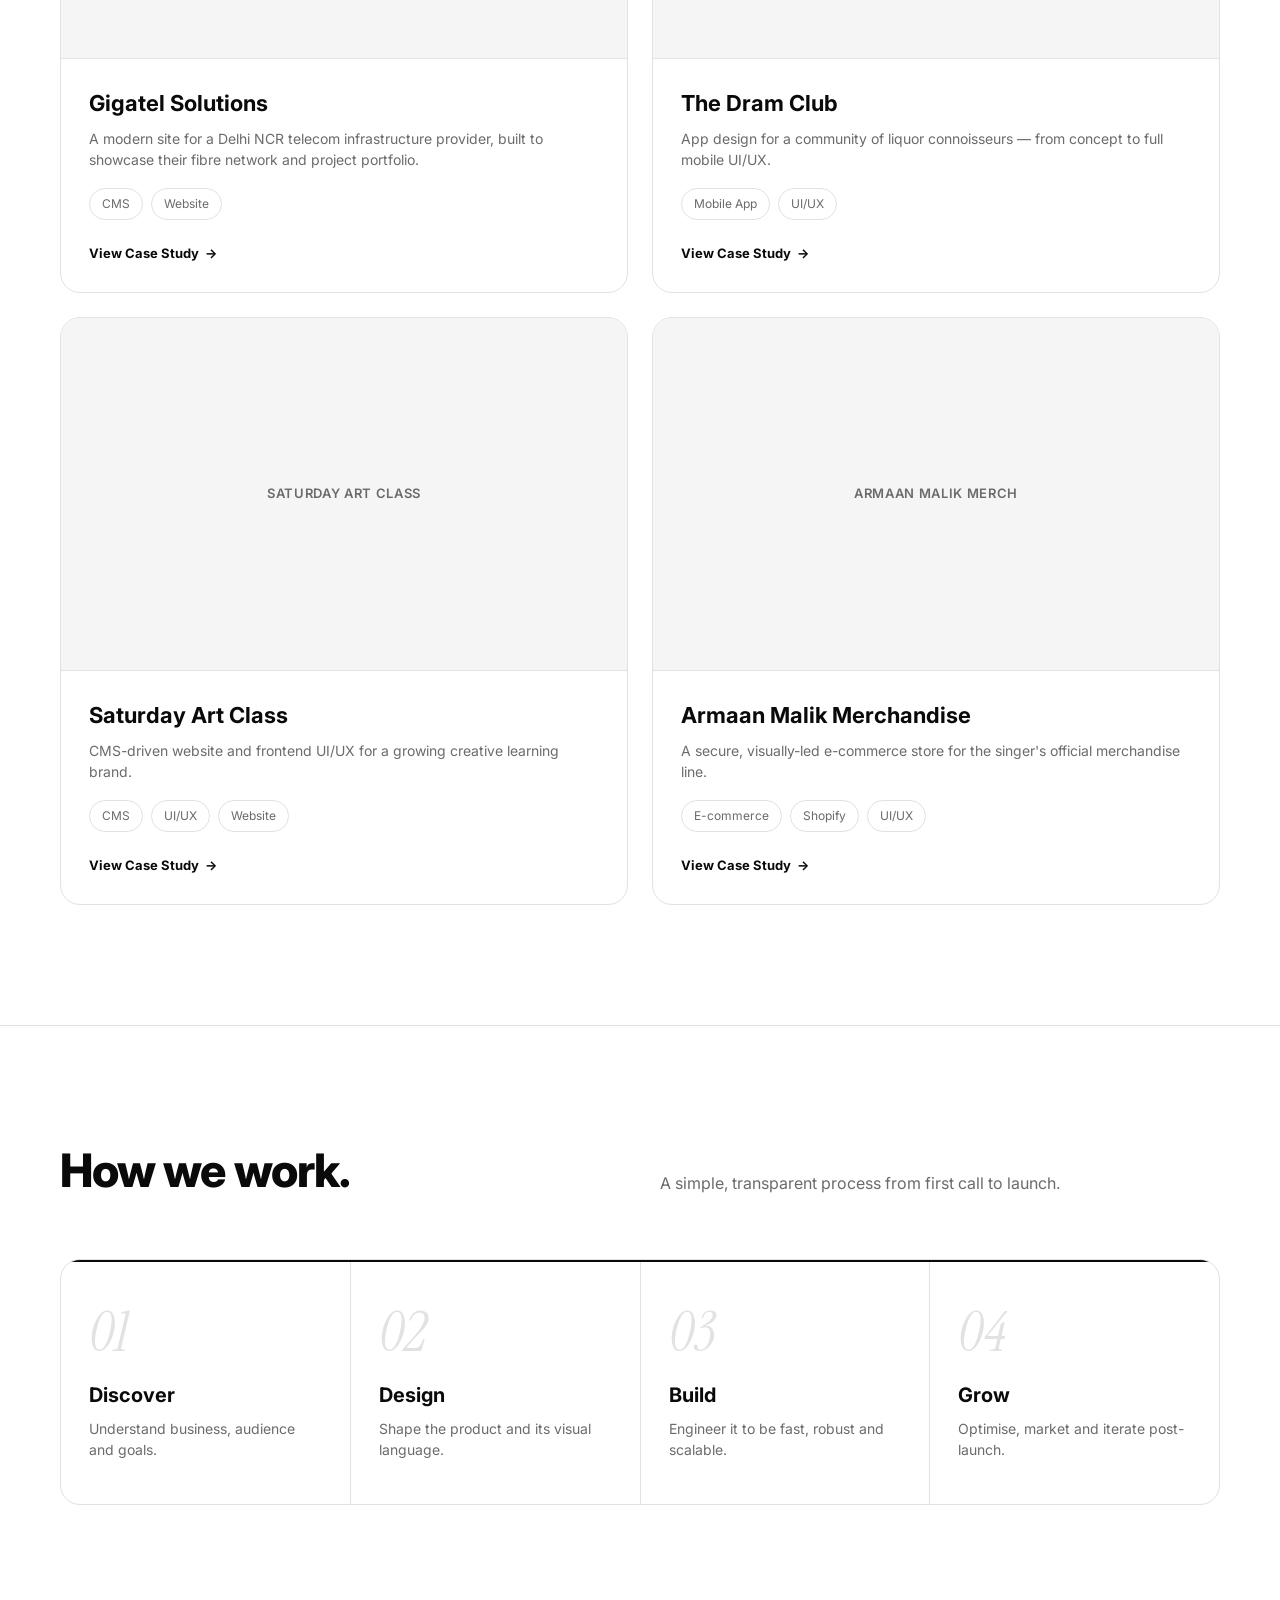
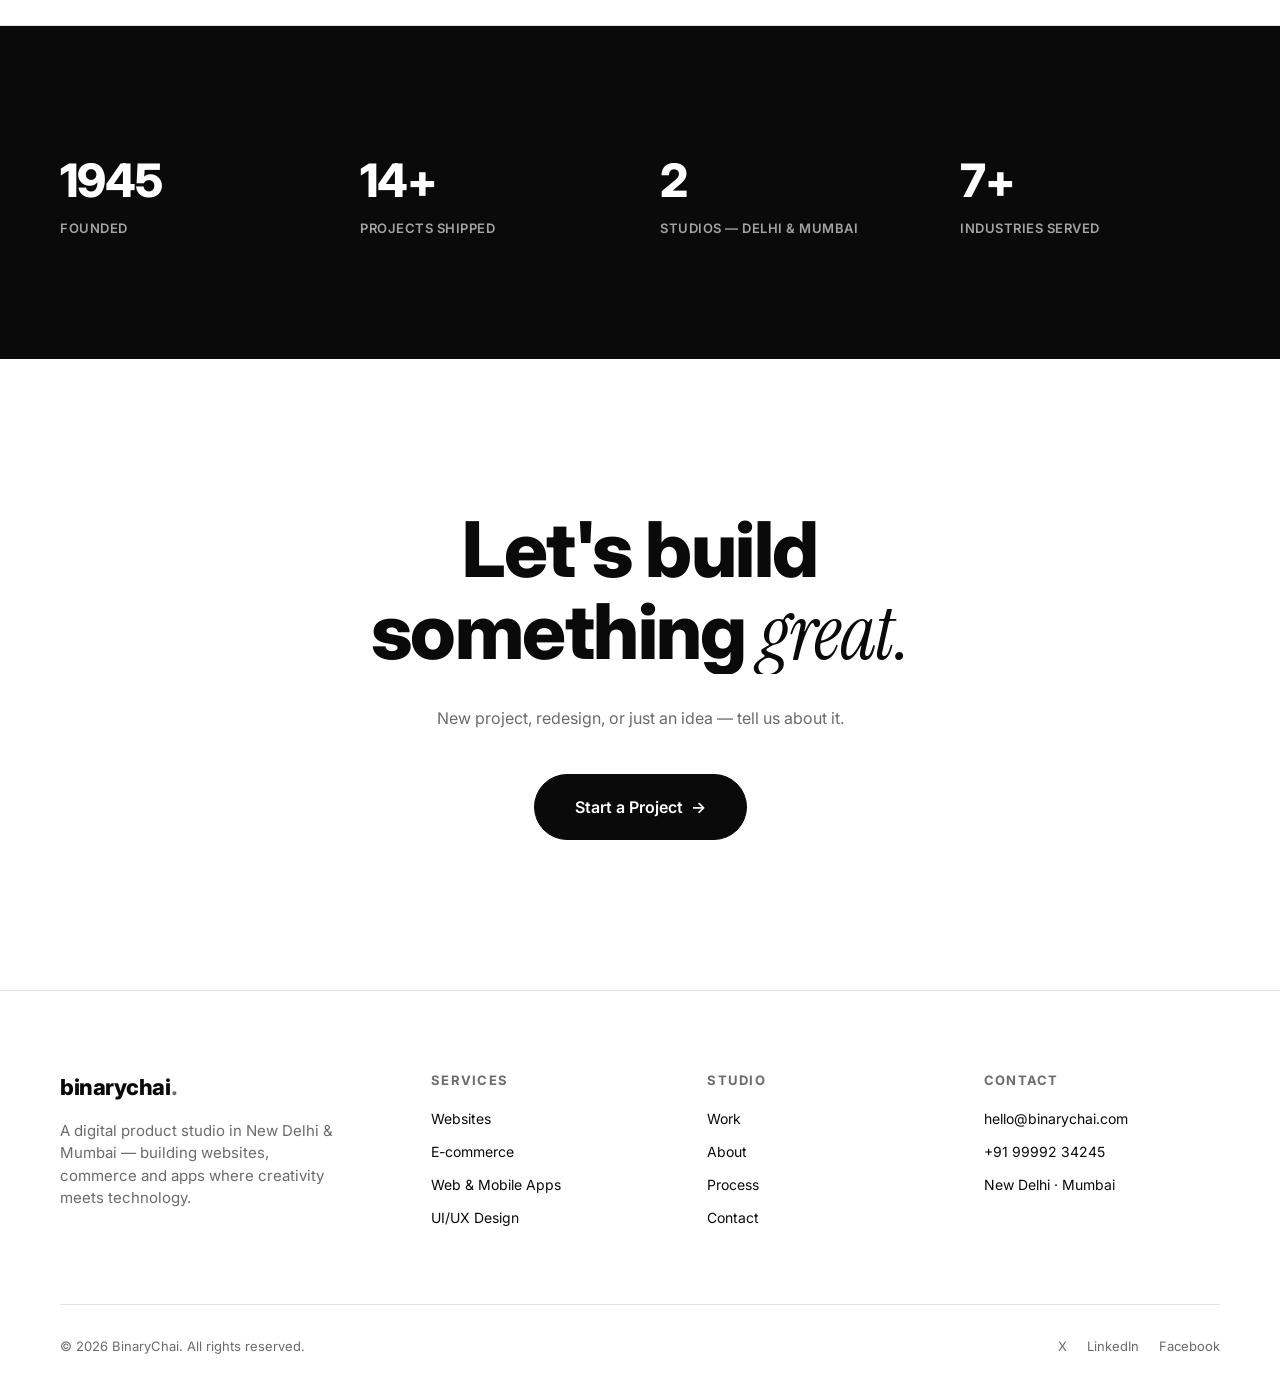
==== commit 9a1d31f3: "Update index.html" ====
--- a/index.html
+++ b/index.html
@@ -60,7 +60,7 @@
     <nav class="nav" aria-label="Primary">
       <!--<a class="logo" href="#top">binarychai<span>.</span></a>-->
       <a class="logo" href="#top">
-    <img src="./assets/Binarychai logo.png" alt="BinaryChai">
+    <img src="./Binarychai logo.png" alt="BinaryChai">
 </a>
 
       <ul class="nav-links">
